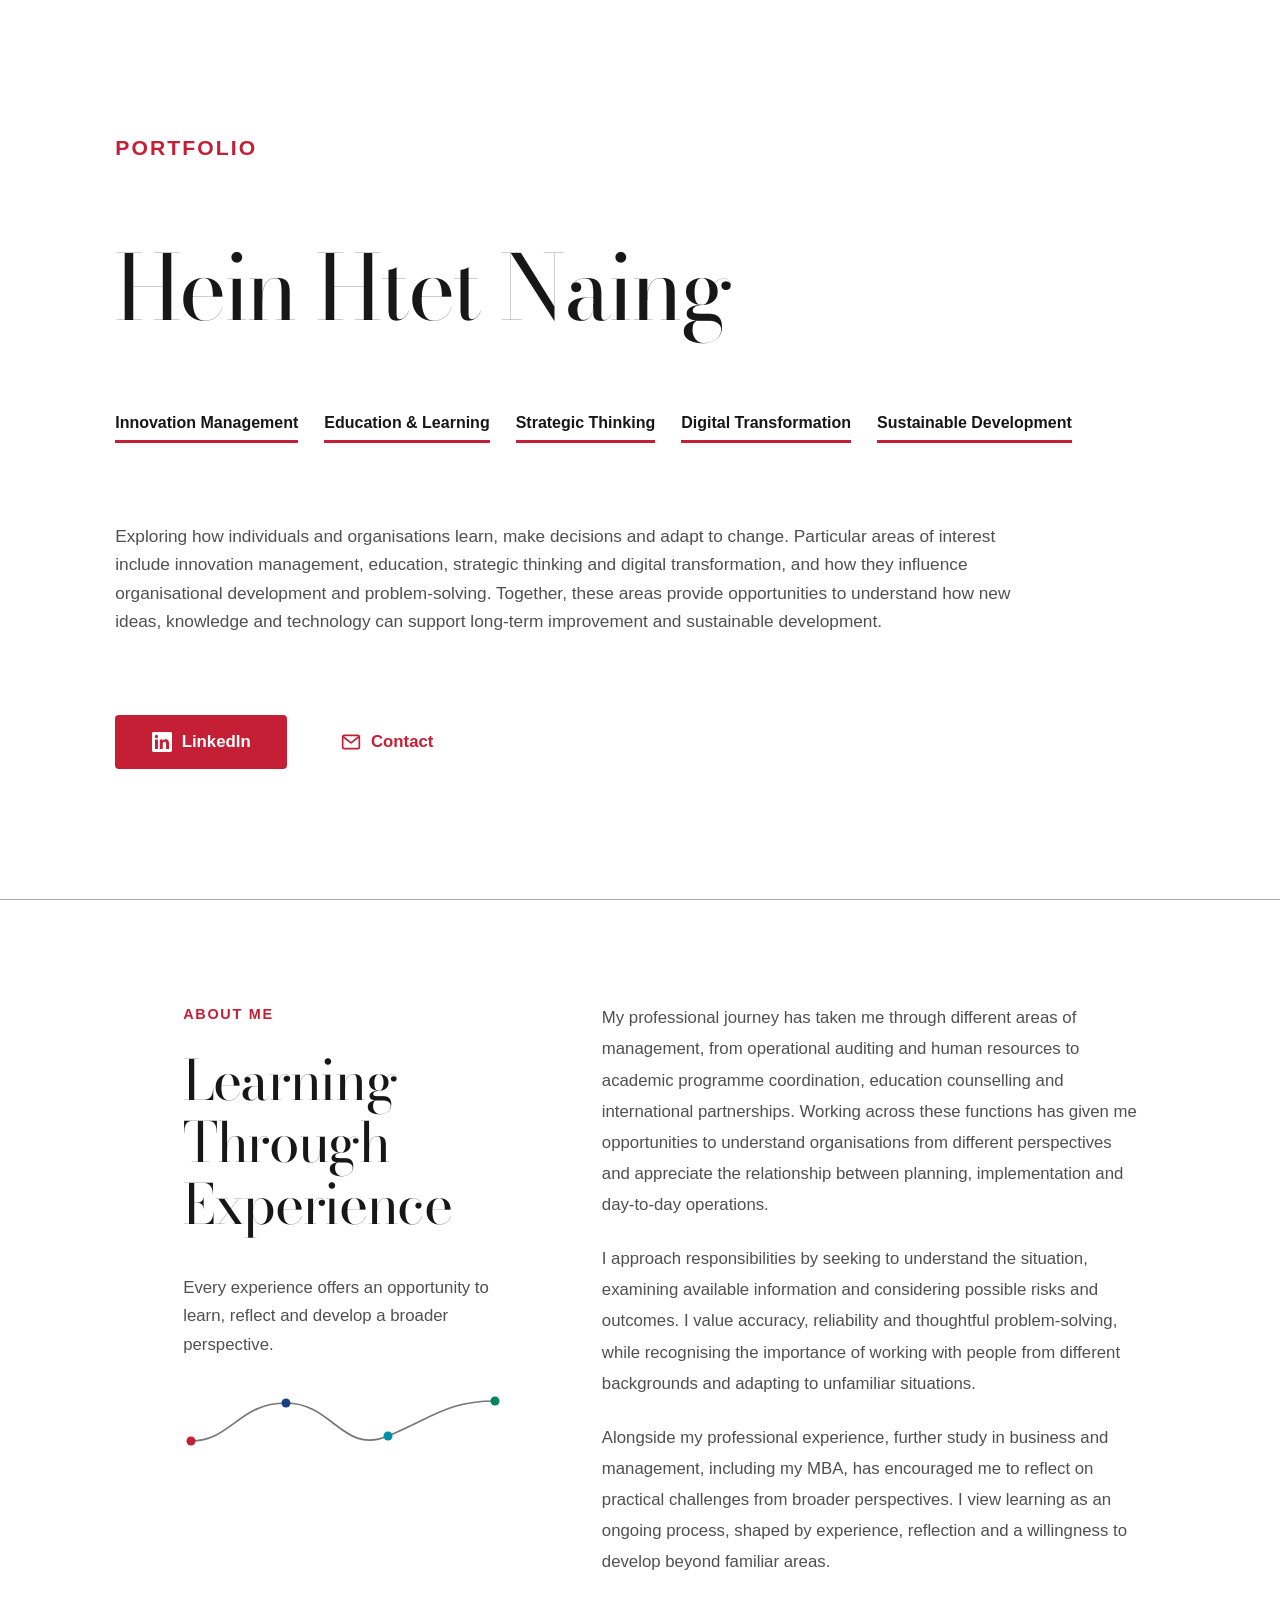
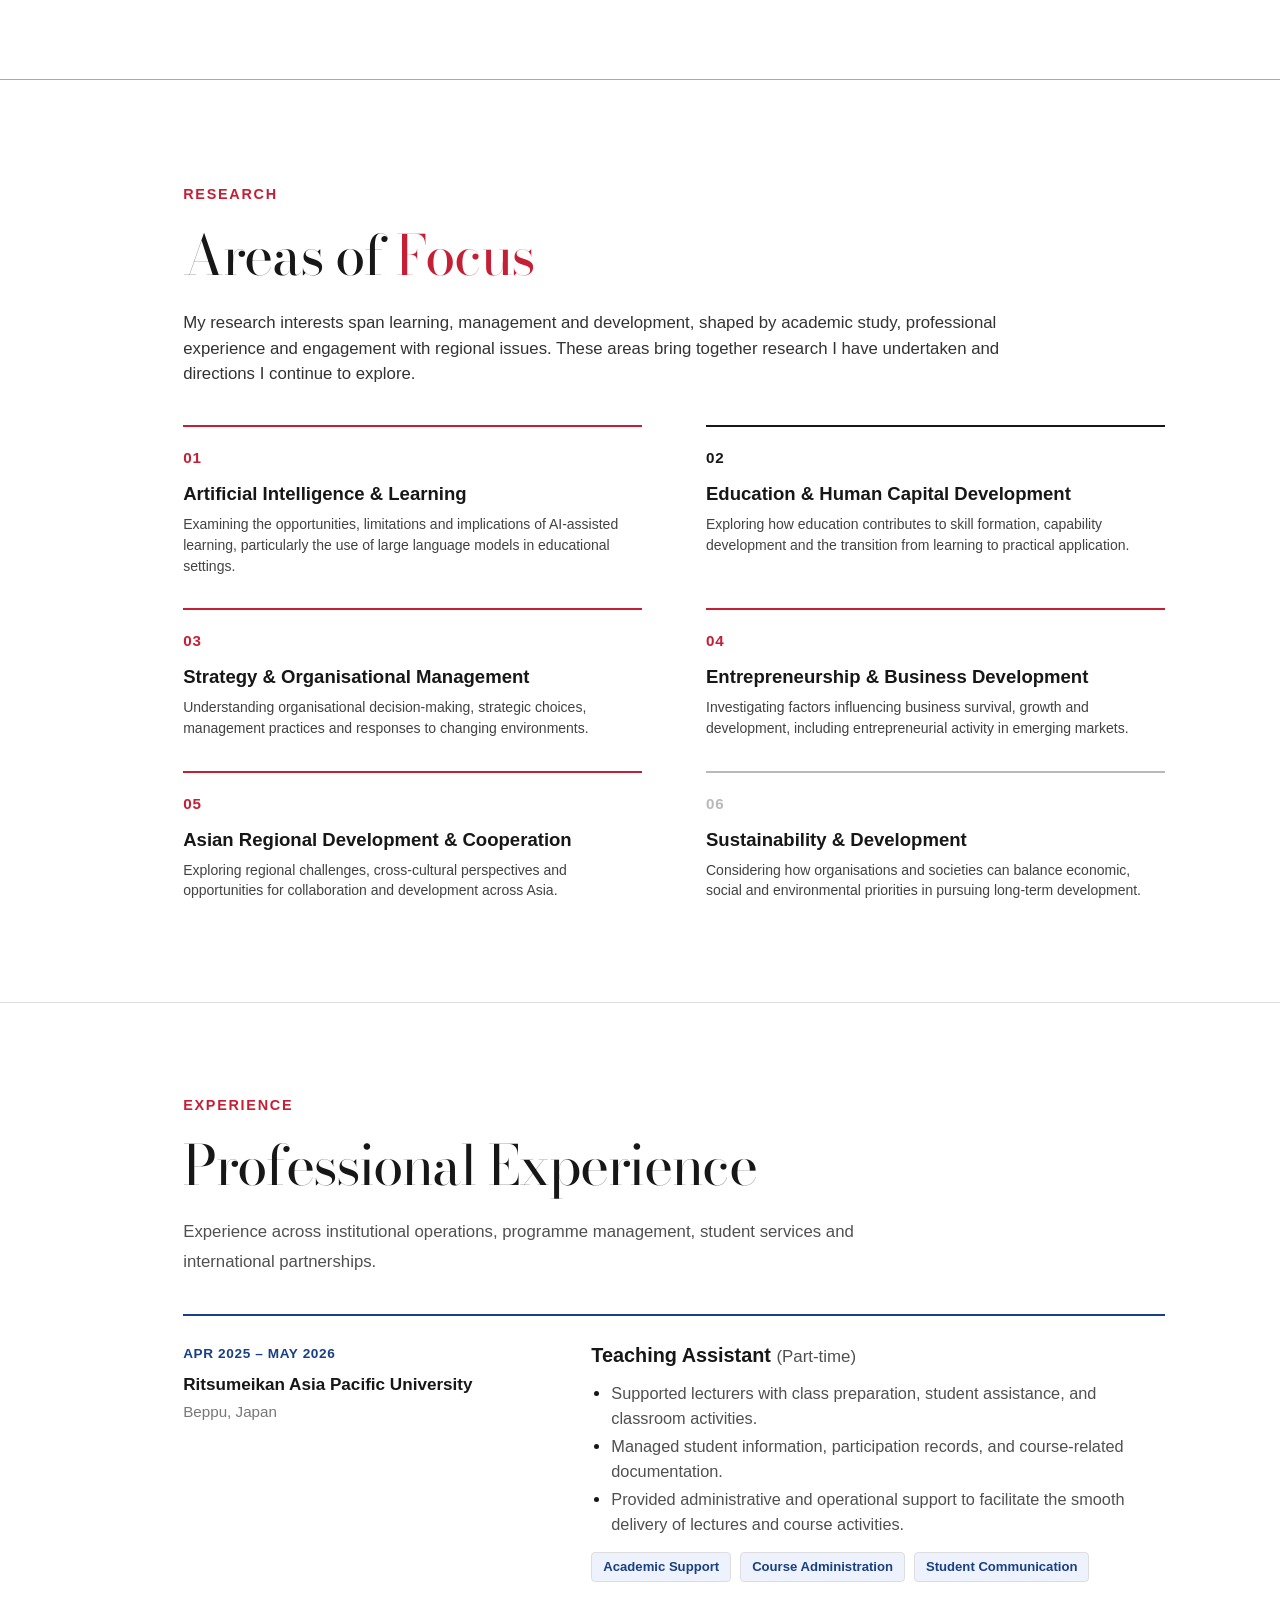
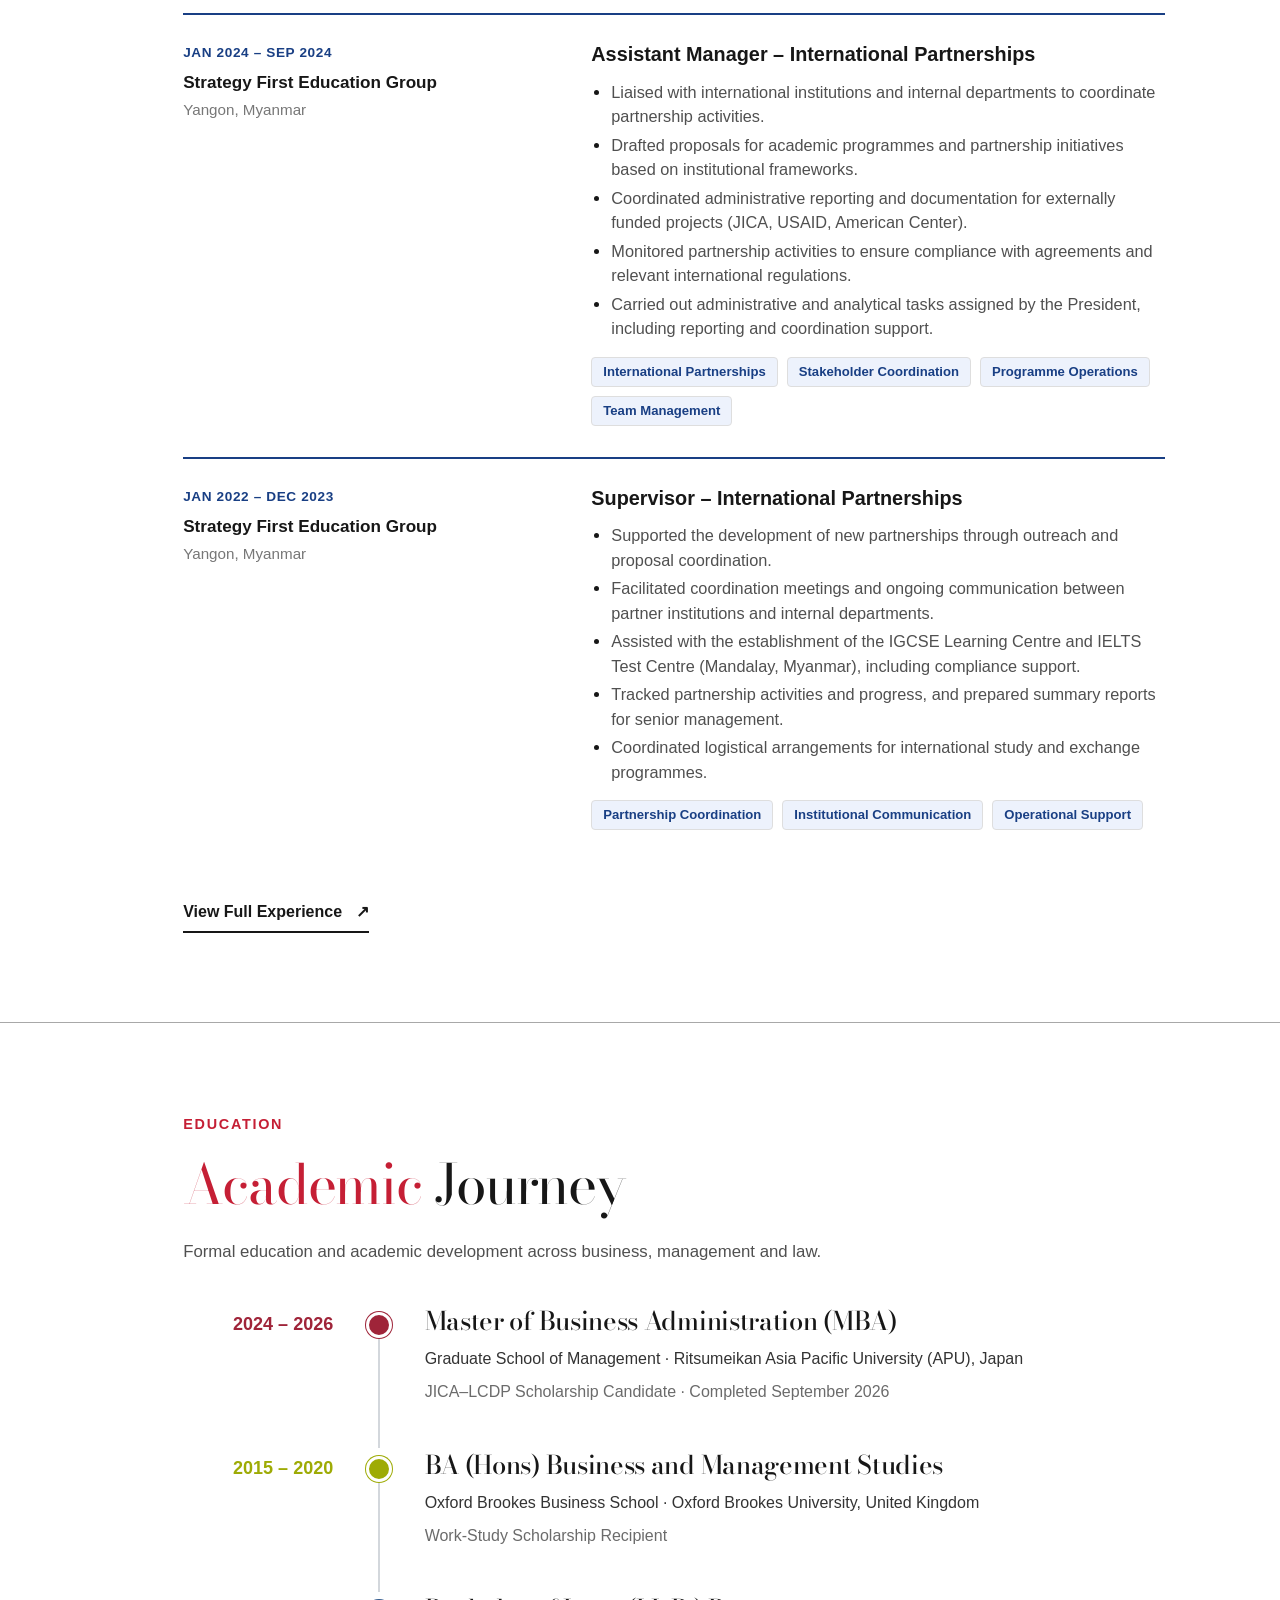
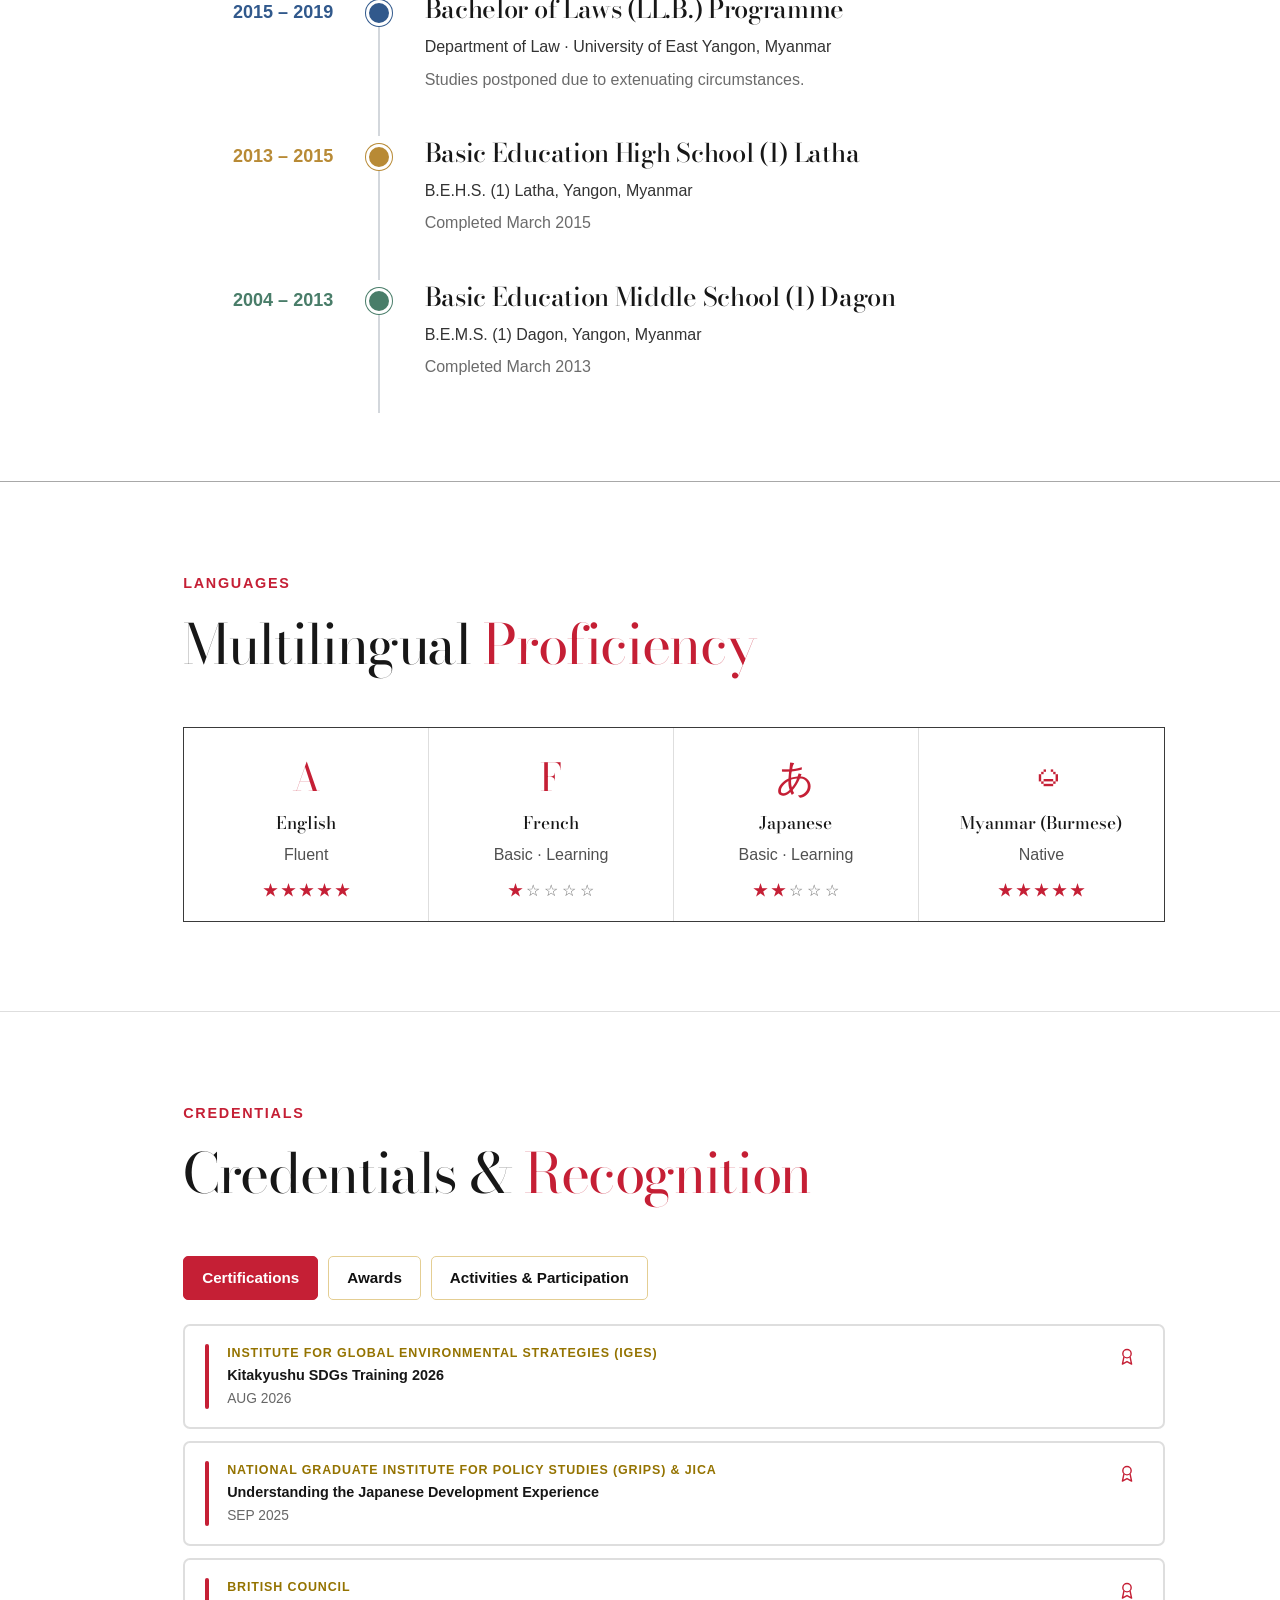
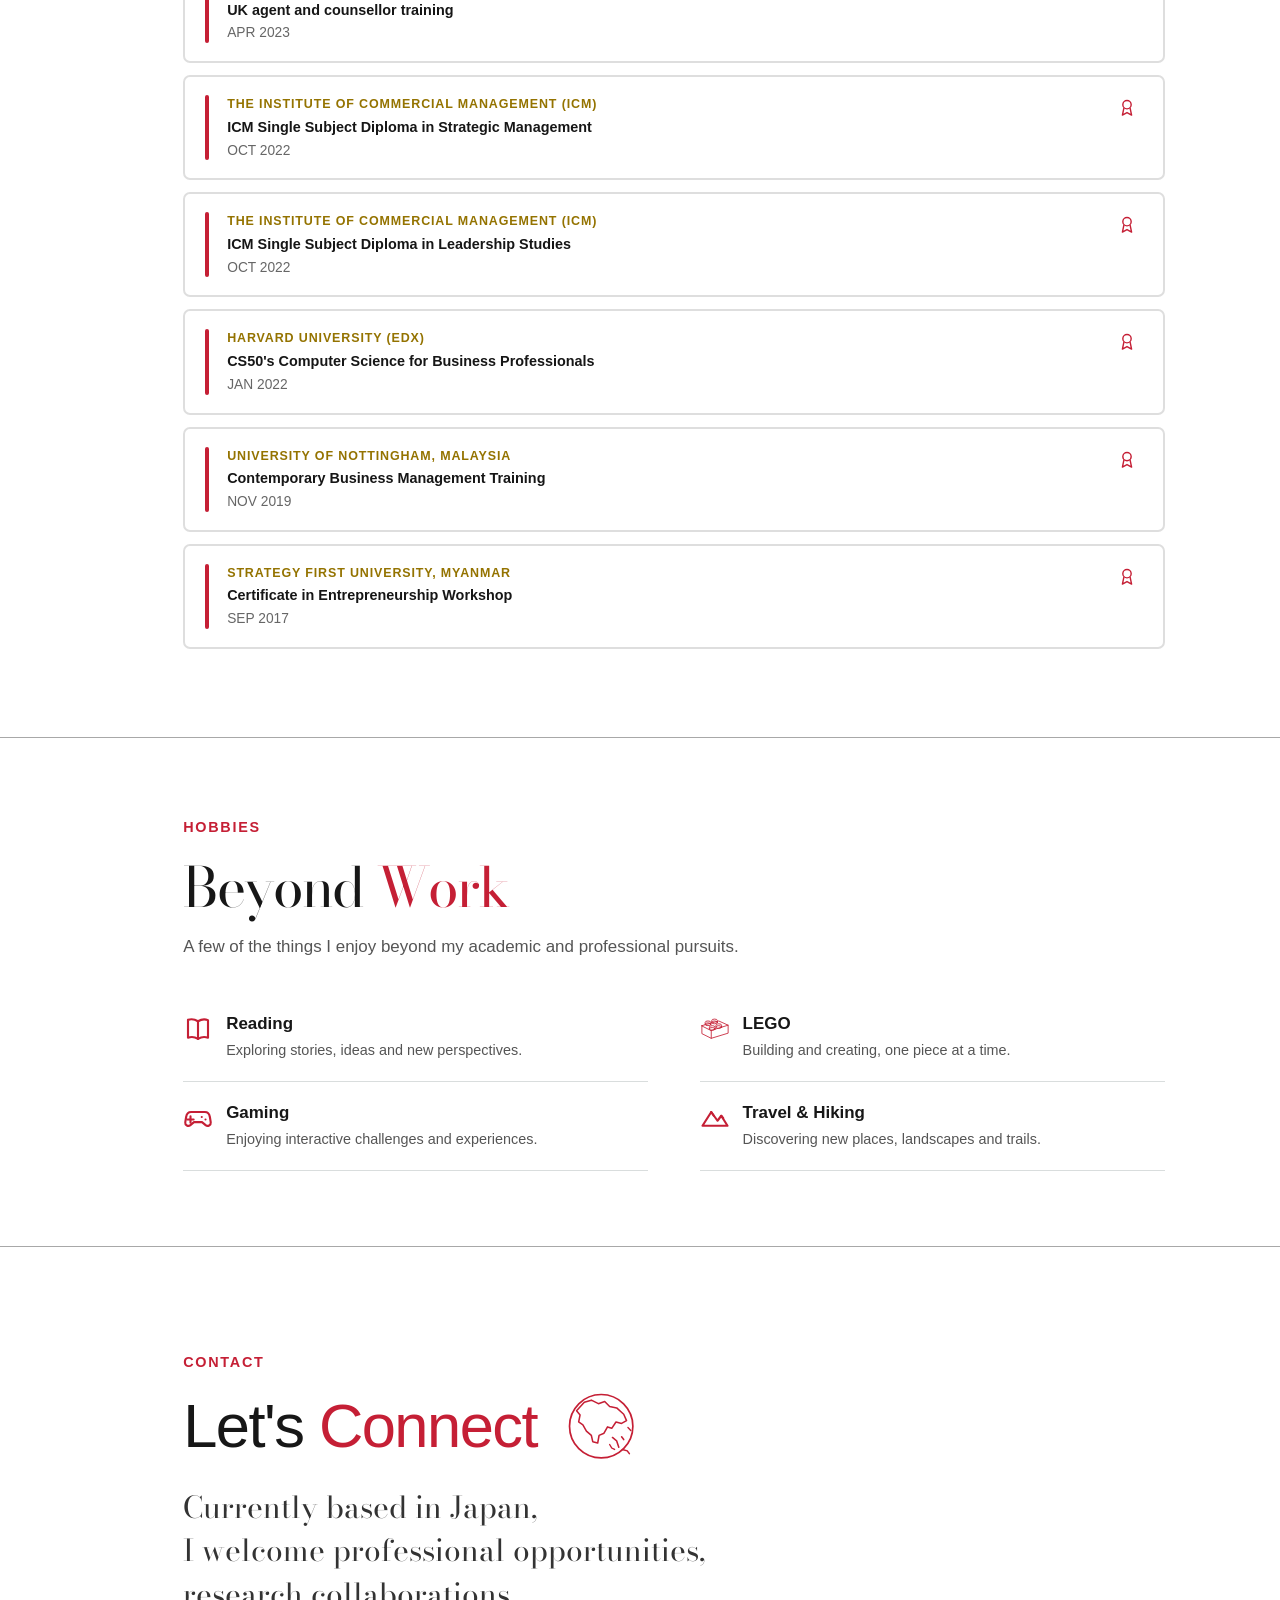
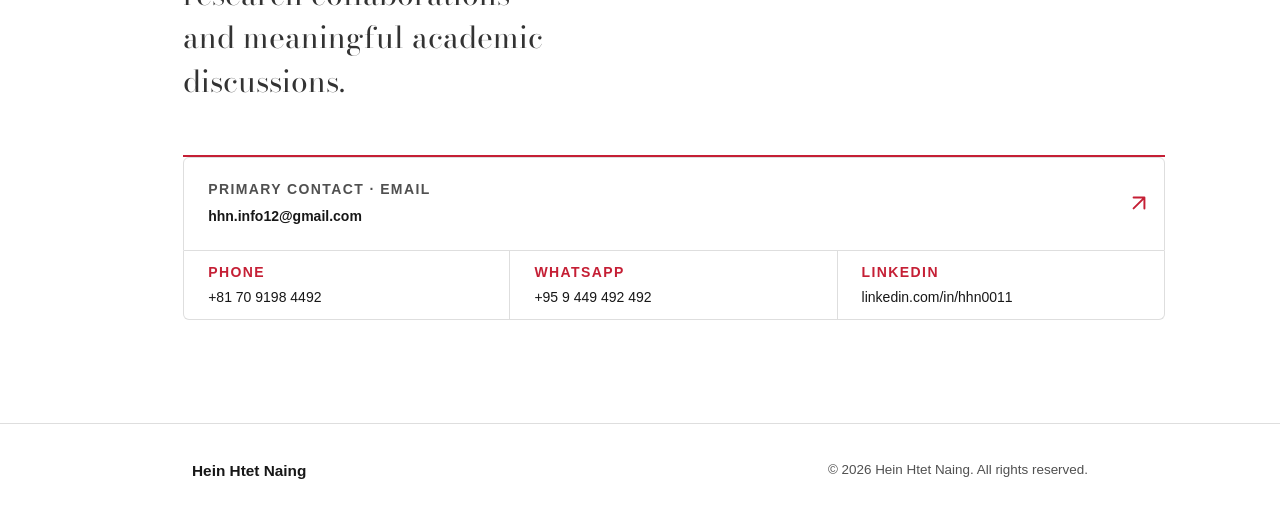
==== index.html @ fb528719 "Refresh CSS version for new monochrome crimson theme" ====
<!DOCTYPE html>
<html lang="en">
<head>
    <meta charset="UTF-8">
    <meta name="viewport" content="width=device-width, initial-scale=1.0">
    <meta name="description" content="Academic and professional portfolio website of Hein Htet Naing.">
    <title>Hein Htet Naing | Personal Portfolio</title>
    <link rel="preconnect" href="https://fonts.googleapis.com">
    <link rel="preconnect" href="https://fonts.gstatic.com" crossorigin>
    <link href="https://fonts.googleapis.com/css2?family=Bodoni+Moda:wght@400;500;600&display=swap" rel="stylesheet">
    <link rel="stylesheet" href="css/style.css?v=20261022-bwcrimson1">
    <script src="js/script.js?v=20261013-2" defer></script>
</head>
<body>
    <a class="skip-link" href="#main-content">Skip to main content</a>

    <!-- == FLOATING NAVIGATION: VISIBLE AFTER INTRO == -->
    <button class="mobile-menu-button" type="button" aria-controls="floating-navigation"
            aria-label="Open navigation menu" aria-expanded="false">
        <span aria-hidden="true">☰</span>
    </button>
    <nav id="floating-navigation" class="floating-nav" aria-label="Page navigation">
        <a href="#home" aria-label="Introduction"><span aria-hidden="true" class="nav-icon"><svg viewBox="0 0 24 24" fill="none" stroke="currentColor" stroke-width="1.7" stroke-linecap="round" stroke-linejoin="round" aria-hidden="true" focusable="false"><path d="m3 10 9-7 9 7"/><path d="M5 9v12h14V9"/><path d="M9 21v-7h6v7"/></svg></span><span class="nav-tooltip">Home</span></a>
        <a href="#about" aria-label="About Me"><span aria-hidden="true" class="nav-icon"><svg viewBox="0 0 24 24" fill="none" stroke="currentColor" stroke-width="1.7" stroke-linecap="round" stroke-linejoin="round" aria-hidden="true" focusable="false"><circle cx="12" cy="7" r="4"/><path d="M4.5 21v-2a7.5 7.5 0 0 1 15 0v2"/></svg></span><span class="nav-tooltip">About Me</span></a>
        <a href="#research" aria-label="Research"><span aria-hidden="true" class="nav-icon"><svg viewBox="0 0 24 24" fill="none" stroke="currentColor" stroke-width="1.7" stroke-linecap="round" stroke-linejoin="round" aria-hidden="true" focusable="false"><path d="M4 5.5C6.7 4.6 9.4 5 12 6.6c2.6-1.6 5.3-2 8-.9v14.1c-2.7-1-5.4-.7-8 .9-2.6-1.6-5.3-1.9-8-.9z"/><path d="M12 6.6v14.1"/></svg></span><span class="nav-tooltip">Research</span></a>
        <a href="#experience" aria-label="Professional Experience"><span aria-hidden="true" class="nav-icon"><svg viewBox="0 0 24 24" fill="none" stroke="currentColor" stroke-width="1.7" stroke-linecap="round" stroke-linejoin="round" aria-hidden="true" focusable="false"><rect x="3" y="7" width="18" height="14" rx="2"/><path d="M8 7V5a2 2 0 0 1 2-2h4a2 2 0 0 1 2 2v2M3 12h18M10 12v2h4v-2"/></svg></span><span class="nav-tooltip">Experience</span></a>
        <a href="#education" aria-label="Academic Journey"><span aria-hidden="true" class="nav-icon"><svg viewBox="0 0 24 24" fill="none" stroke="currentColor" stroke-width="1.7" stroke-linecap="round" stroke-linejoin="round" aria-hidden="true" focusable="false"><path d="m2 9 10-5 10 5-10 5z"/><path d="M6 11v5c2 3 10 3 12 0v-5M22 9v6"/></svg></span><span class="nav-tooltip">Education</span></a>
        <a href="#languages" aria-label="Multilingual Proficiency"><span aria-hidden="true" class="nav-icon"><svg viewBox="0 0 24 24" fill="none" stroke="currentColor" stroke-width="1.7" stroke-linecap="round" stroke-linejoin="round" aria-hidden="true" focusable="false"><path d="M4 5h9M8.5 3v2M6 8c1.2 3.3 3.9 5.9 7 7"/><path d="M12 7c-.7 3.7-3.3 6.7-7 8"/><path d="m13 21 4-10 4 10M14.4 17.5h5.2"/></svg></span><span class="nav-tooltip">Languages</span></a>
        <a href="#credentials" aria-label="Credentials & Recognition"><span aria-hidden="true" class="nav-icon"><svg viewBox="0 0 24 24" fill="none" stroke="currentColor" stroke-width="1.7" stroke-linecap="round" stroke-linejoin="round" aria-hidden="true" focusable="false"><circle cx="12" cy="8" r="5"/><path d="m8.2 12.5-1.7 8 5.5-3 5.5 3-1.7-8"/></svg></span><span class="nav-tooltip">Credentials</span></a>
        <a href="#hobbies" aria-label="Hobbies"><span aria-hidden="true" class="nav-icon"><svg viewBox="0 0 24 24" fill="none" stroke="currentColor" stroke-width="1.7" stroke-linecap="round" stroke-linejoin="round" aria-hidden="true" focusable="false"><path d="M20.8 4.6a5.4 5.4 0 0 0-7.6 0L12 5.8l-1.2-1.2a5.4 5.4 0 0 0-7.6 7.6L12 21l8.8-8.8a5.4 5.4 0 0 0 0-7.6z"/></svg></span><span class="nav-tooltip">Hobbies</span></a>
        <a href="#contact" aria-label="Contact"><span aria-hidden="true" class="nav-icon"><svg viewBox="0 0 24 24" fill="none" stroke="currentColor" stroke-width="1.7" stroke-linecap="round" stroke-linejoin="round" aria-hidden="true" focusable="false"><rect x="2" y="4" width="20" height="16" rx="2"/><path d="m3 6 9 7 9-7"/></svg></span><span class="nav-tooltip">Contact</span></a>
    </nav>

    <main id="main-content">
        <!-- == 01. INTRODUCTION == -->
        <section id="home" class="section Intro">
            <div class="Intro-box">
                <p class="Intro-label">PORTFOLIO</p>
                <h1>Hein Htet Naing</h1>
                <div class="Intro-interests">
                    <span class="interest-red">Innovation Management</span>
                    <span class="interest-navy">Education &amp; Learning</span>
                    <span class="interest-cyan">Strategic Thinking</span>
                    <span class="interest-green">Digital Transformation</span>
                    <span class="interest-gold">Sustainable Development</span>
                </div>
                <p class="Intro-description">
                    Exploring how individuals and organisations learn, make decisions and adapt to change.
                    Particular areas of interest include innovation management, education, strategic thinking
                    and digital transformation, and how they influence organisational development and
                    problem-solving. Together, these areas provide opportunities to understand how new ideas,
                    knowledge and technology can support long-term improvement and sustainable development.
                </p>
                <div class="Intro-buttons">
                    <a href="https://www.linkedin.com/in/hhn0011" class="Intro-button-primary"
                       target="_blank" rel="noopener noreferrer"><svg class="linkedin-icon" viewBox="0 0 24 24" aria-hidden="true" focusable="false"><path fill="currentColor" d="M20.447 20.452h-3.554v-5.569c0-1.328-.027-3.037-1.852-3.037-1.853 0-2.136 1.445-2.136 2.939v5.667H9.35V9h3.414v1.561h.049c.476-.9 1.637-1.85 3.37-1.85 3.601 0 4.266 2.37 4.266 5.455v6.286zM5.337 7.433a2.062 2.062 0 1 1 0-4.124 2.062 2.062 0 0 1 0 4.124zm1.782 13.019H3.555V9h3.564v11.452zM22.225 0H1.771C.792 0 0 .774 0 1.729v20.542C0 23.227.792 24 1.771 24h20.451C23.2 24 24 23.227 24 22.271V1.729C24 .774 23.2 0 22.222 0h.003z"/></svg><span>LinkedIn</span></a>
                    <a href="mailto:hhn.info12@gmail.com" class="Intro-button-secondary"><svg class="contact-icon" viewBox="0 0 24 24" fill="none" stroke="currentColor" stroke-width="2" stroke-linecap="round" stroke-linejoin="round" aria-hidden="true" focusable="false"><rect x="2" y="4" width="20" height="16" rx="2"/><path d="m3 6 9 7 9-7"/></svg><span>Contact</span></a>
                </div>
            </div>
        </section>

        <!-- == REMAINING HOMEPAGE: RESERVED LEFT NAVIGATION MARGIN == -->
        <div class="page-content">
            <section id="about" class="content-section about-section" aria-labelledby="about-heading">
                <div class="about-layout">
                    <div class="about-heading">
                        <p class="about-label">ABOUT ME</p>
                        <h2 id="about-heading"><span class="about-title-accent">Learning</span> Through Experience</h2>
                        <p class="about-reflection">Every experience offers an opportunity to learn, reflect and develop a broader perspective.</p>
                        <svg class="about-journey-line" viewBox="0 0 320 88" fill="none" xmlns="http://www.w3.org/2000/svg" aria-hidden="true" focusable="false">
                            <path d="M8 60 C48 60 56 22 103 22 S160 74 205 55 S266 20 312 20" stroke="#777777" stroke-width="1.7" stroke-linecap="round"/>
                            <circle cx="8" cy="60" r="4.5" fill="#C51F35"/>
                            <circle cx="103" cy="22" r="4.5" fill="#193F84"/>
                            <circle cx="205" cy="55" r="4.5" fill="#008FA8"/>
                            <circle cx="312" cy="20" r="4.5" fill="#00865F"/>
                        </svg>
                    </div>
                    <div class="about-biography">
                        <p>My professional journey has taken me through different areas of management, from operational auditing and human resources to academic programme coordination, education counselling and international partnerships. Working across these functions has given me opportunities to understand organisations from different perspectives and appreciate the relationship between planning, implementation and day-to-day operations.</p>
                        <p>I approach responsibilities by seeking to understand the situation, examining available information and considering possible risks and outcomes. I value accuracy, reliability and thoughtful problem-solving, while recognising the importance of working with people from different backgrounds and adapting to unfamiliar situations.</p>
                        <p>Alongside my professional experience, further study in business and management, including my MBA, has encouraged me to reflect on practical challenges from broader perspectives. I view learning as an ongoing process, shaped by experience, reflection and a willingness to develop beyond familiar areas.</p>
                    </div>
                </div>
            </section>

            <section id="research" class="content-section focus-section" aria-labelledby="focus-heading">
                <div class="focus-inner">
                    <header class="focus-heading">
                        <p class="focus-label">RESEARCH</p>
                        <h2 id="focus-heading">Areas of <span class="focus-title-accent">Focus</span></h2>
                        <p class="focus-introduction">My research interests span learning, management and development, shaped by academic study, professional experience and engagement with regional issues. These areas bring together research I have undertaken and directions I continue to explore.</p>
                    </header>
                    <div class="focus-grid">
                    <article class="focus-item focus-item-1">
                        <span class="focus-number">01</span>
                        <h3>Artificial Intelligence &amp; Learning</h3>
                        <p>Examining the opportunities, limitations and implications of AI-assisted learning, particularly the use of large language models in educational settings.</p>
                    </article>
                    <article class="focus-item focus-item-2">
                        <span class="focus-number">02</span>
                        <h3>Education &amp; Human Capital Development</h3>
                        <p>Exploring how education contributes to skill formation, capability development and the transition from learning to practical application.</p>
                    </article>
                    <article class="focus-item focus-item-3">
                        <span class="focus-number">03</span>
                        <h3>Strategy &amp; Organisational Management</h3>
                        <p>Understanding organisational decision-making, strategic choices, management practices and responses to changing environments.</p>
                    </article>
                    <article class="focus-item focus-item-4">
                        <span class="focus-number">04</span>
                        <h3>Entrepreneurship &amp; Business Development</h3>
                        <p>Investigating factors influencing business survival, growth and development, including entrepreneurial activity in emerging markets.</p>
                    </article>
                    <article class="focus-item focus-item-5">
                        <span class="focus-number">05</span>
                        <h3>Asian Regional Development &amp; Cooperation</h3>
                        <p>Exploring regional challenges, cross-cultural perspectives and opportunities for collaboration and development across Asia.</p>
                    </article>
                    <article class="focus-item focus-item-6">
                        <span class="focus-number">06</span>
                        <h3>Sustainability &amp; Development</h3>
                        <p>Considering how organisations and societies can balance economic, social and environmental priorities in pursuing long-term development.</p>
                    </article>
                    </div>
                </div>
            </section>

            <section id="experience" class="content-section experience-section" aria-labelledby="experience-heading">
                <header class="experience-intro">
                    <p class="experience-label">EXPERIENCE</p>
                    <h2 id="experience-heading">Professional <span class="experience-title-accent">Experience</span></h2>
                    <p>Experience across institutional operations, programme management, student services and international partnerships.</p>
                </header>
                <div class="experience-list">
                    <article class="experience-entry experience-entry-1">
                        <div class="experience-meta">
                            <span class="experience-date">APR 2025 – MAY 2026</span>
                            <h3>Ritsumeikan Asia Pacific University</h3>
                            <span class="experience-location">Beppu, Japan</span>
                        </div>
                        <div class="experience-detail">
                            <h4>Teaching Assistant <span class="experience-note">(Part-time)</span></h4>
                            <ul class="experience-responsibilities">
                                <li>Supported lecturers with class preparation, student assistance, and classroom activities.</li>
                                <li>Managed student information, participation records, and course-related documentation.</li>
                                <li>Provided administrative and operational support to facilitate the smooth delivery of lectures and course activities.</li>
                            </ul>
                            <div class="experience-tags" aria-label="Areas of responsibility">
                                <span class="experience-tag">Academic Support</span>
                                <span class="experience-tag">Course Administration</span>
                                <span class="experience-tag">Student Communication</span>
                            </div>
                        </div>
                    </article>
                    <article class="experience-entry experience-entry-2">
                        <div class="experience-meta">
                            <span class="experience-date">JAN 2024 – SEP 2024</span>
                            <h3>Strategy First Education Group</h3>
                            <span class="experience-location">Yangon, Myanmar</span>
                        </div>
                        <div class="experience-detail">
                            <h4>Assistant Manager – International Partnerships</h4>
                            <ul class="experience-responsibilities">
                                <li>Liaised with international institutions and internal departments to coordinate partnership activities.</li>
                                <li>Drafted proposals for academic programmes and partnership initiatives based on institutional frameworks.</li>
                                <li>Coordinated administrative reporting and documentation for externally funded projects (JICA, USAID, American Center).</li>
                                <li>Monitored partnership activities to ensure compliance with agreements and relevant international regulations.</li>
                                <li>Carried out administrative and analytical tasks assigned by the President, including reporting and coordination support.</li>
                            </ul>
                            <div class="experience-tags" aria-label="Areas of responsibility">
                                <span class="experience-tag">International Partnerships</span>
                                <span class="experience-tag">Stakeholder Coordination</span>
                                <span class="experience-tag">Programme Operations</span>
                                <span class="experience-tag">Team Management</span>
                            </div>
                        </div>
                    </article>
                    <article class="experience-entry experience-entry-3">
                        <div class="experience-meta">
                            <span class="experience-date">JAN 2022 – DEC 2023</span>
                            <h3>Strategy First Education Group</h3>
                            <span class="experience-location">Yangon, Myanmar</span>
                        </div>
                        <div class="experience-detail">
                            <h4>Supervisor – International Partnerships</h4>
                            <ul class="experience-responsibilities">
                                <li>Supported the development of new partnerships through outreach and proposal coordination.</li>
                                <li>Facilitated coordination meetings and ongoing communication between partner institutions and internal departments.</li>
                                <li>Assisted with the establishment of the IGCSE Learning Centre and IELTS Test Centre (Mandalay, Myanmar), including compliance support.</li>
                                <li>Tracked partnership activities and progress, and prepared summary reports for senior management.</li>
                                <li>Coordinated logistical arrangements for international study and exchange programmes.</li>
                            </ul>
                            <div class="experience-tags" aria-label="Areas of responsibility">
                                <span class="experience-tag">Partnership Coordination</span>
                                <span class="experience-tag">Institutional Communication</span>
                                <span class="experience-tag">Operational Support</span>
                            </div>
                        </div>
                    </article>
                </div>
                <a class="experience-more" href="experience.html"><span>View Full Experience</span><span aria-hidden="true">↗</span></a>
            </section>

            <section id="education" class="content-section education-section" aria-labelledby="education-heading">
                <header class="education-intro">
                    <p class="education-label">EDUCATION</p>
                    <h2 id="education-heading"><span class="education-title-accent">Academic</span> Journey</h2>
                    <p>Formal education and academic development across business, management and law.</p>
                </header>
                <div class="education-list" aria-label="Academic timeline">
                    <article class="education-entry education-entry-1" style="--school-accent:#9F2439">
                        <div class="education-meta"><span class="education-date">2024 – 2026</span></div>
                        <div class="education-marker" aria-hidden="true"></div>
                        <div class="education-details">
                            <h3>Master of Business Administration (MBA)</h3>
                            <p class="education-school">Graduate School of Management · Ritsumeikan Asia Pacific University (APU), Japan</p>
                            <p class="education-note">JICA–LCDP Scholarship Candidate · Completed September 2026</p>
                        </div>
                    </article>
                    <article class="education-entry education-entry-2" style="--school-accent:#9EAB05">
                        <div class="education-meta"><span class="education-date">2015 – 2020</span></div>
                        <div class="education-marker" aria-hidden="true"></div>
                        <div class="education-details">
                            <h3>BA (Hons) Business and Management Studies</h3>
                            <p class="education-school">Oxford Brookes Business School · Oxford Brookes University, United Kingdom</p>
                            <p class="education-note">Work-Study Scholarship Recipient</p>
                        </div>
                    </article>
                    <article class="education-entry education-entry-3" style="--school-accent:#31598C">
                        <div class="education-meta"><span class="education-date">2015 – 2019</span></div>
                        <div class="education-marker" aria-hidden="true"></div>
                        <div class="education-details">
                            <h3>Bachelor of Laws (LL.B.) Programme</h3>
                            <p class="education-school">Department of Law · University of East Yangon, Myanmar</p>
                            <p class="education-note">Studies postponed due to extenuating circumstances.</p>
                        </div>
                    </article>
                    <article class="education-entry education-entry-4" style="--school-accent:#B88A35">
                        <div class="education-meta"><span class="education-date">2013 – 2015</span></div>
                        <div class="education-marker" aria-hidden="true"></div>
                        <div class="education-details">
                            <h3>Basic Education High School (1) Latha</h3>
                            <p class="education-school">B.E.H.S. (1) Latha, Yangon, Myanmar</p>
                            <p class="education-note">Completed March 2015</p>
                        </div>
                    </article>
                    <article class="education-entry education-entry-5" style="--school-accent:#497D69">
                        <div class="education-meta"><span class="education-date">2004 – 2013</span></div>
                        <div class="education-marker" aria-hidden="true"></div>
                        <div class="education-details">
                            <h3>Basic Education Middle School (1) Dagon</h3>
                            <p class="education-school">B.E.M.S. (1) Dagon, Yangon, Myanmar</p>
                            <p class="education-note">Completed March 2013</p>
                        </div>
                    </article>
                </div>
            </section>


            <section id="languages" class="content-section languages-section" aria-labelledby="languages-heading">
                <div class="languages-inner">
                    <header class="languages-heading">
                        <p class="languages-label">LANGUAGES</p>
                        <h2 id="languages-heading">Multilingual <span class="languages-title-accent">Proficiency</span></h2>
                                            </header>
                    <div class="language-grid">
                    <article class="language-cell">
                        <span class="language-glyph" aria-hidden="true">A</span>
                        <h3>English</h3>
                        <p class="language-level">Fluent</p>
                        <div class="language-stars" role="img" aria-label="5 out of 5 illustrative proficiency stars"><span class="star-filled" aria-hidden="true">★</span><span class="star-filled" aria-hidden="true">★</span><span class="star-filled" aria-hidden="true">★</span><span class="star-filled" aria-hidden="true">★</span><span class="star-filled" aria-hidden="true">★</span></div>
                    </article>
                    <article class="language-cell">
                        <span class="language-glyph" aria-hidden="true">F</span>
                        <h3>French</h3>
                        <p class="language-level">Basic · Learning</p>
                        <div class="language-stars" role="img" aria-label="1 out of 5 illustrative proficiency stars"><span class="star-filled" aria-hidden="true">★</span><span class="star-empty" aria-hidden="true">☆</span><span class="star-empty" aria-hidden="true">☆</span><span class="star-empty" aria-hidden="true">☆</span><span class="star-empty" aria-hidden="true">☆</span></div>
                    </article>
                    <article class="language-cell">
                        <span class="language-glyph" aria-hidden="true">あ</span>
                        <h3>Japanese</h3>
                        <p class="language-level">Basic · Learning</p>
                        <div class="language-stars" role="img" aria-label="2 out of 5 illustrative proficiency stars"><span class="star-filled" aria-hidden="true">★</span><span class="star-filled" aria-hidden="true">★</span><span class="star-empty" aria-hidden="true">☆</span><span class="star-empty" aria-hidden="true">☆</span><span class="star-empty" aria-hidden="true">☆</span></div>
                    </article>
                    <article class="language-cell">
                        <span class="language-glyph" aria-hidden="true">မ</span>
                        <h3>Myanmar (Burmese)</h3>
                        <p class="language-level">Native</p>
                        <div class="language-stars" role="img" aria-label="5 out of 5 illustrative proficiency stars"><span class="star-filled" aria-hidden="true">★</span><span class="star-filled" aria-hidden="true">★</span><span class="star-filled" aria-hidden="true">★</span><span class="star-filled" aria-hidden="true">★</span><span class="star-filled" aria-hidden="true">★</span></div>
                    </article>
                    </div>
                </div>
            </section>

            <section id="credentials" class="content-section credentials-section" aria-labelledby="credentials-heading">
                <header class="credentials-heading">
                    <p class="credentials-label">CREDENTIALS</p>
                    <div class="credentials-heading-row">
                        <h2 id="credentials-heading">Credentials &amp; <span class="credentials-title-accent">Recognition</span></h2>
                        
                    </div>
                </header>
                <div class="credentials-tabs" role="tablist" aria-label="Credential categories">
                    <button type="button" id="credentials-tab-certifications" class="credentials-tab" role="tab" aria-controls="credentials-panel-certifications" aria-selected="true">Certifications</button>
                    <button type="button" id="credentials-tab-awards" class="credentials-tab" role="tab" aria-controls="credentials-panel-awards" aria-selected="false" tabindex="-1">Awards</button>
                    <button type="button" id="credentials-tab-activities" class="credentials-tab" role="tab" aria-controls="credentials-panel-activities" aria-selected="false" tabindex="-1">Activities & Participation</button>
                </div>
                <div class="credentials-panels">
                    <div id="credentials-panel-certifications" class="credentials-panel" role="tabpanel" aria-labelledby="credentials-tab-certifications">
                        <article class="credential-item">
                            <div class="credential-item-body">
                                <p class="credential-issuer">Institute for Global Environmental Strategies (IGES)</p>
                                <h3>Kitakyushu SDGs Training 2026</h3>
                                <p class="credential-year">AUG 2026</p>
                            </div>
                            <svg class="credential-award-icon" viewBox="0 0 24 24" fill="none" stroke="currentColor" stroke-width="1.7" stroke-linecap="round" stroke-linejoin="round" aria-hidden="true"><circle cx="12" cy="8" r="5"/><path d="m8.2 12.5-1.7 8 5.5-3 5.5 3-1.7-8"/></svg>
                        </article>
                        <article class="credential-item">
                            <div class="credential-item-body">
                                <p class="credential-issuer">National Graduate Institute for Policy Studies (GRIPS) &amp; JICA</p>
                                <h3>Understanding the Japanese Development Experience</h3>
                                <p class="credential-year">SEP 2025</p>
                            </div>
                            <svg class="credential-award-icon" viewBox="0 0 24 24" fill="none" stroke="currentColor" stroke-width="1.7" stroke-linecap="round" stroke-linejoin="round" aria-hidden="true"><circle cx="12" cy="8" r="5"/><path d="m8.2 12.5-1.7 8 5.5-3 5.5 3-1.7-8"/></svg>
                        </article>
                        <article class="credential-item">
                            <div class="credential-item-body">
                                <p class="credential-issuer">British Council</p>
                                <h3>UK agent and counsellor training</h3>
                                <p class="credential-year">APR 2023</p>
                            </div>
                            <svg class="credential-award-icon" viewBox="0 0 24 24" fill="none" stroke="currentColor" stroke-width="1.7" stroke-linecap="round" stroke-linejoin="round" aria-hidden="true"><circle cx="12" cy="8" r="5"/><path d="m8.2 12.5-1.7 8 5.5-3 5.5 3-1.7-8"/></svg>
                        </article>
                        <article class="credential-item">
                            <div class="credential-item-body">
                                <p class="credential-issuer">The Institute of Commercial Management (ICM)</p>
                                <h3>ICM Single Subject Diploma in Strategic Management</h3>
                                <p class="credential-year">OCT 2022</p>
                            </div>
                            <svg class="credential-award-icon" viewBox="0 0 24 24" fill="none" stroke="currentColor" stroke-width="1.7" stroke-linecap="round" stroke-linejoin="round" aria-hidden="true"><circle cx="12" cy="8" r="5"/><path d="m8.2 12.5-1.7 8 5.5-3 5.5 3-1.7-8"/></svg>
                        </article>
                        <article class="credential-item">
                            <div class="credential-item-body">
                                <p class="credential-issuer">The Institute of Commercial Management (ICM)</p>
                                <h3>ICM Single Subject Diploma in Leadership Studies</h3>
                                <p class="credential-year">OCT 2022</p>
                            </div>
                            <svg class="credential-award-icon" viewBox="0 0 24 24" fill="none" stroke="currentColor" stroke-width="1.7" stroke-linecap="round" stroke-linejoin="round" aria-hidden="true"><circle cx="12" cy="8" r="5"/><path d="m8.2 12.5-1.7 8 5.5-3 5.5 3-1.7-8"/></svg>
                        </article>
                        <article class="credential-item">
                            <div class="credential-item-body">
                                <p class="credential-issuer">Harvard University (edX)</p>
                                <h3>CS50&#39;s Computer Science for Business Professionals</h3>
                                <p class="credential-year">JAN 2022</p>
                            </div>
                            <svg class="credential-award-icon" viewBox="0 0 24 24" fill="none" stroke="currentColor" stroke-width="1.7" stroke-linecap="round" stroke-linejoin="round" aria-hidden="true"><circle cx="12" cy="8" r="5"/><path d="m8.2 12.5-1.7 8 5.5-3 5.5 3-1.7-8"/></svg>
                        </article>
                        <article class="credential-item">
                            <div class="credential-item-body">
                                <p class="credential-issuer">University of Nottingham, Malaysia</p>
                                <h3>Contemporary Business Management Training</h3>
                                <p class="credential-year">NOV 2019</p>
                            </div>
                            <svg class="credential-award-icon" viewBox="0 0 24 24" fill="none" stroke="currentColor" stroke-width="1.7" stroke-linecap="round" stroke-linejoin="round" aria-hidden="true"><circle cx="12" cy="8" r="5"/><path d="m8.2 12.5-1.7 8 5.5-3 5.5 3-1.7-8"/></svg>
                        </article>
                        <article class="credential-item">
                            <div class="credential-item-body">
                                <p class="credential-issuer">Strategy First University, Myanmar</p>
                                <h3>Certificate in Entrepreneurship Workshop</h3>
                                <p class="credential-year">SEP 2017</p>
                            </div>
                            <svg class="credential-award-icon" viewBox="0 0 24 24" fill="none" stroke="currentColor" stroke-width="1.7" stroke-linecap="round" stroke-linejoin="round" aria-hidden="true"><circle cx="12" cy="8" r="5"/><path d="m8.2 12.5-1.7 8 5.5-3 5.5 3-1.7-8"/></svg>
                        </article>
                    </div>
                    <div id="credentials-panel-awards" class="credentials-panel" role="tabpanel" aria-labelledby="credentials-tab-awards" hidden>
                        <article class="credential-item">
                            <div class="credential-item-body">
                                <p class="credential-issuer">STEPS</p>
                                <h3>Social Enterprise Idea Business Plan Competition — Second Runner-up</h3>
                                <p class="credential-year">2016</p>
                            </div>
                            <svg class="credential-award-icon" viewBox="0 0 24 24" fill="none" stroke="currentColor" stroke-width="1.7" stroke-linecap="round" stroke-linejoin="round" aria-hidden="true"><circle cx="12" cy="8" r="5"/><path d="m8.2 12.5-1.7 8 5.5-3 5.5 3-1.7-8"/></svg>
                        </article>
                    </div>
                    <div id="credentials-panel-activities" class="credentials-panel" role="tabpanel" aria-labelledby="credentials-tab-activities" hidden>
                        <article class="credential-item">
                            <div class="credential-item-body">
                                <p class="credential-issuer">Asia Next Dialogue &amp; Asia Next Forum 2026</p>
                                <h3><strong>Participant</strong> — Participated in cross-cultural discussions, collaborative activities, action planning and group recommendations on regional issues and Asia’s future</h3>
                                <p class="credential-year">AUG 2026</p>
                            </div>
                            <svg class="credential-award-icon" viewBox="0 0 24 24" fill="none" stroke="currentColor" stroke-width="1.7" stroke-linecap="round" stroke-linejoin="round" aria-hidden="true"><circle cx="12" cy="8" r="5"/><path d="m8.2 12.5-1.7 8 5.5-3 5.5 3-1.7-8"/></svg>
                        </article>
                        <article class="credential-item">
                            <div class="credential-item-body">
                                <p class="credential-issuer">AP Conference · Ritsumeikan Asia Pacific University (APU), Japan</p>
                                <h3><strong>Presenter</strong> — Presented at the AP Conference at Ritsumeikan Asia Pacific University</h3>
                                <p class="credential-year">DEC 2025</p>
                            </div>
                            <svg class="credential-award-icon" viewBox="0 0 24 24" fill="none" stroke="currentColor" stroke-width="1.7" stroke-linecap="round" stroke-linejoin="round" aria-hidden="true"><circle cx="12" cy="8" r="5"/><path d="m8.2 12.5-1.7 8 5.5-3 5.5 3-1.7-8"/></svg>
                        </article>
                        <article class="credential-item">
                            <div class="credential-item-body">
                                <p class="credential-issuer">Earth Recycle Day awareness campaign competition</p>
                                <h3><strong>Poster Design Participant</strong> — Participated in the Earth Recycle Day awareness poster competition</h3>
                                <p class="credential-year">2011</p>
                            </div>
                            <svg class="credential-award-icon" viewBox="0 0 24 24" fill="none" stroke="currentColor" stroke-width="1.7" stroke-linecap="round" stroke-linejoin="round" aria-hidden="true"><circle cx="12" cy="8" r="5"/><path d="m8.2 12.5-1.7 8 5.5-3 5.5 3-1.7-8"/></svg>
                        </article>
                        <article class="credential-item">
                            <div class="credential-item-body">
                                <p class="credential-issuer">University of Nottingham Malaysia</p>
                                <h3><strong>Organised Academic Visit</strong> — Coordinated an academic visit for 50 students to the University of Nottingham Malaysia</h3>
                                <p class="credential-year">2019</p>
                            </div>
                            <svg class="credential-award-icon" viewBox="0 0 24 24" fill="none" stroke="currentColor" stroke-width="1.7" stroke-linecap="round" stroke-linejoin="round" aria-hidden="true"><circle cx="12" cy="8" r="5"/><path d="m8.2 12.5-1.7 8 5.5-3 5.5 3-1.7-8"/></svg>
                        </article>
                        <article class="credential-item">
                            <div class="credential-item-body">
                                <p class="credential-issuer">Earth Day community service activities</p>
                                <h3><strong>Tree Planting Campaign</strong> — Organised and participated in Earth Day community service activities</h3>
                                <p class="credential-year">2019</p>
                            </div>
                            <svg class="credential-award-icon" viewBox="0 0 24 24" fill="none" stroke="currentColor" stroke-width="1.7" stroke-linecap="round" stroke-linejoin="round" aria-hidden="true"><circle cx="12" cy="8" r="5"/><path d="m8.2 12.5-1.7 8 5.5-3 5.5 3-1.7-8"/></svg>
                        </article>
                    </div>
                </div>
            </section>

            <section id="hobbies" class="content-section hobbies-section" aria-labelledby="hobbies-heading">
                <header class="hobbies-heading">
                    <p class="hobbies-label">HOBBIES</p>
                    <h2 id="hobbies-heading">Beyond <span class="hobbies-title-accent">Work</span></h2>
                    <p class="hobbies-intro">A few of the things I enjoy beyond my academic and professional pursuits.</p>
                </header>
                <div class="hobbies-grid">
                    <article class="hobby-card">
                        <svg viewBox="0 0 24 24" fill="none" stroke="currentColor" stroke-width="1.7" stroke-linecap="round" stroke-linejoin="round" class="hobby-icon" aria-hidden="true"><path d="M4 5.5C6.7 4.6 9.4 5 12 6.6c2.6-1.6 5.3-2 8-.9v14.1c-2.7-1-5.4-.7-8 .9-2.6-1.6-5.3-1.9-8-.9z"/><path d="M12 6.6v14.1"/></svg>
                        <div class="hobby-card-copy"><h3>Reading</h3>
                        <p>Exploring stories, ideas and new perspectives.</p></div>
                    </article>
                    <article class="hobby-card">
                        <svg viewBox="0 0 64 48" fill="none" stroke="currentColor" stroke-width="1.8" stroke-linecap="round" stroke-linejoin="round" class="hobby-icon" aria-hidden="true"><path d="M4 19 40 9 60 18 24 29Z"/><path d="M4 19v17l20 10V29M24 46l36-11V18"/><ellipse cx="17" cy="16" rx="6" ry="3"/><path d="M11 16v-4a6 3 0 0 1 12 0v4"/><ellipse cx="31" cy="12" rx="6" ry="3"/><path d="M25 12V8a6 3 0 0 1 12 0v4"/><ellipse cx="40" cy="22" rx="6" ry="3"/><path d="M34 22v-4a6 3 0 0 1 12 0v4"/><ellipse cx="26" cy="26" rx="6" ry="3"/><path d="M20 26v-4a6 3 0 0 1 12 0v4"/></svg>
                        <div class="hobby-card-copy"><h3>LEGO</h3>
                        <p>Building and creating, one piece at a time.</p></div>
                    </article>
                    <article class="hobby-card">
                        <svg viewBox="0 0 24 24" fill="none" stroke="currentColor" stroke-width="1.7" stroke-linecap="round" stroke-linejoin="round" class="hobby-icon" aria-hidden="true"><path d="M6.5 8H17.5c2.2 0 3.6 1.6 4 4l.7 4.3a2.5 2.5 0 0 1-4.1 2.2l-2.9-2.4H8.8l-2.9 2.4a2.5 2.5 0 0 1-4.1-2.2l.7-4.3C2.9 9.6 4.3 8 6.5 8Z"/><path d="M6 11.5v5M3.5 14h5M15 12h.01M18 14h.01"/></svg>
                        <div class="hobby-card-copy"><h3>Gaming</h3>
                        <p>Enjoying interactive challenges and experiences.</p></div>
                    </article>
                    <article class="hobby-card">
                        <svg viewBox="0 0 24 24" fill="none" stroke="currentColor" stroke-width="1.7" stroke-linecap="round" stroke-linejoin="round" class="hobby-icon" aria-hidden="true"><path d="m2 19 7-11 5 7 3-4 5 8H2Z"/><path d="M9 8 11 11M17 11 18.6 13"/></svg>
                        <div class="hobby-card-copy"><h3>Travel &amp; Hiking</h3>
                        <p>Discovering new places, landscapes and trails.</p></div>
                    </article>
                </div>
            </section>

            <section id="contact" class="content-section contact-section" aria-labelledby="contact-heading">
                <header class="contact-heading">
                    <p class="contact-label">CONTACT</p>
                    <div class="contact-title-row">
                        <h2 id="contact-heading">Let's <span class="contact-title-accent">Connect</span></h2>
                        <span class="contact-earth-icon" role="img" aria-label="Outline of Earth with Asia and the Pacific facing forward">
                            <svg viewBox="0 0 100 100" fill="none" xmlns="http://www.w3.org/2000/svg" aria-hidden="true">
                                <circle cx="50" cy="50" r="45" stroke="currentColor" stroke-width="2.4"/>
                                <path d="M26 16L36 13L46 18L55 15L62 22L72 24L82 33L86 42L79 46L71 44L65 53L59 51L54 60L47 63L45 74L38 72L36 63L29 57L24 48L18 44L20 34L15 28Z" stroke="currentColor" stroke-width="2.2" stroke-linejoin="round" stroke-linecap="round"/>
                                <path d="M66 66L72 71L75 80M79 65L82 69M80 83L87 85L90 89" stroke="currentColor" stroke-width="2.2" stroke-linecap="round"/>
                                <path d="M88 52L92 56M62 76L65 81L69 83" stroke="currentColor" stroke-width="2" stroke-linecap="round"/>
                            </svg>
                        </span>
                    </div>
                    <p class="contact-intro"><span class="contact-intro-line">Currently based in Japan,</span> <span class="contact-intro-line">I welcome professional opportunities,</span> <span class="contact-intro-line">research collaborations</span> <span class="contact-intro-line">and meaningful academic</span> <span class="contact-intro-line">discussions.</span></p>
                </header>
                <div class="contact-details">
                    <a class="contact-primary" href="mailto:hhn.info12@gmail.com" aria-label="Send email to hhn.info12@gmail.com">
                        <span class="contact-primary-text">
                            <span class="contact-method-label">PRIMARY CONTACT · EMAIL</span>
                            <span class="contact-primary-address">hhn.info12@gmail.com</span>
                        </span>
                        <svg class="contact-link-arrow" viewBox="0 0 24 24" fill="none" stroke="currentColor" stroke-width="1.8" stroke-linecap="round" stroke-linejoin="round" aria-hidden="true"><path d="M7 17 17 7M7 7h10v10"/></svg>
                    </a>
                    <div class="contact-secondary">
                        <a class="contact-method" href="tel:+817091984492">
                            <span class="contact-method-label">PHONE</span>
                            <span class="contact-method-value">+81 70 9198 4492</span>
                        </a>
                        <a class="contact-method" href="https://wa.me/959449492492" target="_blank" rel="noopener noreferrer">
                            <span class="contact-method-label">WHATSAPP</span>
                            <span class="contact-method-value">+95 9 449 492 492</span>
                        </a>
                        <a class="contact-method" href="https://www.linkedin.com/in/hhn0011" target="_blank" rel="noopener noreferrer">
                            <span class="contact-method-label">LINKEDIN</span>
                            <span class="contact-method-value">linkedin.com/in/hhn0011</span>
                        </a>
                    </div>
                </div>
            </section>
        </div>
    </main>
    <footer class="site-footer">
        <div class="footer-inner">
            <span class="footer-name">Hein Htet Naing</span>
            <div class="footer-right">
                <span class="footer-copyright">&copy; 2026 Hein Htet Naing. All rights reserved.</span>
            </div>
        </div>
    </footer>
</body>
</html>
---- css/style.css ----
/* == 01. COLOUR SYSTEM == */
:root {
    --white: #FFFFFF;
    --black: #111111;
    --grey: #555555;
    --red: #C51F35;
    --linkedin-blue: #0A66C2;
    --navy: #193F84;
    --cyan: #55C9D9;
    --green: #00865F;
    --gold: #FFCC00;
    --gold-dark: #806300;
    --light-border: #DDDDDD;
    --nav-space: 132px;
}

/* == 02. BASIC WEBSITE SETTINGS == */
* { margin: 0; padding: 0; box-sizing: border-box; }
html {
    scroll-behavior: smooth;
    /* Gentle page-to-page scrolling without trapping longer sections */
    scroll-snap-type: none;
}
body {
    font-family: Arial, Helvetica, sans-serif;
    font-size: 16px;
    line-height: 1.7;
    background: var(--white);
    color: var(--black);
}
a { color: inherit; text-decoration: none; }
a:focus-visible, button:focus-visible {
    outline: 3px solid var(--cyan);
    outline-offset: 3px;
}
.skip-link {
    position: fixed;
    top: -100px; left: 10px; z-index: 2000;
    background: var(--white); color: var(--black);
    padding: 10px 16px;
}
.skip-link:focus { top: 10px; }

/* == 03. FULL-SCREEN INTRODUCTION WITH EDGE-TO-EDGE DIVIDER == */
.Intro {
    width: 100%;
    min-height: 100vh;
    min-height: 100svh;
    padding: 0;
    border-bottom: 2px solid var(--black);
    display: flex;
    align-items: stretch;
    background: var(--white);
    scroll-snap-align: start;
}
.Intro-box {
    width: 100%;
    min-height: calc(100vh - 2px);
    min-height: calc(100svh - 2px);
    display: flex;
    flex-direction: column;
    justify-content: space-evenly;
    padding: clamp(28px, 4vw, 60px) clamp(24px, 6.5vw, 110px);
    padding-left: clamp(46px, 9vw, 150px);
    padding-right: clamp(32px, 7.5vw, 128px);
    border: 0;
    border-radius: 0;
    background: var(--white);
}
.Intro-label {
    color: var(--red);
    font-size: clamp(1.25rem, 1.65vw, 1.5rem);
    font-weight: 700;
    letter-spacing: 0.1em;
    margin-bottom: 0;
}
.Intro h1 {
    font-family: "Bodoni Moda", Georgia, "Times New Roman", serif;
    font-size: clamp(3.7rem, 7vw, 6.6rem);
    font-weight: 400;
    line-height: 0.98;
    letter-spacing: -0.025em;
    color: var(--black);
    margin-bottom: 0;
}

/* == 04. FIVE INTERESTS: ORIGINAL COLOURED UNDERLINES == */
.Intro-interests {
    display: flex;
    flex-wrap: wrap;
    align-items: flex-start;
    gap: 12px 26px;
    margin-bottom: 0;
}
.Intro-interests span {
    display: inline-block;
    width: auto;
    min-height: 0;
    padding: 0 0 6px;
    font-size: clamp(1rem, 1.22vw, 1.13rem);
    font-weight: 600;
    line-height: 1.45;
    text-align: left;
    color: var(--black);
    border: 0;
    border-bottom: 3px solid transparent;
}
.Intro-interests .interest-red { border-bottom-color: var(--red); }
.Intro-interests .interest-navy { border-bottom-color: var(--navy); }
.Intro-interests .interest-cyan { border-bottom-color: var(--cyan); }
.Intro-interests .interest-green { border-bottom-color: var(--green); }
.Intro-interests .interest-gold { border-bottom-color: var(--gold); }

/* == 05. INTRODUCTION PARAGRAPH == */
.Intro-description {
    width: 100%;
    max-width: 920px;
    font-size: clamp(1.075rem, 1.35vw, 1.2rem);
    font-weight: 400;
    line-height: 1.65;
    color: var(--grey);
    white-space: normal;
    margin-bottom: 0;
}

/* == 06. INTRODUCTION BUTTONS == */
.Intro-buttons { display: flex; flex-wrap: wrap; gap: 14px; }
.Intro-buttons a, .Intro-button-placeholder {
    display: inline-flex;
    align-items: center;
    justify-content: center;
    width: 172px;
    min-height: 52px;
    padding: 12px 20px;
    border: 1px solid transparent;
    border-radius: 4px;
    font-size: 1.05rem;
    font-weight: 600;
}
.Intro-button-primary {
    gap: 10px;
    background: var(--linkedin-blue);
    border-color: var(--linkedin-blue);
    color: var(--white);
}
.linkedin-icon {
    display: block;
    width: 20px;
    height: 20px;
    flex: 0 0 20px;
}
.Intro-button-primary:hover {
    background: #004182;
    border-color: #004182;
}
.Intro-button-secondary {
    gap: 10px;
    background: var(--black);
    border-color: var(--black);
    color: var(--white);
}
.Intro-button-secondary:hover {
    background: #333333;
    border-color: #333333;
}
.contact-icon {
    display: block;
    width: 20px;
    height: 20px;
    flex: 0 0 20px;
}
.Intro-button-placeholder { cursor: default; }

/* == 07. REMAINING SECTIONS & LEFT NAVIGATION SPACE == */
.page-content {
    scroll-snap-align: none;
    background-color: #FFFFFF;
    padding: 0 0 0 var(--nav-space);
}
.content-section {
    width: 100%;
    padding: clamp(28px, 4vw, 60px);
    margin: 0;
    background: #FFFFFF;
    color: var(--black);
    scroll-margin-top: 20px;
}
.content-section h2 {
    font-size: clamp(1.6rem, 3vw, 2.5rem);
    line-height: 1.2;
    margin-bottom: 20px;
}
.content-section p {
    max-width: 76ch;
    color: inherit;
}
.dark-section {
    background: var(--white);
    color: var(--black);
    border: 0;
}
/* == ABOUT ME: EDITORIAL TWO-COLUMN LAYOUT == */
.about-section {
    position: relative;
    padding-top: clamp(56px, 8vw, 112px);
    padding-bottom: clamp(56px, 8vw, 112px);
    padding-right: clamp(48px, 8vw, 120px);
}
.about-section::after {
    content: "";
    position: absolute;
    left: calc(-1 * var(--nav-space));
    right: 0;
    bottom: 0;
    height: 2px;
    background: var(--black);
}
.about-layout {
    display: grid;
    grid-template-columns: minmax(220px, 0.85fr) minmax(0, 1.4fr);
    gap: clamp(30px, 6vw, 100px);
    align-items: start;
}
.about-label {
    color: var(--red) !important;
    font-size: 0.9rem;
    font-weight: 700;
    letter-spacing: 0.12em;
    margin-bottom: 22px;
}
.about-section h2 {
    font-family: "Bodoni Moda", Georgia, "Times New Roman", serif;
    font-size: clamp(2.8rem, 4.3vw, 4.6rem);
    font-weight: 400;
    line-height: 1.13;
    letter-spacing: -0.025em;
    margin: 0;
    max-width: 13ch;
}
.about-title-accent { color: var(--navy); }
.about-reflection {
    max-width: 35ch;
    margin-top: clamp(25px, 3vw, 40px);
    font-size: clamp(1.05rem, 1.3vw, 1.2rem);
    line-height: 1.7;
    color: var(--grey) !important;
}
.about-journey-line {
    display: block;
    width: min(100%, 320px);
    height: auto;
    margin-top: 22px;
}
.about-biography {
    max-width: 690px;
    padding-right: clamp(8px, 2vw, 24px);
}
.about-biography p {
    font-size: clamp(1.05rem, 1.25vw, 1.18rem);
    font-weight: 400;
    line-height: 1.85;
    color: var(--grey);
    max-width: none;
}
.about-biography p + p {
    margin-top: 1.4em;
}
@media (max-width: 900px) {
    .about-layout {
        grid-template-columns: 1fr;
        gap: 30px;
    }
    .about-section h2 { max-width: 18ch; }
}
@media (max-width: 768px) {
    .about-section {
        padding-top: 48px;
        padding-bottom: 48px;
        padding-right: 20px;
    }
    .about-section::after { left: 0; }
    .about-biography { padding-right: 0; }
    .about-label { margin-bottom: 16px; }
    .about-section h2 { font-size: clamp(2.7rem, 9vw, 4rem); }
    .about-reflection { margin-top: 22px; }
    .about-journey-line { margin-top: 14px; }
    .about-biography p { font-size: 1.05rem; line-height: 1.75; }
}

/* == AREAS OF FOCUS: FULL-WIDTH DARK RESEARCH SECTION == */
.focus-section {
    position: relative;
    isolation: isolate;
    background: #111111;
    color: #FFFFFF;
    padding-top: clamp(65px, 8vw, 112px);
    padding-bottom: clamp(65px, 8vw, 112px);
    padding-right: clamp(48px, 8vw, 120px);
}
.focus-section::before {
    content: "";
    position: absolute;
    z-index: -1;
    top: 0;
    bottom: 0;
    left: calc(-1 * var(--nav-space));
    right: 0;
    background: #111111;
}
.focus-section::after {
    content: "";
    position: absolute;
    bottom: 0;
    left: calc(-1 * var(--nav-space));
    right: 0;
    height: 1px;
    background: #FFFFFF;
}
.focus-inner { width: 100%; }
.focus-label {
    color: var(--red) !important;
    font-size: 0.9rem;
    font-weight: 700;
    letter-spacing: 0.12em;
    margin-bottom: 18px;
}
.focus-section h2 {
    font-family: "Bodoni Moda", Georgia, "Times New Roman", serif;
    font-size: clamp(3rem, 5vw, 5rem);
    line-height: 1.12;
    letter-spacing: -0.025em;
    font-weight: 400;
    color: #FFFFFF;
    margin-bottom: 24px;
}
.focus-title-accent { color: var(--gold); }
.focus-introduction {
    max-width: 830px !important;
    color: #C9C9C9 !important;
    font-size: clamp(1.05rem, 1.25vw, 1.18rem);
    line-height: 1.52;
}
.focus-grid {
    display: grid;
    grid-template-columns: repeat(2, minmax(0, 1fr));
    column-gap: clamp(32px, 5vw, 80px);
    row-gap: clamp(18px, 2.5vw, 34px);
    margin-top: clamp(25px, 3vw, 43px);
}
.focus-item {
    min-width: 0;
    border-top: 2px solid var(--focus-accent);
    padding-top: 18px;
}
.focus-item-1 { --focus-accent: var(--red); }
.focus-item-2 { --focus-accent: var(--navy); }
.focus-item-3 { --focus-accent: var(--cyan); }
.focus-item-4 { --focus-accent: var(--green); }
.focus-item-5 { --focus-accent: var(--gold); }
.focus-item-6 { --focus-accent: #B9B9B9; }
.focus-number {
    display: block;
    font-size: 0.95rem;
    font-weight: 700;
    letter-spacing: 0.06em;
    color: var(--focus-accent);
    margin-bottom: 10px;
}
.focus-item h3 {
    color: #FFFFFF;
    font-size: clamp(1.15rem, 1.45vw, 1.4rem);
    line-height: 1.35;
    font-weight: 600;
    margin-bottom: 8px;
}
.focus-item p {
    color: #CACACA !important;
    font-size: .875rem;
    line-height: 1.48;
}
@media (max-width: 768px) {
    .content-section.focus-section {
        padding: 52px 24px 64px;
    }
    .focus-grid {
        grid-template-columns: 1fr;
        row-gap: 22px;
        margin-top: 27px;
    }
    .focus-section h2 { font-size: clamp(2.8rem, 9vw, 4.2rem); }
}

/* == EXPERIENCE: EDITORIAL CAREER SUMMARY == */
.experience-section {
    position: relative;
    padding-top: clamp(58px, 7vw, 100px);
    padding-bottom: clamp(64px, 7vw, 105px);
    padding-right: clamp(48px, 8vw, 120px);
}
.experience-section::after {
    content: "";
    position: absolute;
    bottom: 0;
    left: calc(-1 * var(--nav-space));
    right: 0;
    height: 2px;
    background: var(--black);
}
.experience-label {
    color: var(--red) !important;
    font-size: 0.9rem;
    letter-spacing: .12em;
    font-weight: 700;
    margin-bottom: 16px;
}
.experience-section h2 {
    font-family: "Bodoni Moda", Georgia, "Times New Roman", serif;
    font-weight: 400;
    line-height: 1.14;
    letter-spacing: -.025em;
    font-size: clamp(2.8rem, 4.9vw, 4.9rem);
    margin-bottom: 21px;
}
.experience-title-accent { color: var(--navy); }
.experience-intro > p:last-child {
    font-size: clamp(1.05rem, 1.3vw, 1.18rem);
    line-height: 1.75;
    color: var(--grey);
    max-width: 720px;
}
.experience-list { margin-top: clamp(24px, 3vw, 42px); }
.experience-entry {
    border-top: 1px solid #CCCCCC;
    display: grid;
    grid-template-columns: minmax(190px, .9fr) minmax(0, 1.5fr);
    gap: clamp(22px, 5vw, 80px);
    padding: 26px 0 31px;
}
.experience-date {
    display: block;
    font-size: .85rem;
    letter-spacing: .045em;
    color: #696969;
    margin-bottom: 7px;
}
.experience-meta h3 { font-size: 1.07rem; line-height: 1.4; font-weight: 700; }
.experience-location { display: block; margin-top: 4px; color: #777777; font-size: .95rem; line-height: 1.45; }
.experience-detail h4 { font-size: clamp(1.18rem, 1.55vw, 1.45rem); line-height: 1.4; margin-bottom: 11px; }
.experience-note { font-size: .85em; font-weight: 400; color: var(--grey); }
.experience-detail p { color: var(--grey); font-size: 1.02rem; line-height: 1.8; }
.experience-responsibilities { list-style: disc; padding-left: 1.25rem; margin: 4px 0 0; color: var(--grey); font-size: 1.02rem; line-height: 1.5; }
.experience-responsibilities li + li { margin-top: 4px; }
.experience-responsibilities li::marker { color: var(--navy); }
.experience-additional {
    border-top: 1px solid #CCCCCC;
    padding: 22px 0 8px;
}
.experience-additional p {
    color: var(--grey);
    font-size: 1rem;
    line-height: 1.75;
    margin-bottom: 10px;
}
.experience-additional strong { color: var(--black); }
/* Unified accent for all three featured roles. */
.experience-entry-1, .experience-entry-2, .experience-entry-3 { --experience-accent: #193F84; --experience-tint: #EDF2FC; }
.experience-entry { border-top: 2px solid var(--experience-accent, #193F84); }
.experience-entry .experience-date { color: var(--experience-accent, var(--navy)); font-weight: 700; }
.experience-tags { display: flex; flex-wrap: wrap; gap: 9px; margin-top: 16px; }
.experience-tag {
    display: inline-flex;
    align-items: center;
    min-height: 30px;
    padding: 5px 11px;
    border: 1px solid var(--experience-accent, #193F84);
    border-radius: 4px;
    background: var(--experience-tint, #EDF2FC);
    color: var(--experience-accent, var(--navy));
    font-size: .82rem;
    line-height: 1.35;
    font-weight: 600;
}
.experience-more {
    display: inline-flex;
    align-items: center;
    gap: 14px;
    margin-top: 25px;
    padding: 12px 0 6px;
    border-bottom: 2px solid var(--navy);
    font-weight: 700;
    color: var(--navy);
}
.experience-more:hover { color: var(--red); border-bottom-color: var(--red); }
@media (max-width: 768px) {
    .content-section.experience-section { padding: 52px 24px 64px; }
    .experience-entry { grid-template-columns: 1fr; gap: 15px; padding: 23px 0; }
    .experience-section h2 { font-size: clamp(2.7rem, 9vw, 4rem); }
}

/* == EDUCATION: ACADEMIC JOURNEY WITH INSTITUTION MILESTONES == */
.education-section {
    position: relative;
    padding-top: clamp(58px, 7vw, 100px);
    padding-bottom: clamp(70px, 8vw, 118px);
    padding-right: clamp(48px, 8vw, 120px);
}
.education-section::after {
    content: "";
    position: absolute;
    left: calc(-1 * var(--nav-space));
    right: 0;
    bottom: 0;
    height: 2px;
    background: var(--black);
}
.education-label {
    color: var(--red) !important;
    font-size: .9rem;
    font-weight: 700;
    letter-spacing: .12em;
    margin-bottom: 16px;
}
.education-section h2 {
    font-family: "Bodoni Moda", Georgia, "Times New Roman", serif;
    font-weight: 400;
    font-size: clamp(2.8rem, 4.9vw, 4.9rem);
    line-height: 1.14;
    letter-spacing: -.025em;
    margin-bottom: 21px;
}
.education-title-accent { color: var(--green); }
.education-intro > p:last-child {
    color: var(--grey);
    font-size: clamp(1.05rem, 1.3vw, 1.18rem);
    line-height: 1.75;
    max-width: 720px;
}
.education-list {
    margin-top: clamp(25px, 3vw, 43px);
}
.education-entry {
    display: grid;
    grid-template-columns: minmax(110px, 150px) 30px minmax(0, 1fr);
    column-gap: clamp(16px, 2.4vw, 35px);
    min-height: 0;
}
.education-meta {
    padding-top: 7px;
    text-align: right;
}
.education-date {
    color: var(--school-accent);
    font-size: 1.125rem;
    font-weight: 700;
    line-height: 1.45;
}
.education-marker {
    position: relative;
    min-height: 100%;
}
.education-marker::before {
    content: "";
    position: absolute;
    z-index: 1;
    left: 50%;
    top: 8px;
    width: 20px;
    height: 20px;
    transform: translateX(-50%);
    border-radius: 50%;
    border: 3px solid #FFFFFF;
    box-shadow: 0 0 0 1px var(--school-accent);
    background: var(--school-accent);
}
.education-marker::after {
    content: "";
    position: absolute;
    left: calc(50% - 1px);
    top: 31px;
    bottom: 0;
    width: 2px;
    background: #D3D7DC;
}
.education-entry:last-child .education-marker::after { bottom: -34px; }
.education-details {
    padding-bottom: clamp(28px, 3.5vw, 46px);
    min-width: 0;
}
.education-entry:last-child .education-details { padding-bottom: 0; }
.education-details::before { content: none; display: none; }
.education-details h3 {
    font-family: "Bodoni Moda", Georgia, "Times New Roman", serif;
    color: var(--black);
    font-size: clamp(1.38rem, 2vw, 1.92rem);
    font-weight: 500;
    line-height: 1.32;
    letter-spacing: -.012em;
    margin: 0 0 10px;
}
.education-school {
    color: #333333 !important;
    font-size: 1rem;
    line-height: 1.4;
    font-weight: 500;
}
.education-note {
    color: #6B6B6B !important;
    font-size: 1rem;
    line-height: 1.5;
    margin-top: 9px;
}
@media (max-width: 768px) {
    .content-section.education-section { padding: 52px 24px 76px; }
    .education-section h2 { font-size: clamp(2.7rem, 9vw, 4rem); }
    .education-list { margin-top: 25px; }
    .education-entry { grid-template-columns: minmax(75px, 88px) 22px minmax(0,1fr); column-gap: 10px; min-height: 0; }
    .education-meta { padding-top: 5px; }
    .education-date { font-size: 1rem; }
    .education-marker::before { width: 17px; height: 17px; top: 7px; }
    .education-marker::after { top: 27px; }
    .education-details h3 { font-size: clamp(1.25rem, 5vw, 1.65rem); }
    .education-details { padding-bottom: 30px; }
    .education-school, .education-note { font-size: 1rem; }
}
@media (max-width: 380px) {
    .education-entry { grid-template-columns: 68px 18px minmax(0,1fr); column-gap: 8px; }
    .education-date { font-size: 1rem; }
}

/* == LANGUAGES: FOUR-COLUMN DARK MULTILINGUAL PROFICIENCY == */
.languages-section {
    position: relative;
    isolation: isolate;
    background: #111111;
    color: #FFFFFF;
    padding-top: clamp(56px, 7vw, 92px);
    padding-bottom: clamp(56px, 7vw, 92px);
    padding-right: clamp(48px, 8vw, 120px);
}
.languages-section::before {
    content: "";
    position: absolute;
    z-index: -1;
    top: 0;
    bottom: 0;
    left: calc(-1 * var(--nav-space));
    right: 0;
    background: #111111;
}
.languages-section::after {
    content: "";
    position: absolute;
    bottom: 0;
    left: calc(-1 * var(--nav-space));
    right: 0;
    height: 1px;
    background: #FFFFFF;
}
.languages-label {
    color: var(--red) !important;
    font-size: .9rem;
    font-weight: 700;
    letter-spacing: .12em;
    margin-bottom: 18px;
}
.languages-section h2 {
    font-family: "Bodoni Moda", Georgia, "Times New Roman", serif;
    font-size: clamp(3rem, 5vw, 5rem);
    line-height: 1.12;
    letter-spacing: -.025em;
    font-weight: 400;
    color: #FFFFFF;
    margin-bottom: 24px;
}
.languages-title-accent { color: var(--gold); }
.languages-introduction {
    max-width: 830px;
    color: #C9C9C9 !important;
    font-size: clamp(1.05rem, 1.25vw, 1.18rem);
    line-height: 1.8;
}
.language-grid {
    display: grid;
    grid-template-columns: repeat(4, minmax(0, 1fr));
    margin-top: clamp(32px, 4vw, 54px);
    border: 1px solid #3A3A3A;
}
.language-cell {
    display: flex;
    flex-direction: column;
    align-items: center;
    text-align: center;
    min-width: 0;
    padding: 26px clamp(10px, 1.7vw, 22px) 22px;
    border-right: 1px solid #3A3A3A;
}
.language-cell:last-child { border-right: 0; }
.language-glyph {
    font-family: "Bodoni Moda", Georgia, serif;
    font-size: clamp(2.2rem, 3vw, 3rem);
    font-weight: 400;
    color: var(--gold);
    line-height: 1.2;
    margin-bottom: 12px;
}
.language-cell h3 {
    font-family: "Bodoni Moda", Georgia, serif;
    font-weight: 500;
    font-size: clamp(1.05rem, 1.35vw, 1.35rem);
    line-height: 1.35;
    color: #FFFFFF;
}
.language-level {
    margin-top: 8px;
    font-size: 1rem;
    line-height: 1.5;
    color: #C9C9C9 !important;
}
.language-stars {
    display: flex;
    justify-content: center;
    gap: 4px;
    margin-top: auto;
    padding-top: 16px;
    font-size: 1rem;
    line-height: 1;
}
.star-filled { color: var(--gold); font-family: Arial, Helvetica, sans-serif; font-weight: 700; }
.star-empty { color: #777777; font-family: Arial, Helvetica, sans-serif; font-weight: 400; }
@media (max-width: 1000px) {
    .language-grid { grid-template-columns: repeat(2, minmax(0, 1fr)); }
    .language-cell:nth-child(2) { border-right: 0; }
    .language-cell:nth-child(-n+2) { border-bottom: 1px solid #3A3A3A; }
}
@media (max-width: 768px) {
    .content-section.languages-section { padding: 52px 24px 64px; }
    .languages-section h2 { font-size: clamp(2.8rem, 9vw, 4.2rem); }
    .language-grid { margin-top: 32px; }
}
@media (max-width: 460px) {
    .language-grid { grid-template-columns: 1fr; }
    .language-cell { border-right: 0; border-bottom: 1px solid #3A3A3A; }
    .language-cell:last-child { border-bottom: 0; }
}

/* == CONSISTENT, RESTRAINED SECTION HEADINGS == */
.about-section h2,
.focus-section h2,
.experience-section h2,
.education-section h2,
.languages-section h2 {
    font-size: clamp(2.5rem, 4.3vw, 4.3rem);
}
@media (max-width: 768px) {
    .about-section h2,
    .focus-section h2,
    .experience-section h2,
    .education-section h2,
    .languages-section h2 {
        font-size: clamp(2.35rem, 7.5vw, 3.5rem);
    }
}

/* == CREDENTIALS: INTERACTIVE WHITE AND GOLD DIRECTORY == */
.credentials-section {
    position: relative;
    background: #FFFFFF;
    padding-top: clamp(58px, 7vw, 100px);
    padding-bottom: clamp(64px, 7vw, 105px);
    padding-right: clamp(48px, 8vw, 120px);
}
.credentials-section::after {
    content: "";
    position: absolute;
    bottom: 0;
    left: calc(-1 * var(--nav-space));
    right: 0;
    height: 2px;
    background: var(--black);
}
.credentials-label {
    color: var(--red) !important;
    font-size: .9rem;
    font-weight: 700;
    letter-spacing: .12em;
    margin-bottom: 16px;
}
.credentials-heading-row {
    display: flex;
    align-items: center;
    justify-content: space-between;
    gap: 20px;
}
.credentials-section h2 {
    font-family: "Bodoni Moda", Georgia, "Times New Roman", serif;
    font-size: clamp(2.5rem, 4.3vw, 4.3rem);
    font-weight: 400;
    line-height: 1.14;
    letter-spacing: -.025em;
    margin: 0;
}
.credentials-title-accent { color: var(--gold); }
.credential-award-icon { width: 24px; height: 24px; flex: 0 0 24px; }
.credentials-tabs {
    display: flex;
    flex-wrap: wrap;
    gap: 10px;
    margin: clamp(36px, 4vw, 56px) 0 24px;
}
.credentials-tab {
    background: #FFFFFF;
    color: #111111;
    border: 1px solid #E4CE93;
    border-radius: 5px;
    font: 600 .95rem/1.3 Arial, Helvetica, sans-serif;
    padding: 11px 18px;
    cursor: pointer;
    transition: background .18s ease, border-color .18s ease, color .18s ease;
}
.credentials-tab[aria-selected="true"] {
    background: var(--gold);
    color: #FFFFFF;
    border-color: var(--gold);
}
.credentials-tab:hover:not([aria-selected="true"]) { background: #FFF9E9; }
.credentials-tab:focus-visible { outline: 3px solid var(--navy); outline-offset: 3px; }
.credentials-panel { display: grid; gap: 12px; }
.credentials-panel[hidden] { display: none; }
.credential-item {
    display: flex;
    align-items: flex-start;
    gap: 18px;
    border: 2px solid #E4CE77;
    border-radius: 7px;
    padding: 18px 24px 18px 20px;
    background: #FFFFFF;
    transition: background .18s ease, border-color .18s ease;
}
.credential-item:hover { background: #FFFBEF; border-color: #D1AA19; }
.credential-item::before {
    content: "";
    align-self: stretch;
    flex: 0 0 4px;
    width: 4px;
    border-radius: 2px;
    background: var(--gold);
}
.credential-item-body { flex: 1 1 auto; min-width: 0; }
.credential-issuer {
    font-size: .78rem;
    line-height: 1.5;
    font-weight: 700;
    text-transform: uppercase;
    letter-spacing: .07em;
    color: #947300 !important;
    margin-bottom: 4px;
}
.credential-item h3 {
    font-size: .9rem;
    line-height: 1.38;
    font-weight: 600;
    color: #161616;
}
.credentials-panel#credentials-panel-activities .credential-item h3 { font-weight: 400; }
.credentials-panel#credentials-panel-activities .credential-item h3 strong { font-weight: 700; }
.credential-year { margin-top: 4px; color: #666666 !important; font-size: .86rem; line-height: 1.35; }
.credential-item > .credential-award-icon { color: var(--gold); width: 20px; height: 20px; margin-top: 3px; }
@media (max-width: 768px) {
    .content-section.credentials-section { padding: 52px 24px 64px; }
    .credentials-section h2 { font-size: clamp(2.35rem, 7.5vw, 3.5rem); }
    .credentials-tabs { margin-top: 32px; }
    .credential-item { padding: 18px 15px; gap: 12px; }
    .credential-issuer { font-size: .73rem; }
    .credential-item h3 { font-size: .88rem; }
}
@media (max-width: 420px) {
    .credentials-tab { padding: 10px 12px; }
}

/* == HOBBIES: COMPACT TWO-COLUMN EDITORIAL LIST == */
.hobbies-section {
    position: relative;
    background: #FFFFFF;
    padding-top: clamp(52px, 6vw, 84px);
    padding-bottom: clamp(56px, 6vw, 88px);
    padding-right: clamp(48px, 8vw, 120px);
}
.hobbies-section::after {
    content: "";
    position: absolute;
    left: calc(-1 * var(--nav-space));
    right: 0;
    bottom: 0;
    height: 2px;
    background: #111111;
}
.hobbies-label { color: var(--red) !important; font-size: .9rem; font-weight: 700; letter-spacing: .12em; margin-bottom: 16px; }
.hobbies-section h2 {
    font-family: "Bodoni Moda", Georgia, "Times New Roman", serif;
    font-size: clamp(2.5rem, 4.3vw, 4.3rem);
    font-weight: 400;
    line-height: 1.14;
    letter-spacing: -.025em;
    margin-bottom: 15px;
}
.hobbies-title-accent { color: var(--green); }
.hobbies-intro { color: #555555 !important; font-size: 1.06rem; line-height: 1.55; max-width: 720px; }
.hobbies-grid {
    display: grid;
    grid-template-columns: repeat(2, minmax(0, 1fr));
    column-gap: clamp(24px, 4vw, 68px);
    row-gap: 0;
    margin-top: clamp(19px, 2.6vw, 34px);
}
.hobby-card {
    --hobby-accent: var(--green);
    display: flex;
    align-items: flex-start;
    min-width: 0;
    gap: 13px;
    padding: 20px 0;
    border: none;
    border-bottom: 1px solid #D9DDDD;
    border-radius: 0;
    background: transparent;
}
.hobby-card:nth-child(1) { --hobby-accent: var(--red); }
.hobby-card:nth-child(2) { --hobby-accent: var(--gold); }
.hobby-card:nth-child(3) { --hobby-accent: var(--cyan); }
.hobby-card:nth-child(4) { --hobby-accent: var(--green); }
.hobby-icon { display: block; flex: 0 0 30px; color: var(--hobby-accent); width: 30px; height: 30px; margin: 0; }
.hobby-card-copy { flex: 1 1 auto; min-width: 0; }
.hobby-card h3 { font-size: 1.06rem; font-weight: 600; line-height: 1.35; margin: 0 0 4px; }
.hobby-card p { font-size: .9rem; line-height: 1.45; color: #555555 !important; }
@media (max-width: 768px) {
    .content-section.hobbies-section { padding: 52px 24px 64px; }
    .hobbies-section h2 { font-size: clamp(2.35rem, 7.5vw, 3.5rem); }
    .hobbies-grid { column-gap: 22px; margin-top: 20px; }
    .hobby-card { padding: 17px 0; gap: 10px; }
}
@media (max-width: 520px) {
    .hobbies-grid { grid-template-columns: 1fr; }
}

/* == CONTACT: BLACK / BRIGHT CYAN TYPOGRAPHIC CLOSING == */
.contact-section {
    position: relative;
    isolation: isolate;
    background: #111111;
    color: #FFFFFF;
    padding-top: clamp(64px, 8vw, 118px);
    padding-bottom: clamp(64px, 8vw, 118px);
    padding-right: clamp(48px, 8vw, 120px);
}
.contact-section::before {
    content: "";
    position: absolute;
    z-index: -1;
    inset: 0 0 0 calc(-1 * var(--nav-space));
    background: #111111;
}
.contact-label {
    color: var(--red) !important;
    font-size: .9rem;
    font-weight: 700;
    letter-spacing: .12em;
    margin-bottom: 17px;
}
.contact-section h2 {
    font-family: Arial, Helvetica, sans-serif;
    font-size: clamp(2.9rem, 4.8vw, 4.75rem);
    font-weight: 400;
    line-height: 1.14;
    letter-spacing: -.025em;
    color: #FFFFFF;
    margin: 0 0 22px;
}
.contact-title-accent { color: var(--cyan); }
.contact-intro {
    color: #D1D1D1 !important;
    font-family: "Bodoni Moda", Georgia, "Times New Roman", serif;
    font-style: normal;
    font-weight: 400;
    font-size: clamp(1.56rem, 2.35vw, 2.05rem);
    line-height: 1.45;
    max-width: 790px;
}
.contact-intro-line { display: block; }
.contact-details {
    margin-top: clamp(32px, 4vw, 56px);
    border-top: 2px solid var(--cyan);
}
.contact-primary {
    display: flex;
    justify-content: space-between;
    align-items: center;
    gap: 18px;
    padding: 20px 12px 22px 24px;
    text-decoration: none;
    border: 1px solid rgba(85, 201, 217, .45);
    border-radius: 6px 6px 0 0;
}
.contact-primary-text { display: flex; flex-direction: column; gap: 3px; min-width: 0; }
.contact-method-label {
    color: var(--cyan);
    font-size: .875rem;
    font-weight: 700;
    letter-spacing: .1em;
}
.contact-primary .contact-method-label { color: #AFAFAF; }
.contact-primary-address {
    color: #FFFFFF;
    font-size: .875rem;
    font-weight: 600;
    overflow-wrap: anywhere;
}
.contact-link-arrow {
    flex: 0 0 26px;
    width: 26px;
    height: 26px;
    color: var(--cyan);
    transition: transform .18s ease;
}
.contact-primary:hover .contact-link-arrow, .contact-primary:focus-visible .contact-link-arrow { transform: translate(3px, -3px); }
.contact-secondary {
    display: grid;
    grid-template-columns: repeat(3, minmax(0, 1fr));
    gap: 0;
    padding-top: 0;
}
.contact-method {
    display: flex;
    flex-direction: column;
    gap: 3px;
    min-width: 0;
    padding: 10px 12px 12px 24px;
    border: 1px solid rgba(85, 201, 217, .45);
    border-top: 0;
    border-radius: 0;
    color: #FFFFFF;
    text-decoration: none;
}
.contact-method:not(:first-child) { border-left: 0; }
.contact-method:first-child { border-bottom-left-radius: 6px; }
.contact-method:last-child { border-bottom-right-radius: 6px; }
.contact-method-value { color: #FFFFFF; font-size: .875rem; line-height: 1.35; overflow-wrap: anywhere; }
.contact-primary:hover .contact-primary-address, .contact-primary:focus-visible .contact-primary-address,
.contact-method:hover .contact-method-value, .contact-method:focus-visible .contact-method-value { color: var(--cyan); }
.contact-section a:focus-visible { outline: 2px solid var(--cyan); outline-offset: 5px; }
.site-footer {
    background: #111111;
    color: #AFAFAF;
    border-top: 1px solid #383838;
}
.site-footer a { color: var(--cyan); }
@media (max-width: 768px) {
    .content-section.contact-section { padding: 52px 24px 70px; }
    .contact-section h2 { font-size: clamp(2.45rem, 7.7vw, 3.8rem); }
    .contact-secondary { grid-template-columns: 1fr; gap: 0; padding-top: 0; }
    .contact-method { padding: 12px 12px 12px 24px; border: 1px solid rgba(85, 201, 217, .45); border-top: 0; border-radius: 0; }
    .contact-method:not(:first-child) { border-left: 1px solid rgba(85, 201, 217, .45); }
    .contact-method:first-child { border-radius: 0; }
    .contact-method:last-child { border-radius: 0 0 6px 6px; }
    .contact-primary { padding: 18px 12px 18px 24px; }
    .contact-intro-line { display: inline; }
    .contact-intro-line:not(:last-child)::after { content: ' '; white-space: pre; }
}
@media (prefers-reduced-motion: reduce) {
    .contact-link-arrow { transition: none; }
}


/* Asia-Pacific Earth in a single bright cyan outline */
.contact-title-row {
    display: flex;
    align-items: center;
    gap: clamp(14px, 2.3vw, 30px);
    flex-wrap: wrap;
    margin-bottom: 24px;
}
.contact-title-row h2 { margin-bottom: 0; }
.contact-earth-icon {
    display: inline-flex;
    align-items: center;
    justify-content: center;
    color: var(--cyan);
    width: clamp(62px, 5.5vw, 88px);
    height: clamp(62px, 5.5vw, 88px);
    flex: 0 0 auto;
}
.contact-earth-icon svg { display: block; width: 100%; height: 100%; }
@media (max-width: 768px) {
    .contact-title-row { gap: 12px; }
    .contact-earth-icon { width: 58px; height: 58px; }
}

/* == 08. FLOATING NAVIGATION == */
.floating-nav {
    position: fixed;
    top: 50%;
    left: 28px;
    transform: translateY(-50%);
    z-index: 1000;
    display: flex;
    flex-direction: column;
    align-items: center;
    gap: 4px;
    width: 66px;
    max-height: calc(100dvh - 32px);
    padding: 10px 6px;
    background: var(--white);
    border: 1px solid var(--light-border);
    border-radius: 18px;
    box-shadow: 0 5px 22px rgba(0,0,0,.16);
    overflow: visible;
    opacity: 0;
    visibility: hidden;
    pointer-events: none;
    transition: opacity .2s ease, visibility .2s ease;
}
.floating-nav.is-visible {
    opacity: 1;
    visibility: visible;
    pointer-events: auto;
}
.floating-nav a {
    display: flex;
    justify-content: center;
    align-items: center;
    position: relative;
    flex: 0 0 auto;
    width: 44px;
    height: 44px;
    border-radius: 10px;
    color: #333333;
    text-decoration: none;
}
/* Match each navigation item's hover and selected state to its section heading accent. */
.floating-nav a[href="#home"] { --nav-accent: var(--red); --nav-ink: #FFFFFF; }
.floating-nav a[href="#about"],
.floating-nav a[href="#experience"] { --nav-accent: var(--navy); --nav-ink: #FFFFFF; }
.floating-nav a[href="#research"],
.floating-nav a[href="#languages"],
.floating-nav a[href="#credentials"] { --nav-accent: var(--gold); --nav-ink: #111111; }
.floating-nav a[href="#education"],
.floating-nav a[href="#hobbies"] { --nav-accent: var(--green); --nav-ink: #FFFFFF; }
.floating-nav a[href="#contact"] { --nav-accent: var(--cyan); --nav-ink: #111111; }
.floating-nav a:hover,
.floating-nav a:focus-visible,
.floating-nav a.active {
    color: var(--nav-ink, #FFFFFF);
    background: var(--nav-accent, var(--red));
}
.nav-icon {
    display: flex;
    align-items: center;
    justify-content: center;
    width: 24px;
    height: 24px;
    flex: 0 0 24px;
}
.nav-icon svg {
    display: block;
    width: 24px;
    height: 24px;
}
.nav-tooltip {
    position: absolute;
    top: 50%;
    left: calc(100% + 13px);
    transform: translateY(-50%) translateX(-4px);
    display: block;
    width: max-content;
    max-width: 240px;
    padding: 7px 12px;
    border: 1px solid #DDDDDD;
    border-radius: 6px;
    background: #FFFFFF;
    box-shadow: 0 4px 12px rgba(0,0,0,.12);
    color: #222222;
    font-size: 14px;
    line-height: 1.4;
    font-weight: 600;
    white-space: nowrap;
    opacity: 0;
    visibility: hidden;
    pointer-events: none;
    transition: opacity .15s ease, transform .15s ease, visibility .15s ease;
    z-index: 1001;
}
.floating-nav a:hover .nav-tooltip,
.floating-nav a:focus-visible .nav-tooltip {
    opacity: 1;
    visibility: visible;
    transform: translateY(-50%) translateX(0);
}
.mobile-menu-button { display: none; }
.site-footer {
    padding: 25px 24px 25px var(--nav-space);
    background: var(--white);
    color: var(--black);
    border-top: 1px solid var(--light-border);
    display: flex;
    justify-content: space-between;
    gap: 16px;
}
.site-footer a { color: var(--navy); }

/* == 09. RESPONSIVE DESIGN == */
@media (max-width: 768px) {
    :root { --nav-space: 0px; }
    .Intro-box {
        padding: 28px clamp(18px, 4vw, 32px);
        padding-left: clamp(32px, 6vw, 48px);
        padding-right: clamp(26px, 5vw, 40px);
        justify-content: center;
        gap: clamp(16px, 3vh, 30px);
    }
    .Intro h1 { font-size: clamp(2.9rem, 9.2vw, 4.7rem); }
    .Intro-interests { gap: 10px 16px; }
    .Intro-interests span { font-size: 0.95rem; border-bottom-width: 2px; }
    .Intro-description { max-width: 100%; font-size: 1.05rem; line-height: 1.65; }
    .page-content { padding: 0; }
    .content-section { padding: 25px 20px; }
    .mobile-menu-button {
        position: fixed;
        display: flex;
        align-items: center;
        justify-content: center;
        bottom: 16px;
        left: 16px;
        z-index: 1100;
        width: 52px;
        height: 52px;
        border: none;
        border-radius: 12px;
        color: var(--white);
        background: var(--red);
        box-shadow: 0 4px 16px rgba(0,0,0,.25);
        font-size: 24px;
        cursor: pointer;
        opacity: 0;
        visibility: hidden;
        pointer-events: none;
    }
    .mobile-menu-button.is-visible {
        opacity: 1;
        visibility: visible;
        pointer-events: auto;
    }
    .floating-nav {
        display: none;
        top: auto;
        bottom: 80px;
        left: 16px;
        transform: none;
        width: min(240px, calc(100vw - 32px));
        max-height: min(70dvh, 520px);
        align-items: stretch;
        padding: 10px;
        overflow-y: auto;
    }
    .floating-nav.is-visible.is-open { display: flex; }
    .floating-nav a {
        width: 100%;
        gap: 12px;
        padding: 9px 12px;
        justify-content: flex-start;
    }
    .nav-tooltip {
        position: static;
        display: inline;
        max-width: none;
        padding: 0;
        border: 0;
        border-radius: 0;
        background: none;
        box-shadow: none;
        color: inherit;
        font-size: 14px;
        opacity: 1;
        visibility: visible;
        transform: none;
        white-space: nowrap;
    }
    .site-footer { padding: 24px 16px 92px; }
}
@media (max-width: 380px) {
    .Intro-buttons { flex-direction: column; align-items: stretch; }
    .Intro-buttons a, .Intro-button-placeholder { width: 100%; }
}
@media (prefers-reduced-motion: reduce) {
    html { scroll-behavior: auto; scroll-snap-type: none; }
    .floating-nav { transition: none; }
}

/* == STANDALONE EXPERIENCE PAGE == */
.experience-detail-page { max-width: 1180px; margin: 0 auto; padding: clamp(32px, 6vw, 80px) clamp(24px, 6vw, 84px); }
.experience-back { display: inline-block; color: var(--navy); font-weight: 700; border-bottom: 1px solid currentColor; margin-bottom: 42px; }
.experience-back:hover { color: var(--red); }
.experience-page-header h1 { font-family: "Bodoni Moda", Georgia, serif; font-weight: 400; font-size: clamp(2.5rem, 4.3vw, 4.3rem); line-height: 1.15; margin-bottom: 22px; }
.experience-page-header > p:last-child { color: var(--grey); font-size: 1.12rem; line-height: 1.8; max-width: 760px; }
.experience-detail-page .experience-list { margin-bottom: 38px; }
.experience-detail-footer { padding-left: clamp(24px, 6vw, 84px); }

/* Give homepage content sections a little more right-side room without
   changing the previously approved left padding or section boundaries. */
.page-content .content-section { padding-right: clamp(56px, 9vw, 140px); }
@media (max-width: 768px) {
    .page-content .content-section { padding-right: 30px; }
}

/* == FINAL FOOTER: FULL-WIDTH WHITE DIVIDER / COPYRIGHT == */
.site-footer {
    display: block;
    width: 100%;
    padding: 0 clamp(24px, 5vw, 78px);
    background: #111111;
    color: #FFFFFF;
    border-top: 1px solid #FFFFFF;
}
.footer-inner {
    display: flex;
    align-items: center;
    justify-content: space-between;
    gap: 20px;
    min-height: 88px;
    padding: 22px 0;
}
.footer-name { font-size: .96rem; font-weight: 600; color: #FFFFFF; }
.footer-right { display: flex; align-items: center; gap: clamp(16px, 2.5vw, 36px); }
.footer-copyright { color: #C6C6C6; font-size: .84rem; line-height: 1.5; }
.site-footer .footer-back-top { color: var(--cyan); font-size: .84rem; font-weight: 600; text-decoration: none; white-space: nowrap; }
.site-footer .footer-back-top:hover { color: #FFFFFF; }
.site-footer .footer-back-top:focus-visible { outline: 2px solid var(--cyan); outline-offset: 5px; }
@media (max-width: 768px) {
    .site-footer { padding: 0 24px 90px; }
    .footer-inner { flex-direction: column; align-items: flex-start; gap: 14px; min-height: 0; padding: 24px 0; }
    .footer-right { justify-content: space-between; width: 100%; flex-wrap: wrap; row-gap: 12px; }
}

/* Homepage footer: stronger spacing without changing the white Experience page. */
body:not(.experience-standalone) > .site-footer {
    padding-inline: clamp(72px, 15vw, 234px);
}
body:not(.experience-standalone) > .site-footer .footer-inner {
    padding-block: 34px;
}
@media (max-width: 768px) {
    body:not(.experience-standalone) > .site-footer {
        padding: 0 clamp(28px, 7vw, 72px) 96px;
    }
    body:not(.experience-standalone) > .site-footer .footer-inner {
        padding-block: 34px;
    }
}

/* == EXPERIENCE ONLY: EDITORIAL CV ON WHITE == */
body.experience-standalone { background: #FFFFFF; color: #111111; }
.experience-standalone .experience-topbar { background: #FFFFFF; border-bottom: 1px solid #DCDCDC; }
.experience-standalone .experience-topbar-inner {
    max-width: 1180px; margin: 0 auto;
    padding: 23px clamp(24px, 6vw, 84px);
    display: flex; align-items: center; justify-content: space-between; gap: 20px;
}
.experience-standalone .experience-brand { font-size: .98rem; font-weight: 700; color: #111111; text-decoration: none; }
.experience-standalone .experience-back {
    display: inline-flex; align-items: center; gap: 7px; margin: 0;
    border: 0; text-decoration: none; color: var(--navy);
    font-size: .86rem; font-weight: 600;
}
.experience-standalone .experience-back:hover { color: var(--red); }
.experience-standalone .experience-detail-page {
    max-width: 1180px; padding: clamp(44px, 6vw, 76px) clamp(24px, 6vw, 84px) 70px;
}
.experience-standalone .experience-page-header { padding-bottom: clamp(32px, 4vw, 48px); }
.experience-standalone .experience-page-header h1 { font-size: clamp(2.6rem, 4.4vw, 4.4rem); margin-bottom: 17px; }
.experience-standalone .experience-page-header > p:last-child {
    color: #555555 !important; max-width: 800px; font-size: 1.05rem; line-height: 1.65;
}
.experience-standalone .experience-list { margin: 0; }
.experience-standalone .experience-entry {
    display: grid;
    grid-template-columns: minmax(200px, .86fr) minmax(0, 1.6fr);
    column-gap: clamp(28px, 5vw, 76px);
    padding: 27px 0 30px;
    border-top: 1px solid #CFCFCF;
    background: #FFFFFF;
}
.experience-standalone .experience-entry:last-child { border-bottom: 1px solid #CFCFCF; }
.experience-standalone .experience-meta { min-width: 0; }
.experience-standalone .experience-date { color: var(--navy); font-size: .79rem; font-weight: 700; letter-spacing: .055em; }
.experience-standalone .experience-meta h3 { font-size: 1.02rem; font-weight: 650; line-height: 1.4; margin-top: 9px; }
.experience-standalone .experience-location { font-size: .88rem; color: #777777; margin-top: 5px; }
.experience-standalone .experience-detail { min-width: 0; }
.experience-standalone .experience-detail h4 {
    font-family: "Bodoni Moda", Georgia, serif;
    font-weight: 500; font-size: clamp(1.32rem, 2vw, 1.8rem);
    line-height: 1.3; margin: 0 0 13px; color: #111111;
}
.experience-standalone .experience-detail p,
.experience-standalone .experience-responsibilities {
    font-size: .95rem; line-height: 1.58; color: #4C4C4C !important;
}
.experience-standalone .experience-responsibilities { margin-top: 0; padding-left: 1.3rem; }
.experience-standalone .experience-responsibilities li + li { margin-top: 7px; }
.experience-standalone .experience-responsibilities li::marker { color: var(--navy); }
.experience-standalone .experience-skills-section { padding-top: 68px; }
.experience-standalone .experience-skills-section h2,
.experience-standalone .experience-languages-section h2,
.experience-standalone .experience-contact-section h2 {
    font-family: "Bodoni Moda", Georgia, serif; font-weight: 400;
    font-size: clamp(2rem, 3.2vw, 3.15rem); line-height: 1.2; margin: 0 0 29px;
}
.experience-standalone .experience-skills-section h2 span { color: var(--green); }
.experience-standalone .experience-skills-grid {
    display: grid; grid-template-columns: repeat(2,minmax(0,1fr));
    gap: clamp(30px, 6vw, 82px);
}
.experience-standalone .experience-skill-column { min-width: 0; border-top: 2px solid var(--navy); padding-top: 15px; }
.experience-standalone .experience-skill-column:nth-child(2) { border-top-color: var(--green); }
.experience-standalone .experience-skill-column h3 { font-size: 1.05rem; line-height: 1.4; color: var(--navy); margin: 0 0 17px; }
.experience-standalone .experience-skill-column:nth-child(2) h3 { color: var(--green); }
.experience-standalone .experience-skill-column ul { padding-left: 1.25rem; margin: 0; }
.experience-standalone .experience-skill-column li { font-size: .94rem; color: #444444; line-height: 1.55; margin-bottom: 10px; }
.experience-standalone .experience-skill-column li::marker { color: #7B7B7B; }
.experience-standalone .experience-languages-section { padding-top: 64px; }
.experience-standalone .experience-languages-section h2 { margin-bottom: 20px; }
.experience-standalone .experience-language-list { display: grid; grid-template-columns: repeat(4,minmax(0,1fr)); border-top: 1px solid #CFCFCF; border-bottom: 1px solid #CFCFCF; }
.experience-standalone .experience-language-list > div { display: flex; flex-direction: column; gap: 4px; padding: 20px 10px 20px 0; }
.experience-standalone .experience-language-list strong { font-size: .95rem; color: #111111; }
.experience-standalone .experience-language-list span { color: #666666; font-size: .88rem; }
.experience-standalone .experience-contact-section { padding-top: 68px; }
.experience-standalone .experience-contact-section h2 { margin-bottom: 14px; }
.experience-standalone .experience-contact-section p { color: #555555 !important; font-size: 1rem; line-height: 1.6; max-width: 690px; }
.experience-standalone .experience-contact-links { display: flex; flex-wrap: wrap; align-items: center; gap: 12px; margin-top: 23px; }
.experience-standalone .experience-contact-links a {
    display: inline-flex; align-items: center; justify-content: center; gap: 9px;
    min-width: 135px; padding: 12px 20px; border-radius: 4px;
    border: 1px solid var(--navy); font-size: .92rem; font-weight: 600;
    color: var(--navy); text-decoration: none;
}
.experience-standalone .experience-contact-links a:first-child { background: var(--navy); color: #FFFFFF; }
.experience-standalone .experience-contact-links a:hover { background: #EAF0F8; color: var(--navy); }
.experience-standalone .experience-contact-links a:first-child:hover { background: #102C60; color: #FFFFFF; }
.experience-standalone .experience-contact-links a:focus-visible,
.experience-standalone .experience-topbar a:focus-visible { outline: 2px solid var(--navy); outline-offset: 4px; }
.experience-standalone .experience-contact-links svg { width: 18px; height: 18px; flex: 0 0 18px; }
.experience-standalone .site-footer.experience-detail-footer {
    width: 100%; display: block; background: #FFFFFF; color: #111111;
    border-top: 1px solid #111111; padding: 0 clamp(24px, 5vw, 78px);
}
.experience-standalone .experience-detail-footer .footer-name { color: #111111; }
.experience-standalone .experience-detail-footer .footer-copyright { color: #666666; }
@media (max-width: 768px) {
    .experience-standalone .experience-topbar-inner { padding: 18px 24px; }
    .experience-standalone .experience-detail-page { padding: 38px 24px 58px; }
    .experience-standalone .experience-entry { grid-template-columns: 1fr; gap: 14px; padding: 23px 0; }
    .experience-standalone .experience-skills-section { padding-top: 53px; }
    .experience-standalone .experience-skills-grid { grid-template-columns: 1fr; gap: 32px; }
    .experience-standalone .experience-languages-section { padding-top: 52px; }
    .experience-standalone .experience-language-list { grid-template-columns: repeat(2,minmax(0,1fr)); }
    .experience-standalone .experience-contact-section { padding-top: 53px; }
    .experience-standalone .site-footer.experience-detail-footer { padding: 0 24px 32px; }
}
@media (max-width: 440px) {
    .experience-standalone .experience-topbar-inner { gap: 8px; }
    .experience-standalone .experience-brand { font-size: .88rem; }
    .experience-standalone .experience-back { font-size: .79rem; }
}


/* Unified subtle dividers on the mixed light-and-dark homepage.
   Scope these rules to the homepage; keep accents within sections unchanged. */
body:not(.experience-standalone) .Intro {
    border-bottom: 1px solid #A8A8A8;
}
body:not(.experience-standalone) .about-section::after,
body:not(.experience-standalone) .focus-section::after,
body:not(.experience-standalone) .experience-section::after,
body:not(.experience-standalone) .education-section::after,
body:not(.experience-standalone) .languages-section::after,
body:not(.experience-standalone) .credentials-section::after,
body:not(.experience-standalone) .hobbies-section::after {
    height: 1px;
    background: #A8A8A8;
}
body:not(.experience-standalone) > .site-footer {
    border-top: 1px solid #A8A8A8;
}
/* Move only the desktop floating rail; retain the existing mobile position. */
@media (min-width: 769px) {
    body:not(.experience-standalone) .floating-nav { left: 38px; }
}


/* Black, White & Crimson Theme — layout-preserving update, Oct 2026.
   Existing dimensions, grids, section order and interactivity remain unchanged. */
:root{
 --white:#FFFFFF;--black:#171717;--grey:#505050;--red:#C51F35;
 --navy:#171717;--cyan:#C51F35;--green:#C51F35;
 --gold:#C51F35;--gold-dark:#9D1830;--light-border:#DEDEDE;
}
body{background:#FFFFFF;color:#171717}
.content-section,.page-content,.Intro,.dark-section{background:#FFFFFF;color:#171717}
.focus-section,.languages-section,.contact-section{background:#FFFFFF!important;color:#171717!important}
.focus-section::before,.languages-section::before,.contact-section::before{background:#FFFFFF!important}
.focus-section::after,.languages-section::after,.contact-section::after{background:#DEDEDE!important}
.focus-section h2,.languages-section h2,.contact-section h2,
.focus-item h3,.language-cell h3{color:#171717!important}
.focus-introduction,.languages-introduction,.contact-intro{color:#333333!important}
.focus-item p{color:#424242!important}
.language-level{color:#505050!important}
.language-cell{border-color:#DEDEDE}
.language-glyph,.focus-title-accent,.languages-title-accent,.contact-title-accent{color:#C51F35}
.contact-primary,.contact-method{color:#171717!important;border-color:#DEDEDE!important}
.contact-primary-address,.contact-method-value{color:#171717!important}
.contact-primary .contact-method-label{color:#505050!important}
.contact-method-label,.contact-link-arrow{color:#C51F35!important}
.contact-primary:hover .contact-primary-address,.contact-method:hover .contact-method-value{color:#9D1830!important}
.site-footer{background:#FFFFFF!important;color:#171717!important;border-top:1px solid #DEDEDE!important}
.footer-name{color:#171717!important}
.footer-copyright{color:#505050!important}
.site-footer a,.site-footer .footer-back-top{color:#C51F35!important}
.site-footer .footer-back-top:hover{color:#9D1830!important}
.Intro-interests [class^="interest-"]{border-bottom-color:#C51F35}
.Intro-button-primary{background:#C51F35;border-color:#C51F35;color:#FFFFFF}
.Intro-button-secondary{background:#FFFFFF;border-color:#C51F35;color:#C51F35}
.Intro-button-primary:hover{background:#9D1830;border-color:#9D1830;color:#FFFFFF}
.credentials-tab[aria-selected="true"]{background:#C51F35;color:#FFFFFF;border-color:#C51F35}
.credentials-tab:hover:not([aria-selected="true"]){background:#FFF8F9}
.credential-item{border-color:#DEDEDE}
.credential-item::before{background:#C51F35}
.credential-item:hover{background:#FFF8F9;border-color:#C51F35}
.language-stars .star-filled{color:#C51F35}
.language-stars .star-empty{color:#707070}
.experience-tag{border-color:#DEDEDE}
.floating-nav{background:#FFFFFF;border-color:#DEDEDE}
.floating-nav a:hover,.floating-nav a.active{color:#C51F35}
.experience-standalone,.experience-standalone .experience-detail-page{background:#FFFFFF;color:#171717}
.experience-standalone .experience-contact-links a:first-child{background:#C51F35;border-color:#C51F35;color:#FFFFFF}
.experience-standalone .experience-contact-links a:first-child:hover{background:#9D1830;color:#FFFFFF}
.experience-standalone .site-footer{background:#FFFFFF;color:#171717}
/* Strong dark text against white. Red is reserved for headings' accents, labels,
   interactive elements, and short emphasis—not long paragraphs. */
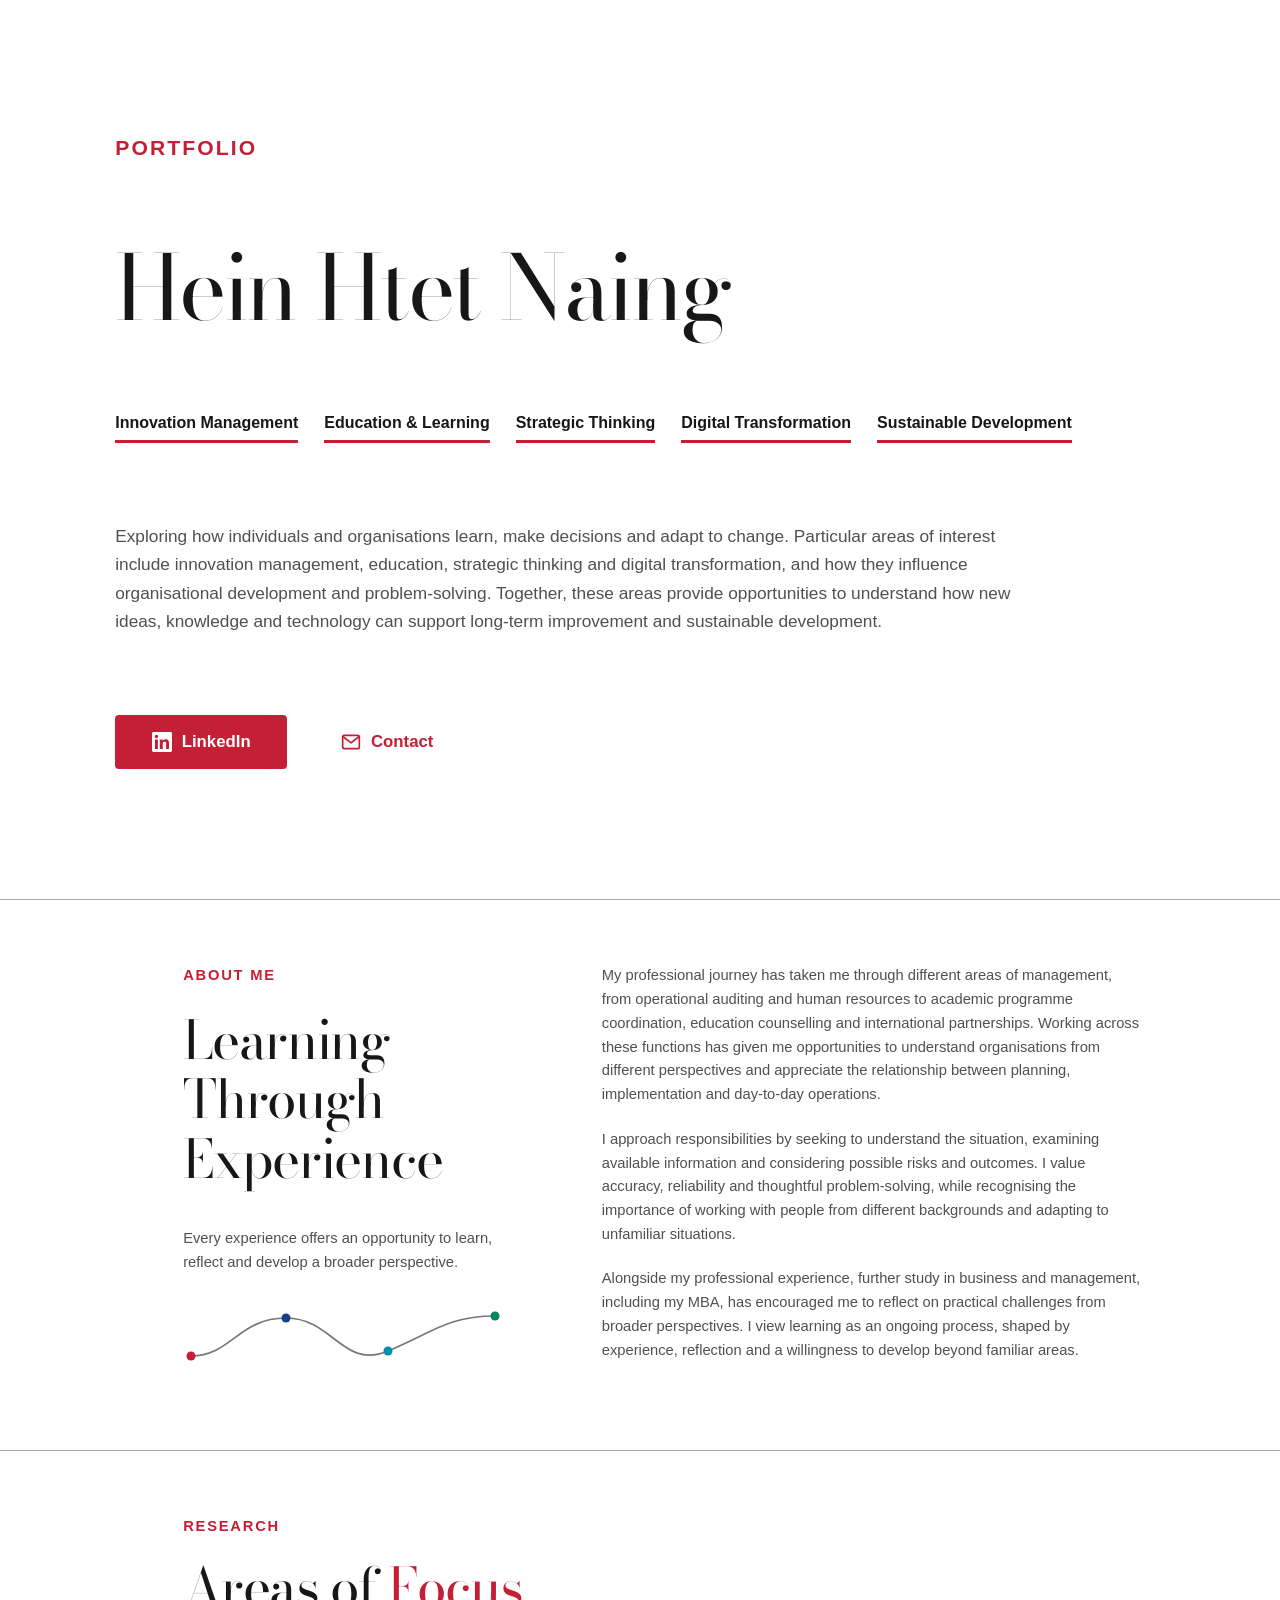
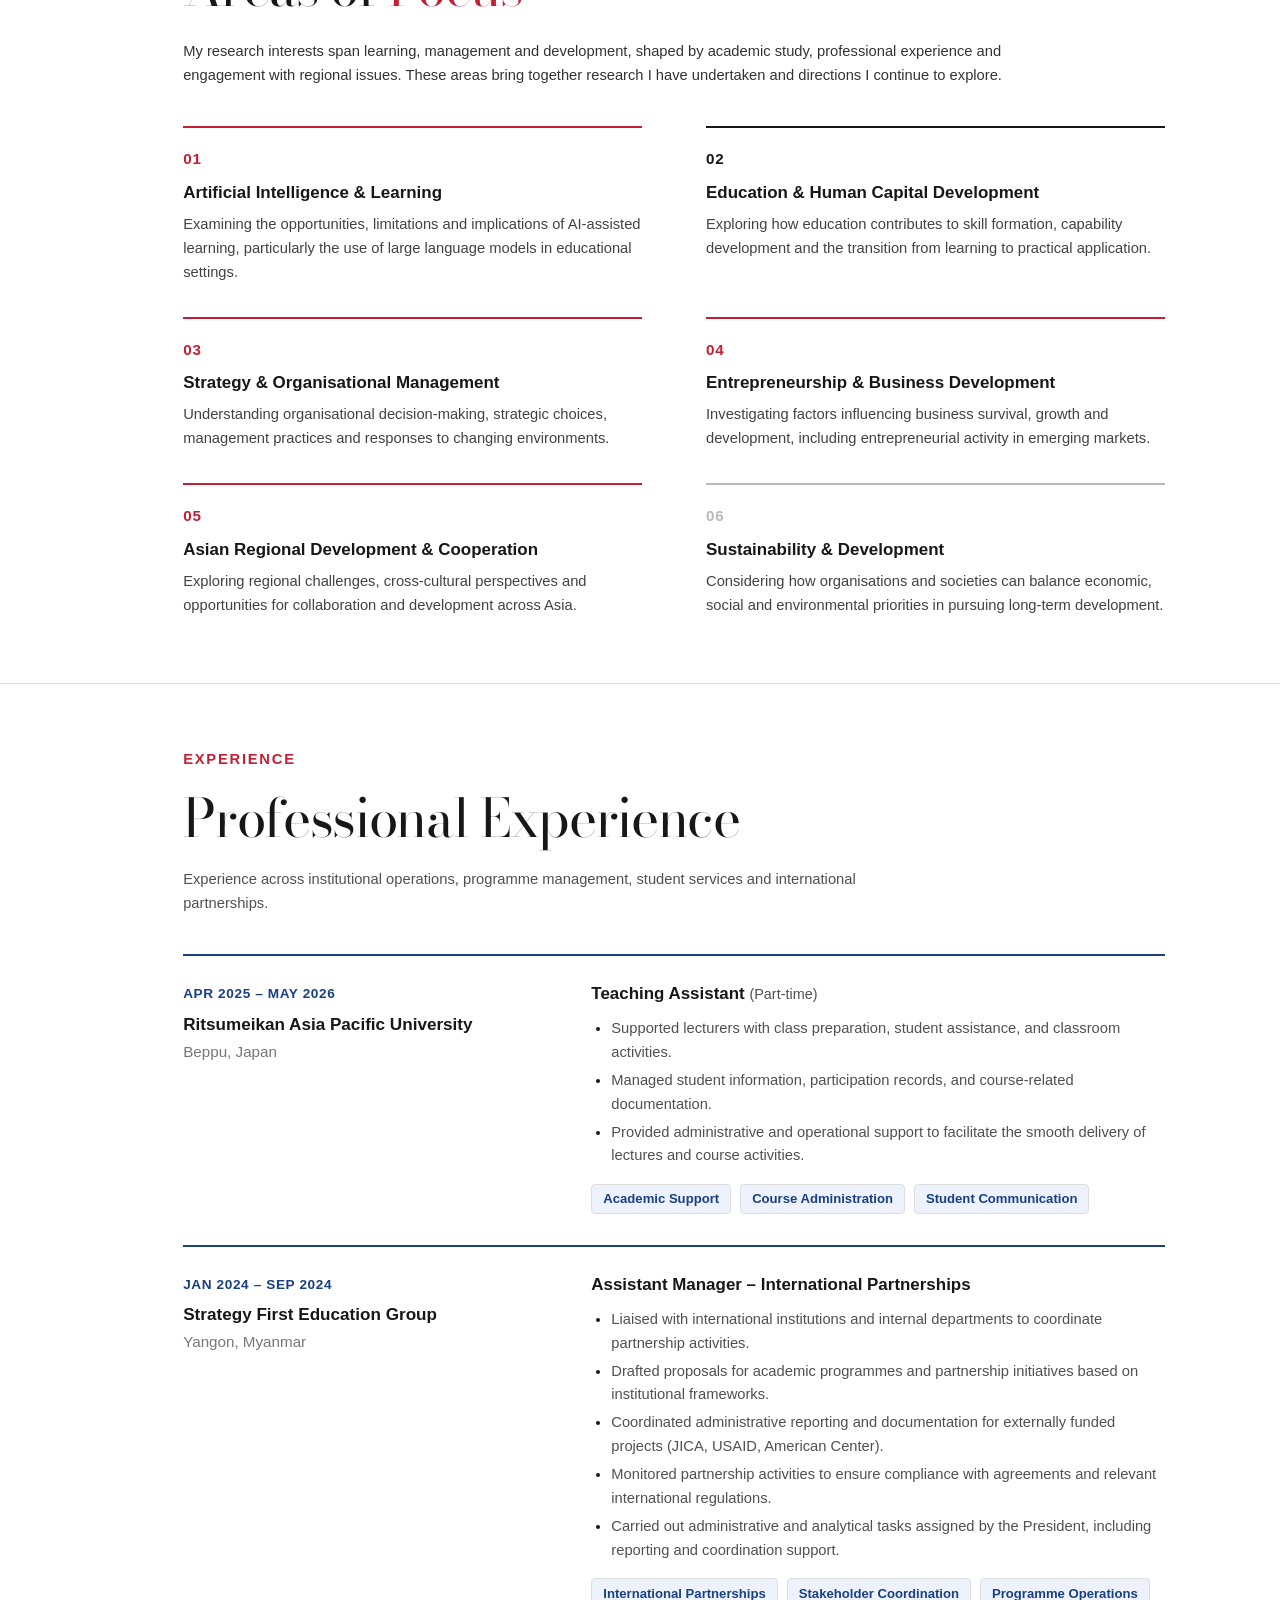
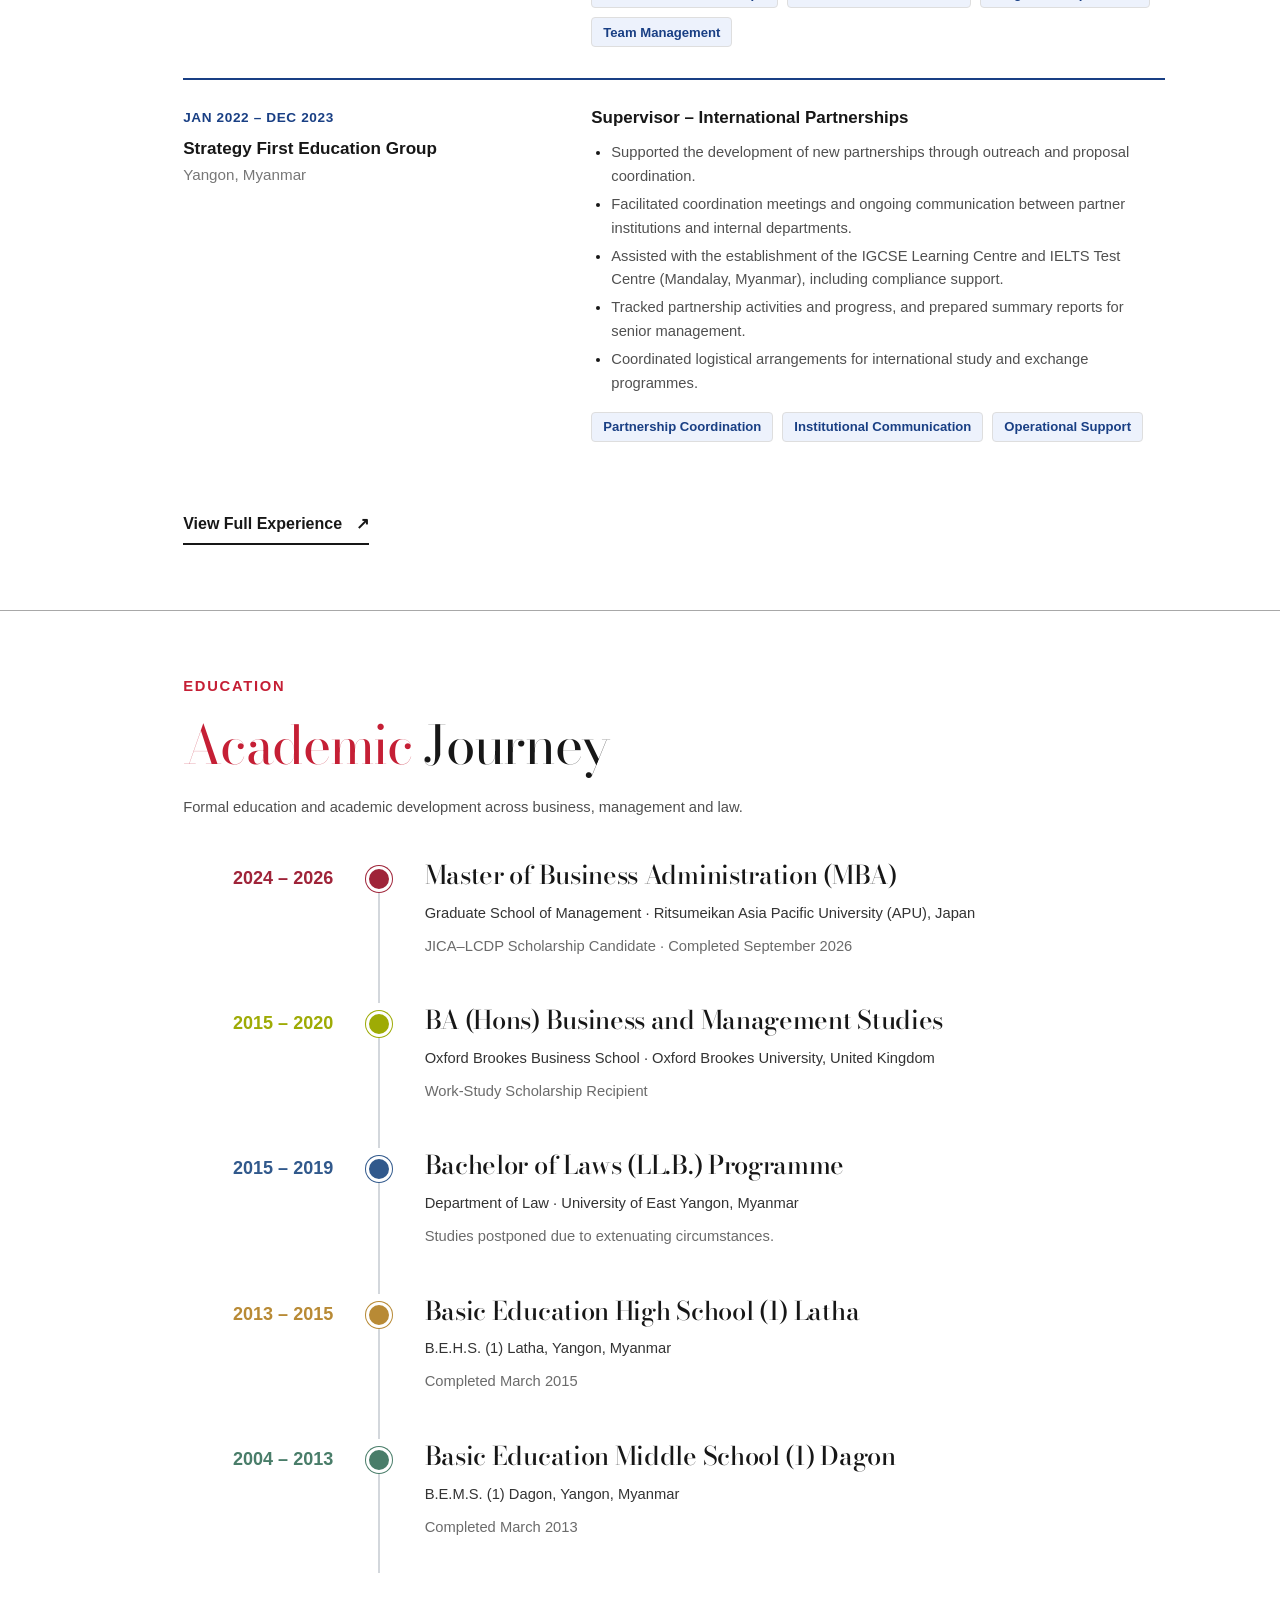
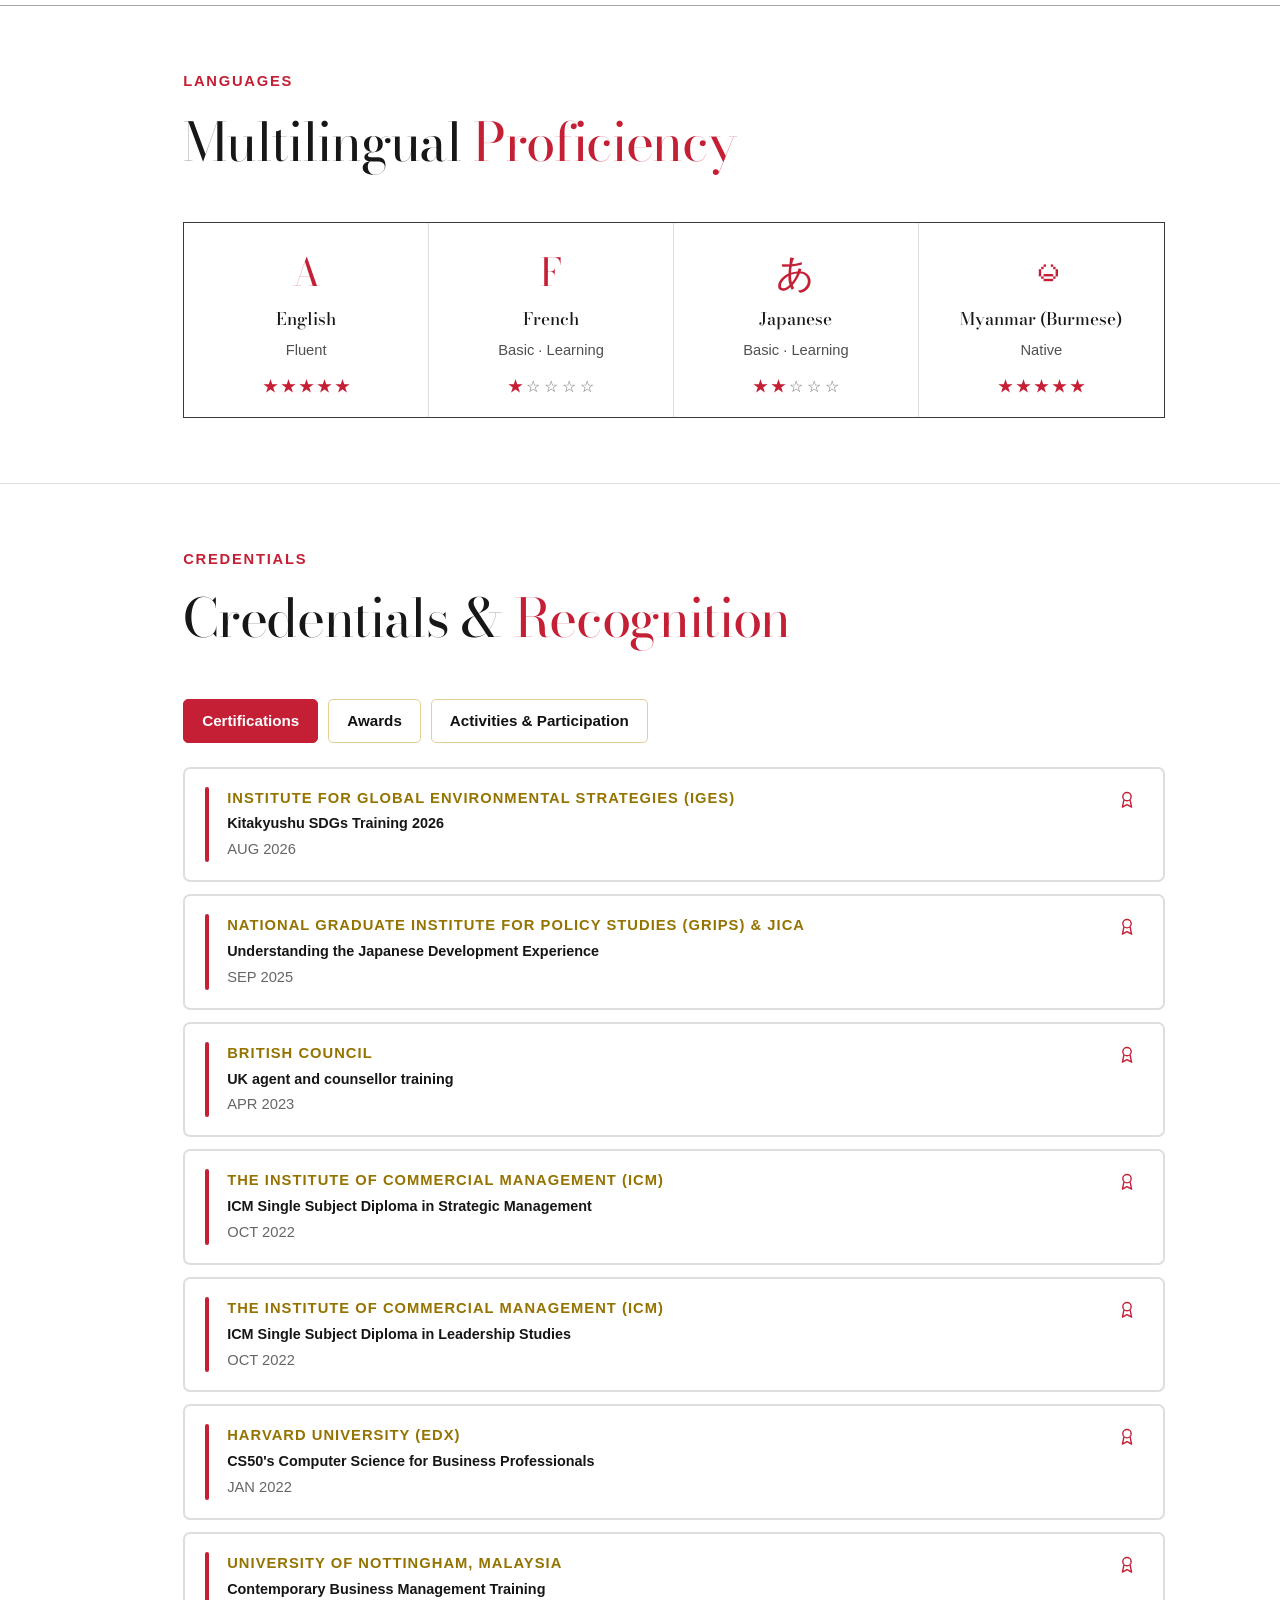
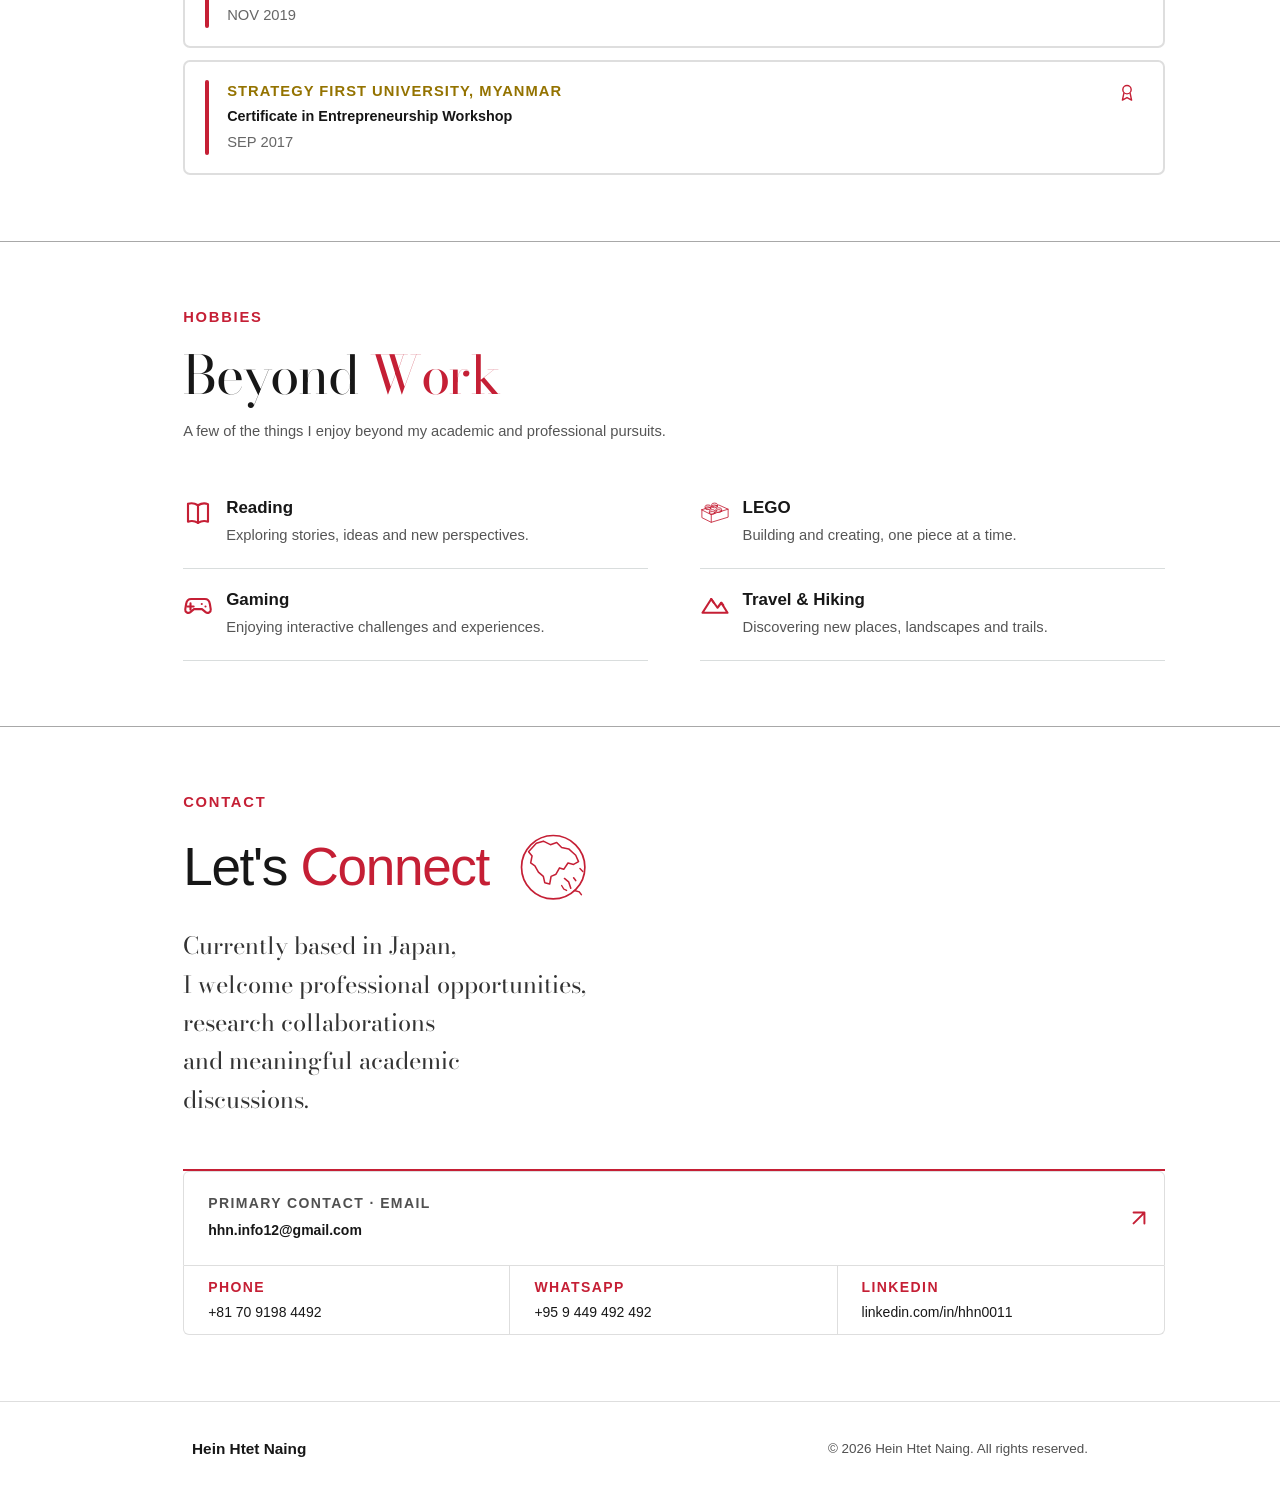
==== commit cfde0dd4: "Load revised compact section styles" ====
--- a/index.html
+++ b/index.html
@@ -8,7 +8,7 @@
     <link rel="preconnect" href="https://fonts.googleapis.com">
     <link rel="preconnect" href="https://fonts.gstatic.com" crossorigin>
     <link href="https://fonts.googleapis.com/css2?family=Bodoni+Moda:wght@400;500;600&display=swap" rel="stylesheet">
-    <link rel="stylesheet" href="css/style.css?v=20261022-bwcrimson1">
+    <link rel="stylesheet" href="css/style.css?v=20261022-compact2">
     <script src="js/script.js?v=20261013-2" defer></script>
 </head>
 <body>
--- a/css/style.css
+++ b/css/style.css
@@ -1543,3 +1543,38 @@
 .experience-standalone .site-footer{background:#FFFFFF;color:#171717}
 /* Strong dark text against white. Red is reserved for headings' accents, labels,
    interactive elements, and short emphasis—not long paragraphs. */
+
+
+/* Compact secondary sections — introduction intentionally unchanged */
+@media screen{
+ body:not(.experience-standalone) .page-content .content-section{
+   padding-top:clamp(42px,5vw,72px);
+   padding-bottom:clamp(44px,5.2vw,76px);
+ }
+ body:not(.experience-standalone) .page-content .content-section h2{
+   font-size:clamp(2.55rem,4.15vw,4.3rem);
+   line-height:1.12;
+ }
+ body:not(.experience-standalone) .page-content .content-section p,
+ body:not(.experience-standalone) .page-content .experience-responsibilities{
+   font-size:clamp(.92rem,1.06vw,1rem);
+   line-height:1.62;
+ }
+ body:not(.experience-standalone) .page-content .focus-item h3,
+ body:not(.experience-standalone) .page-content .experience-detail h4{
+   font-size:clamp(1.06rem,1.32vw,1.24rem);
+ }
+ body:not(.experience-standalone) .page-content .contact-intro{
+   font-size:clamp(1.3rem,1.85vw,1.75rem)!important;
+   line-height:1.5;
+ }
+}
+@media screen and (max-width:768px){
+ body:not(.experience-standalone) .page-content .content-section{
+   padding-top:42px;
+   padding-bottom:48px;
+ }
+ body:not(.experience-standalone) .page-content .content-section h2{
+   font-size:clamp(2.25rem,7.8vw,3.4rem);
+ }
+}
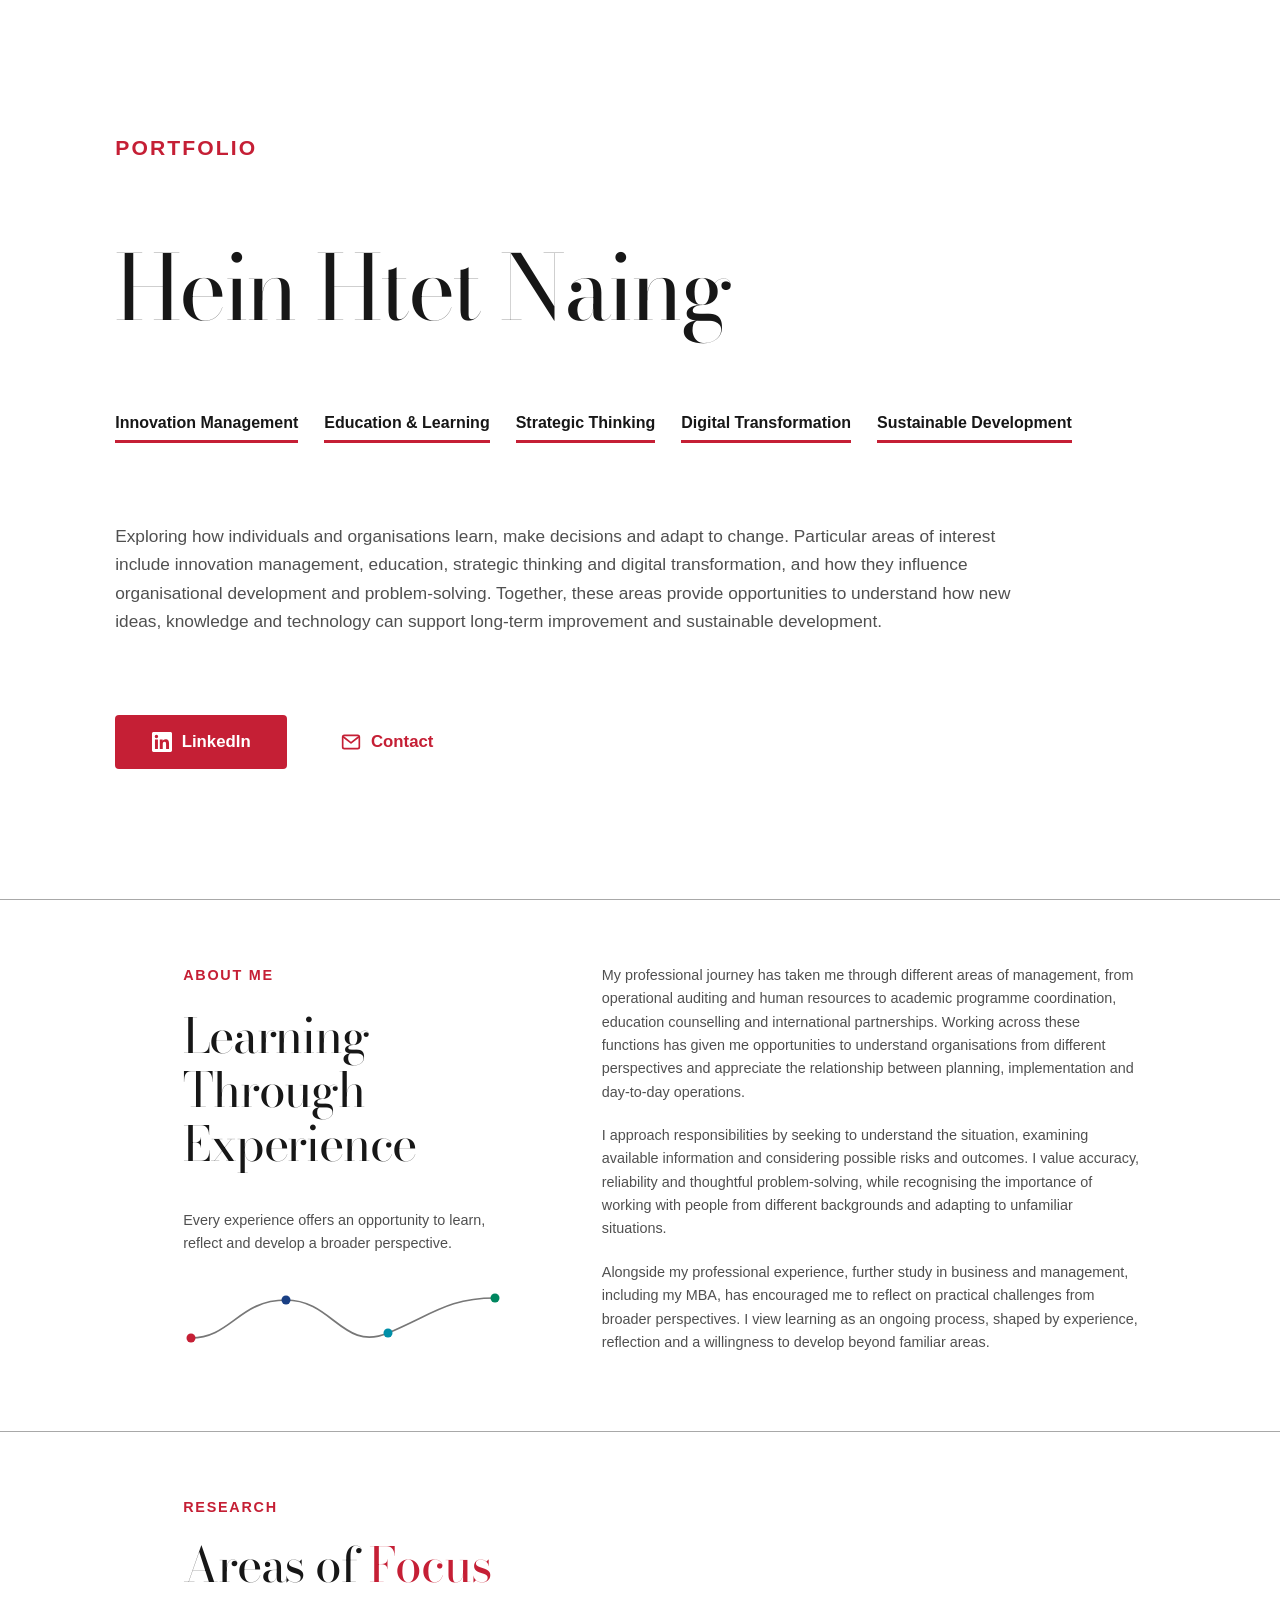
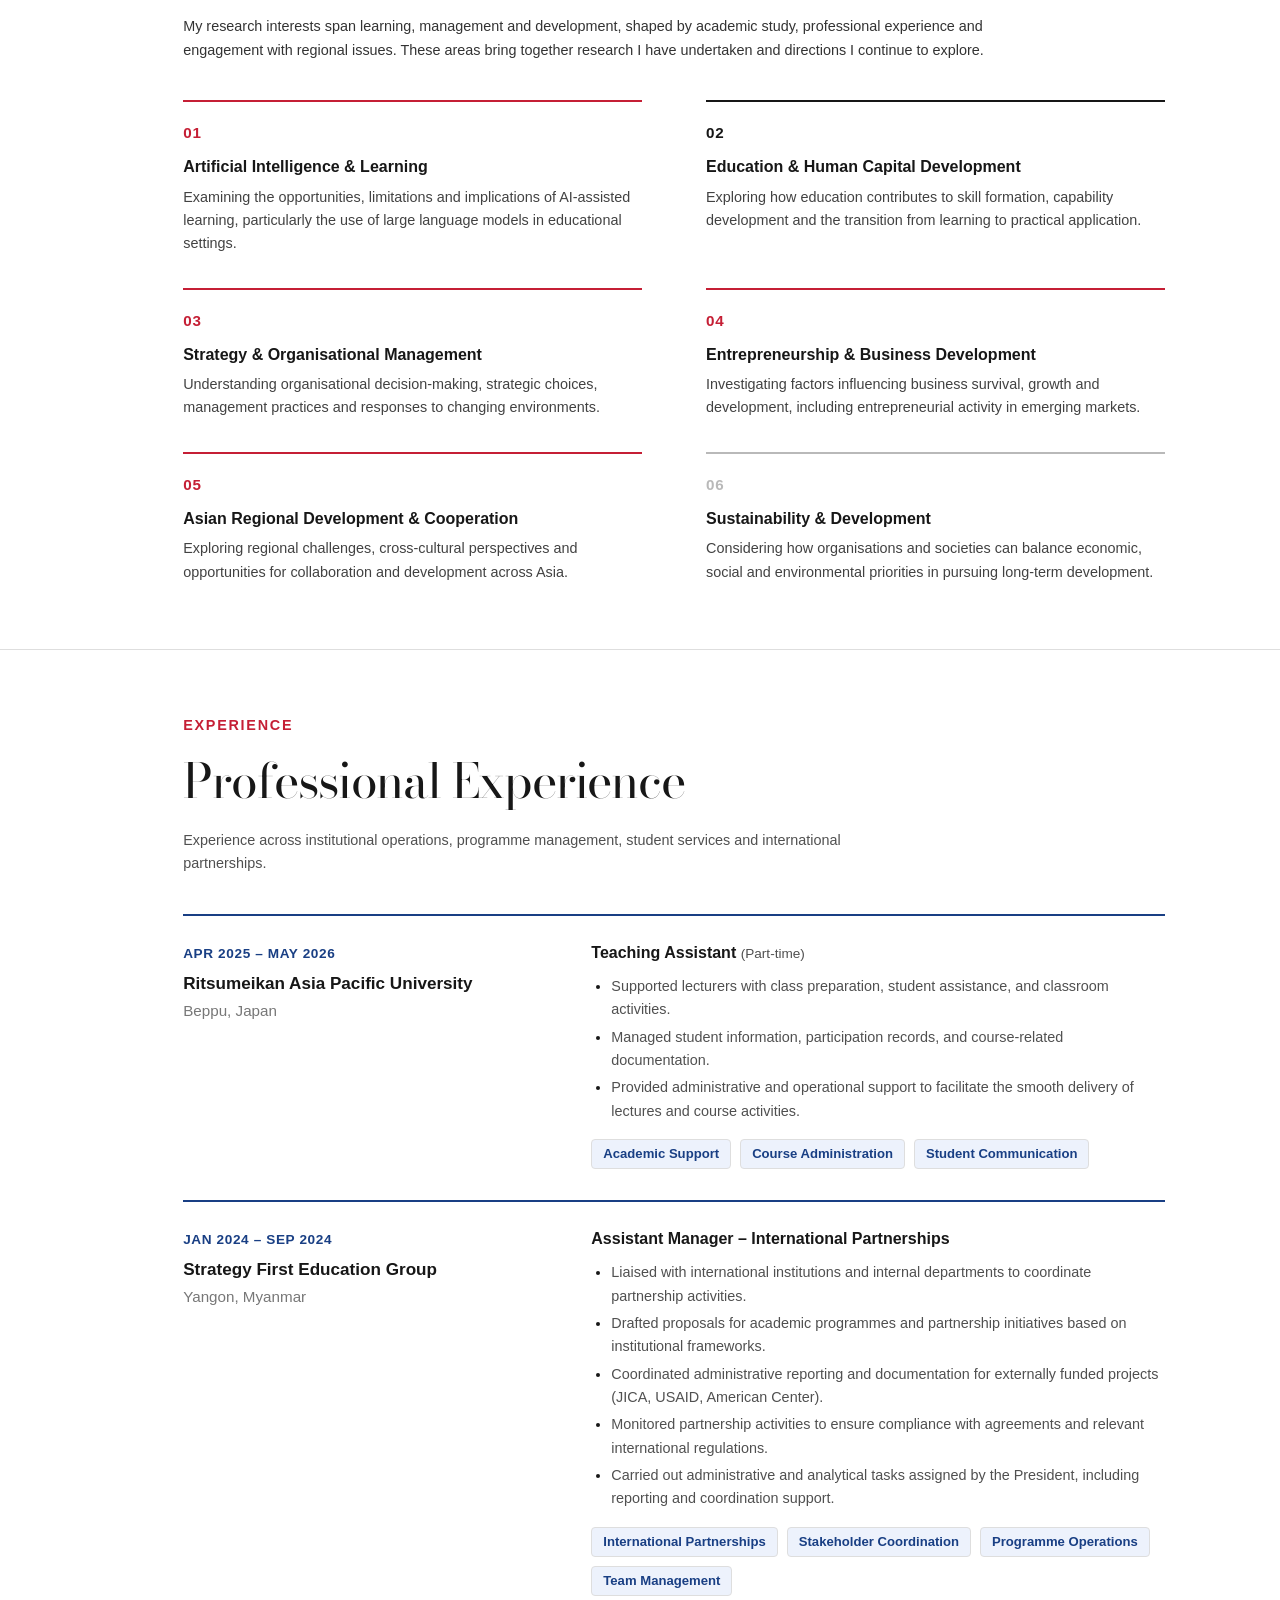
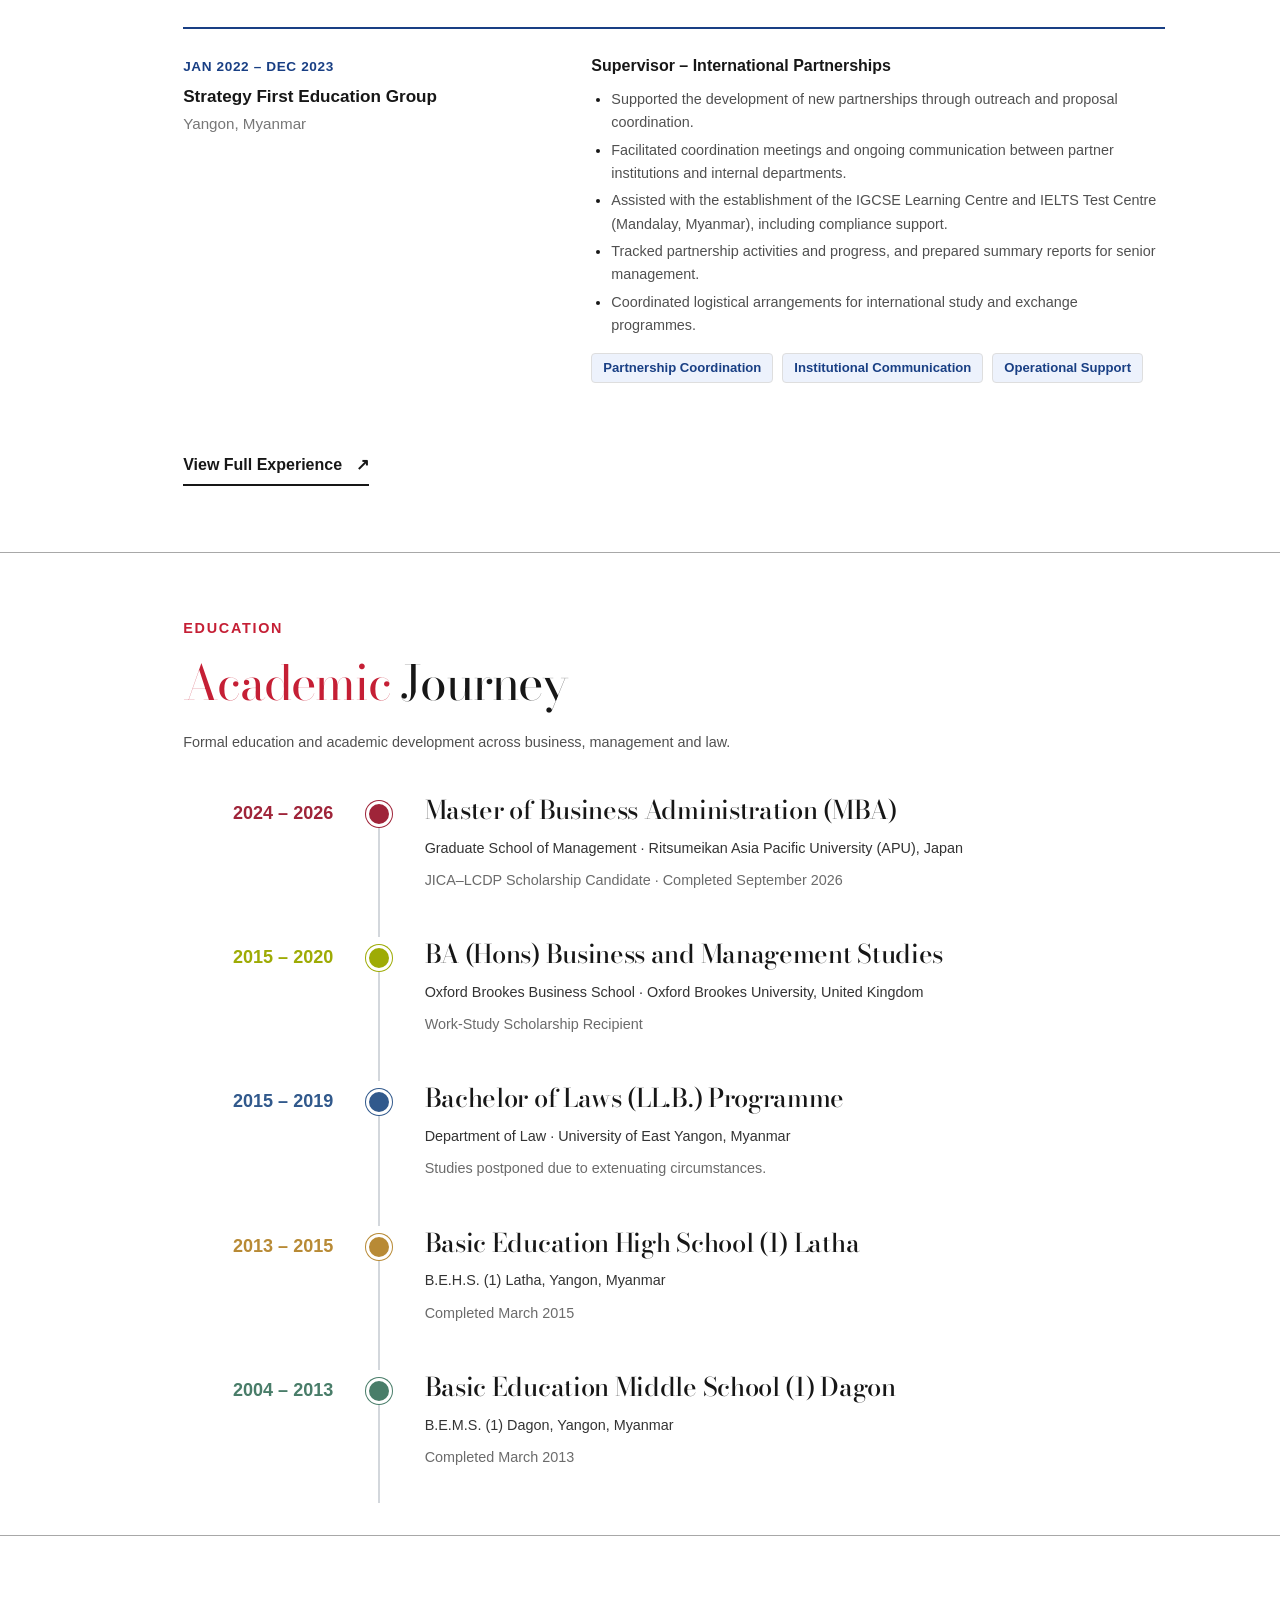
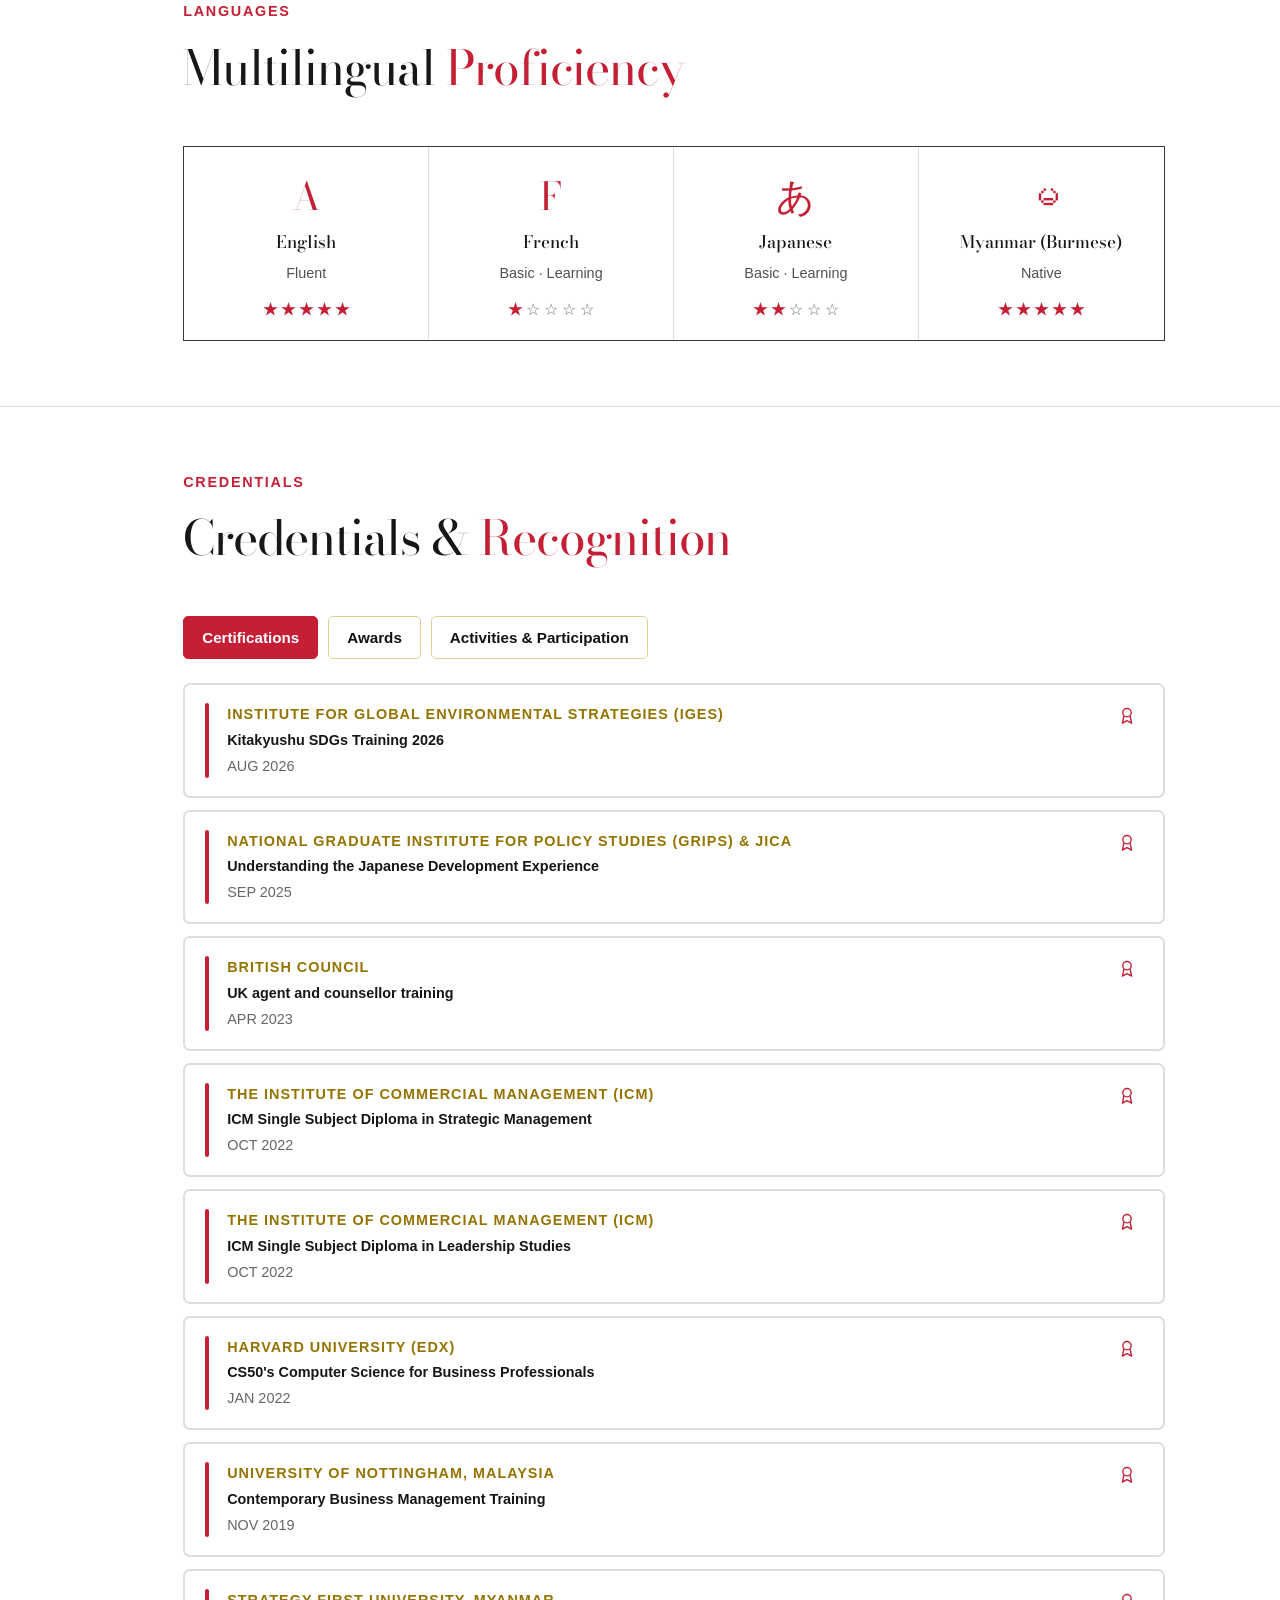
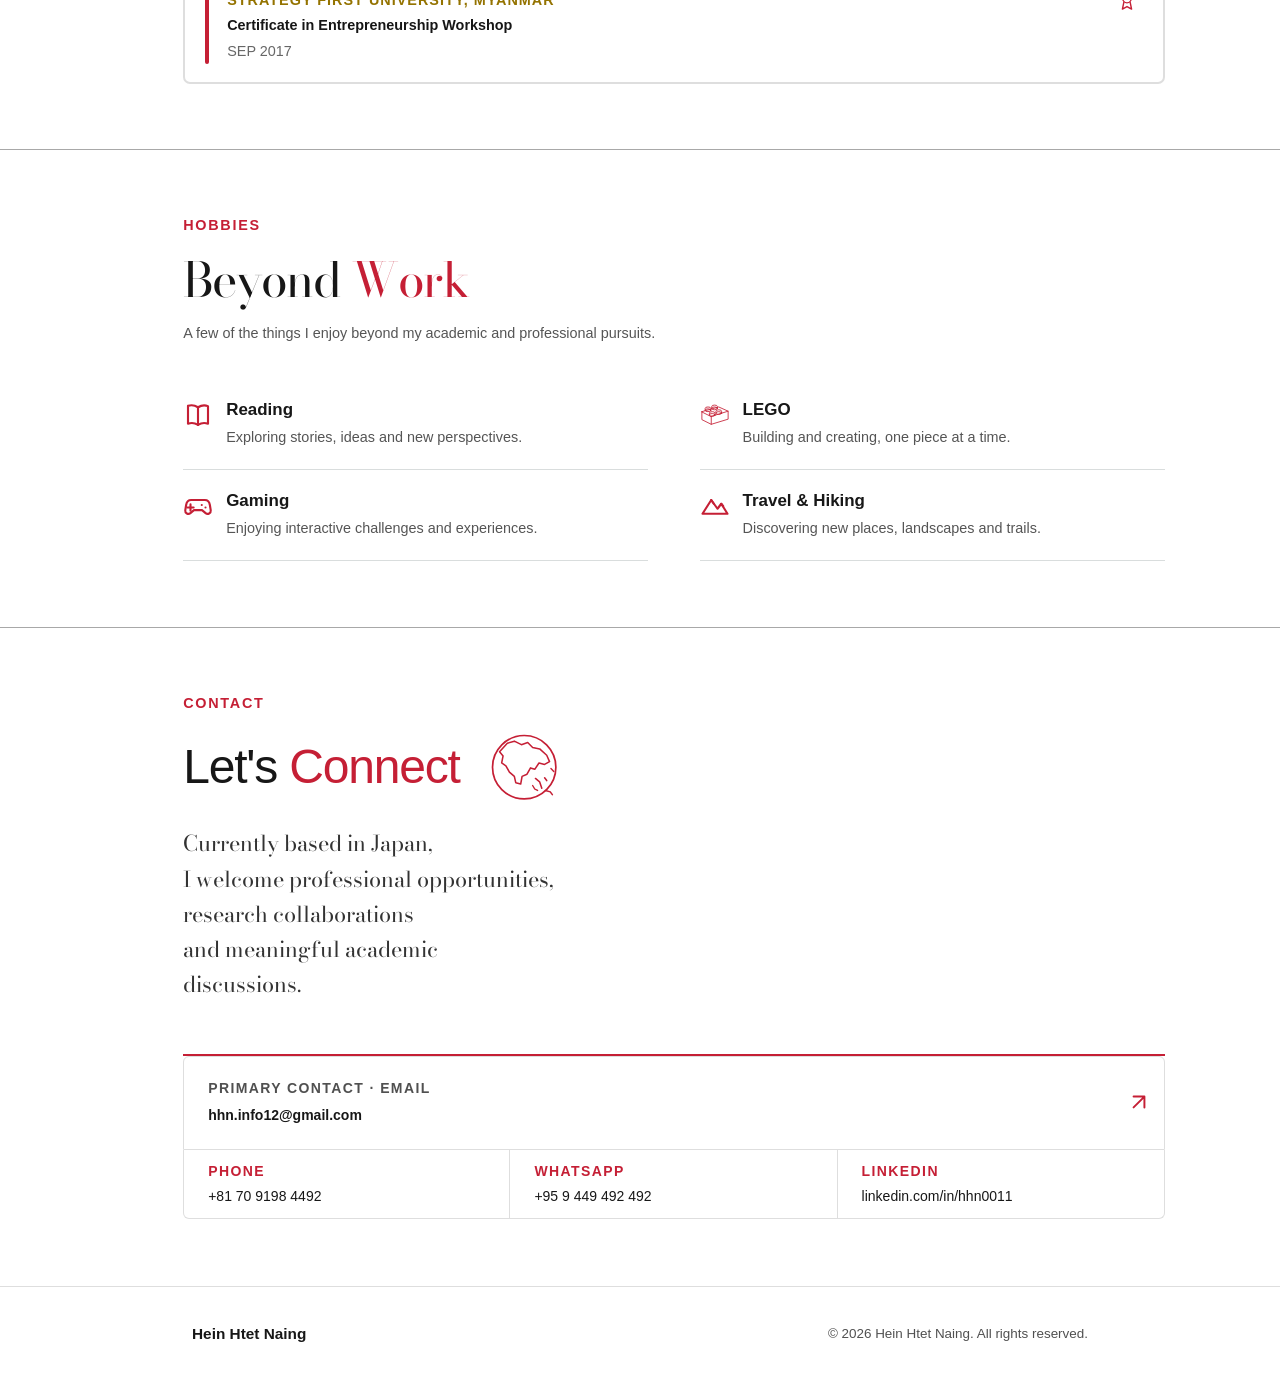
==== commit 37b61dfa: "Refresh stylesheet cache for reduced typography" ====
--- a/index.html
+++ b/index.html
@@ -8,7 +8,7 @@
     <link rel="preconnect" href="https://fonts.googleapis.com">
     <link rel="preconnect" href="https://fonts.gstatic.com" crossorigin>
     <link href="https://fonts.googleapis.com/css2?family=Bodoni+Moda:wght@400;500;600&display=swap" rel="stylesheet">
-    <link rel="stylesheet" href="css/style.css?v=20261022-compact2">
+    <link rel="stylesheet" href="css/style.css?v=20261022-compact3">
     <script src="js/script.js?v=20261013-2" defer></script>
 </head>
 <body>
--- a/css/style.css
+++ b/css/style.css
@@ -1552,20 +1552,20 @@
    padding-bottom:clamp(44px,5.2vw,76px);
  }
  body:not(.experience-standalone) .page-content .content-section h2{
-   font-size:clamp(2.55rem,4.15vw,4.3rem);
+   font-size:clamp(2.35rem,3.75vw,3.9rem);
    line-height:1.12;
  }
  body:not(.experience-standalone) .page-content .content-section p,
  body:not(.experience-standalone) .page-content .experience-responsibilities{
-   font-size:clamp(.92rem,1.06vw,1rem);
+   font-size:clamp(.9rem,.99vw,.96rem);
    line-height:1.62;
  }
  body:not(.experience-standalone) .page-content .focus-item h3,
  body:not(.experience-standalone) .page-content .experience-detail h4{
-   font-size:clamp(1.06rem,1.32vw,1.24rem);
+   font-size:clamp(1rem,1.22vw,1.16rem);
  }
  body:not(.experience-standalone) .page-content .contact-intro{
-   font-size:clamp(1.3rem,1.85vw,1.75rem)!important;
+   font-size:clamp(1.23rem,1.7vw,1.6rem)!important;
    line-height:1.5;
  }
 }
@@ -1575,6 +1575,6 @@
    padding-bottom:48px;
  }
  body:not(.experience-standalone) .page-content .content-section h2{
-   font-size:clamp(2.25rem,7.8vw,3.4rem);
+   font-size:clamp(2.12rem,7.2vw,3.15rem);
  }
 }
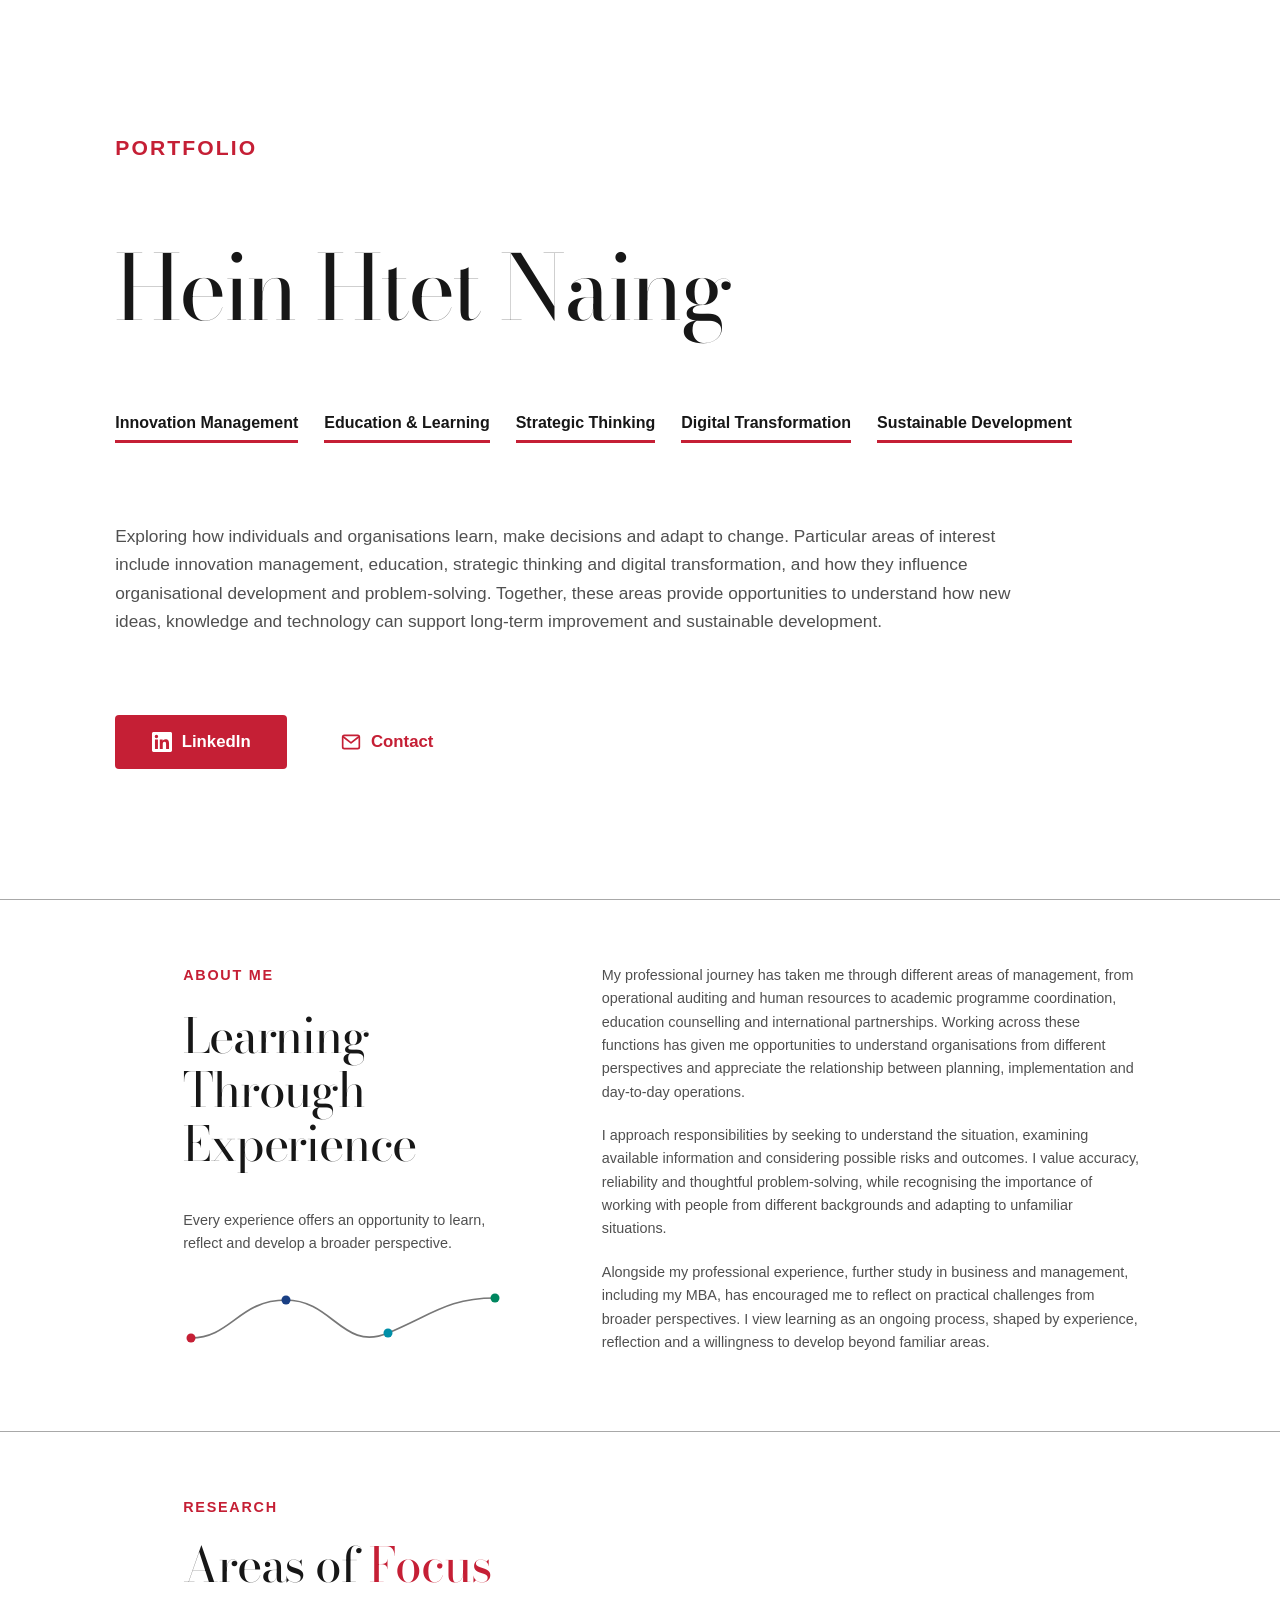
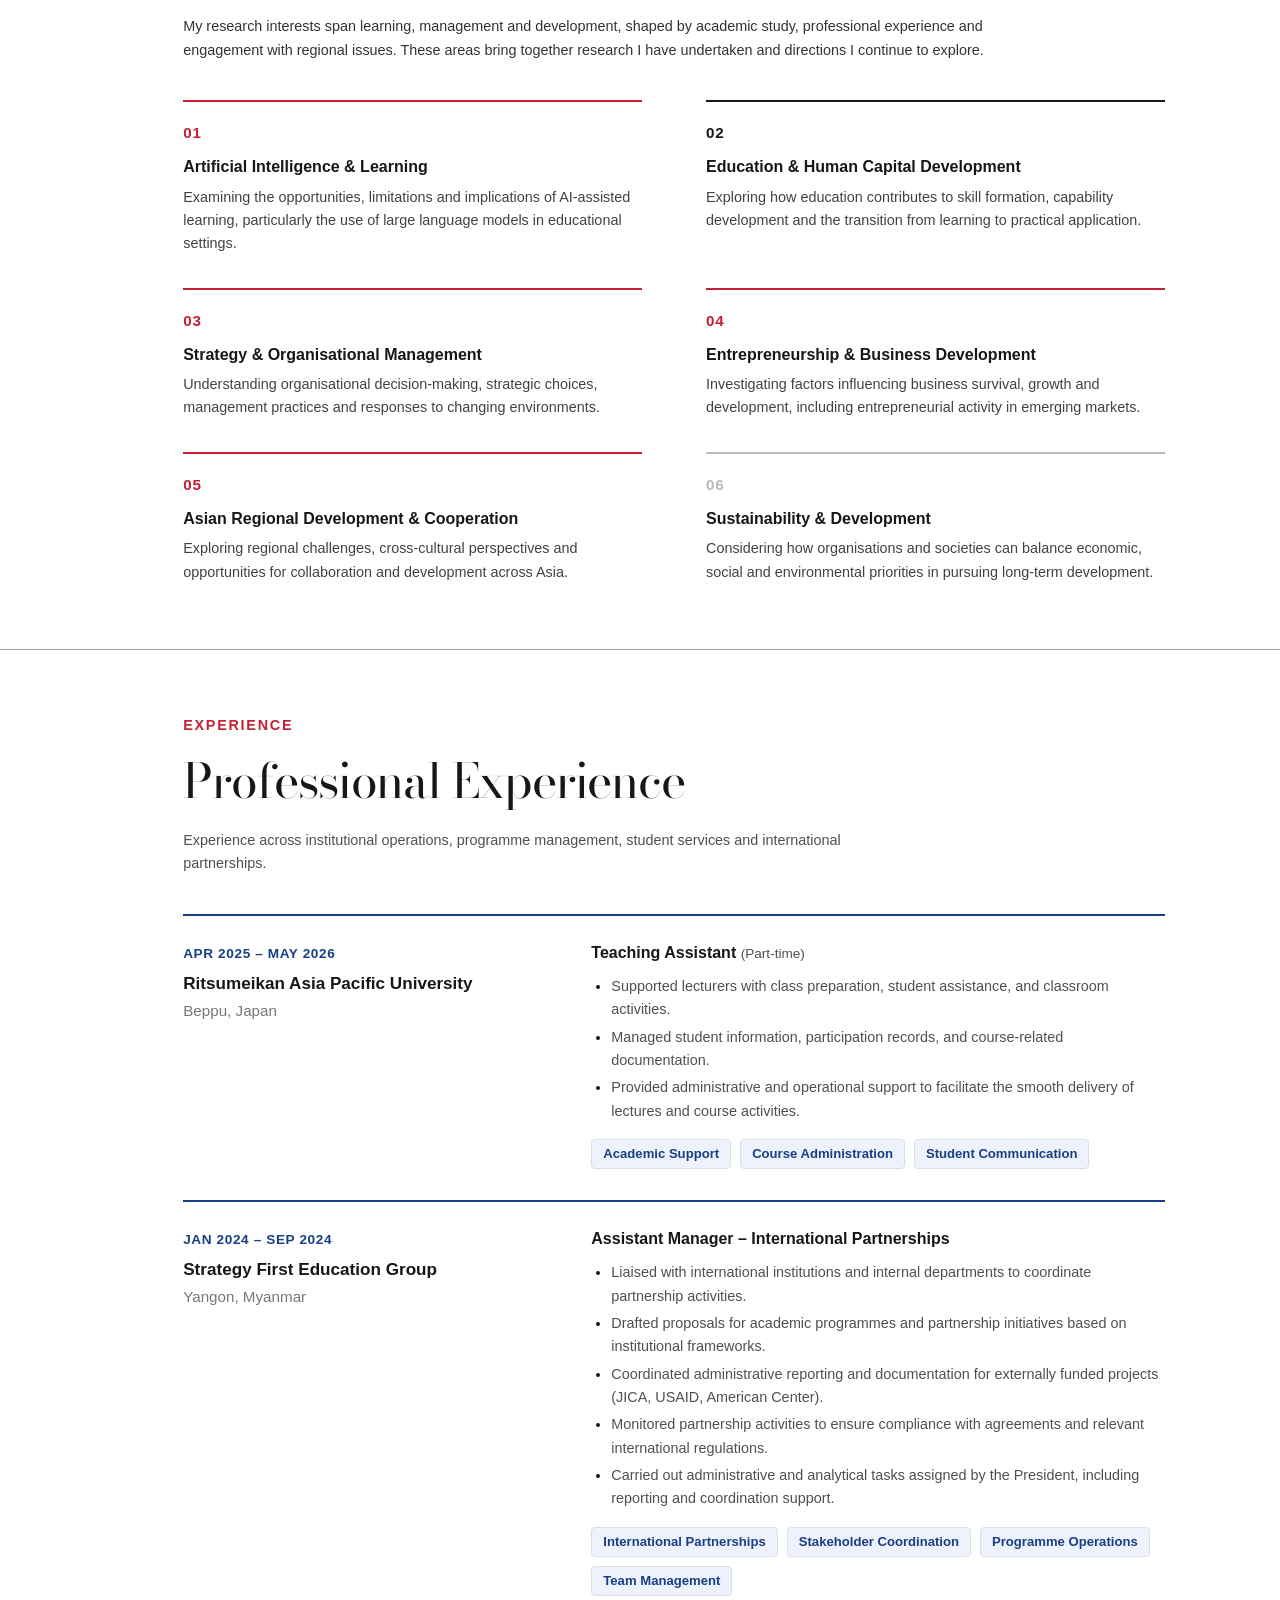
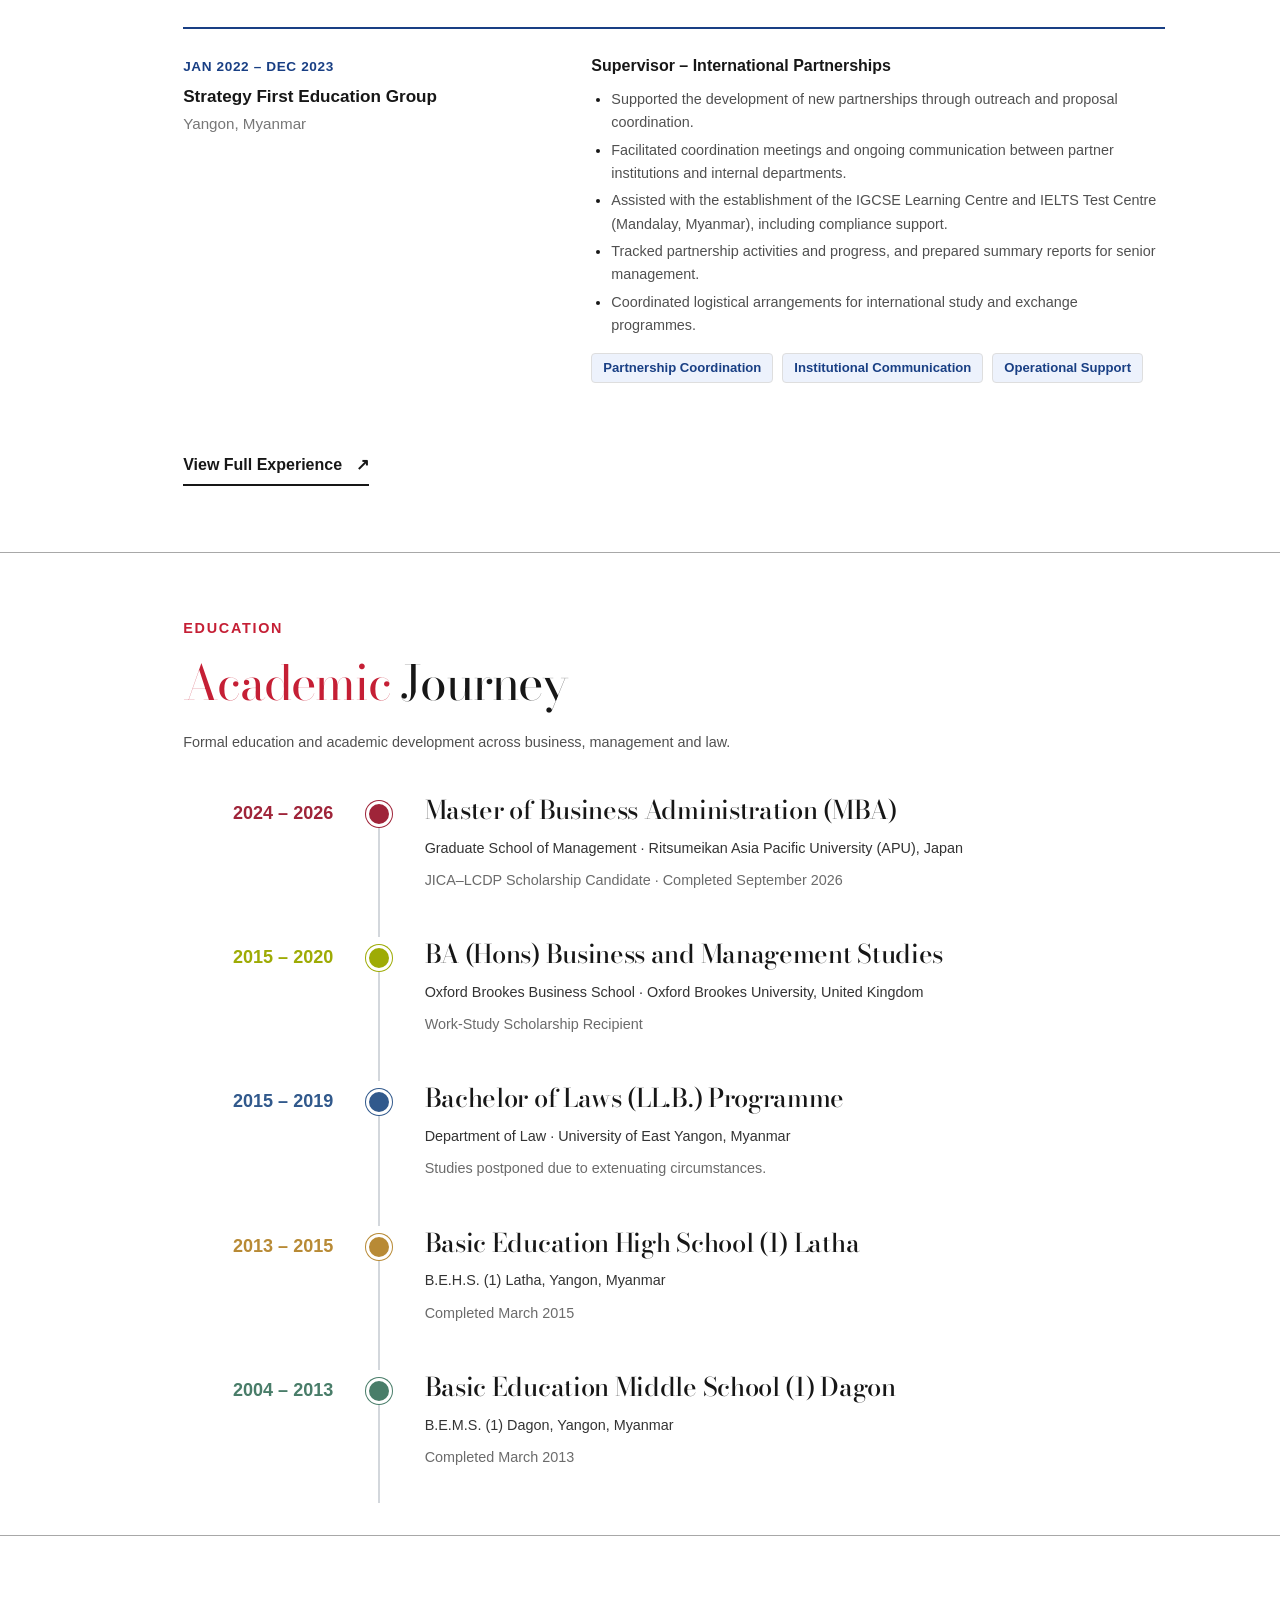
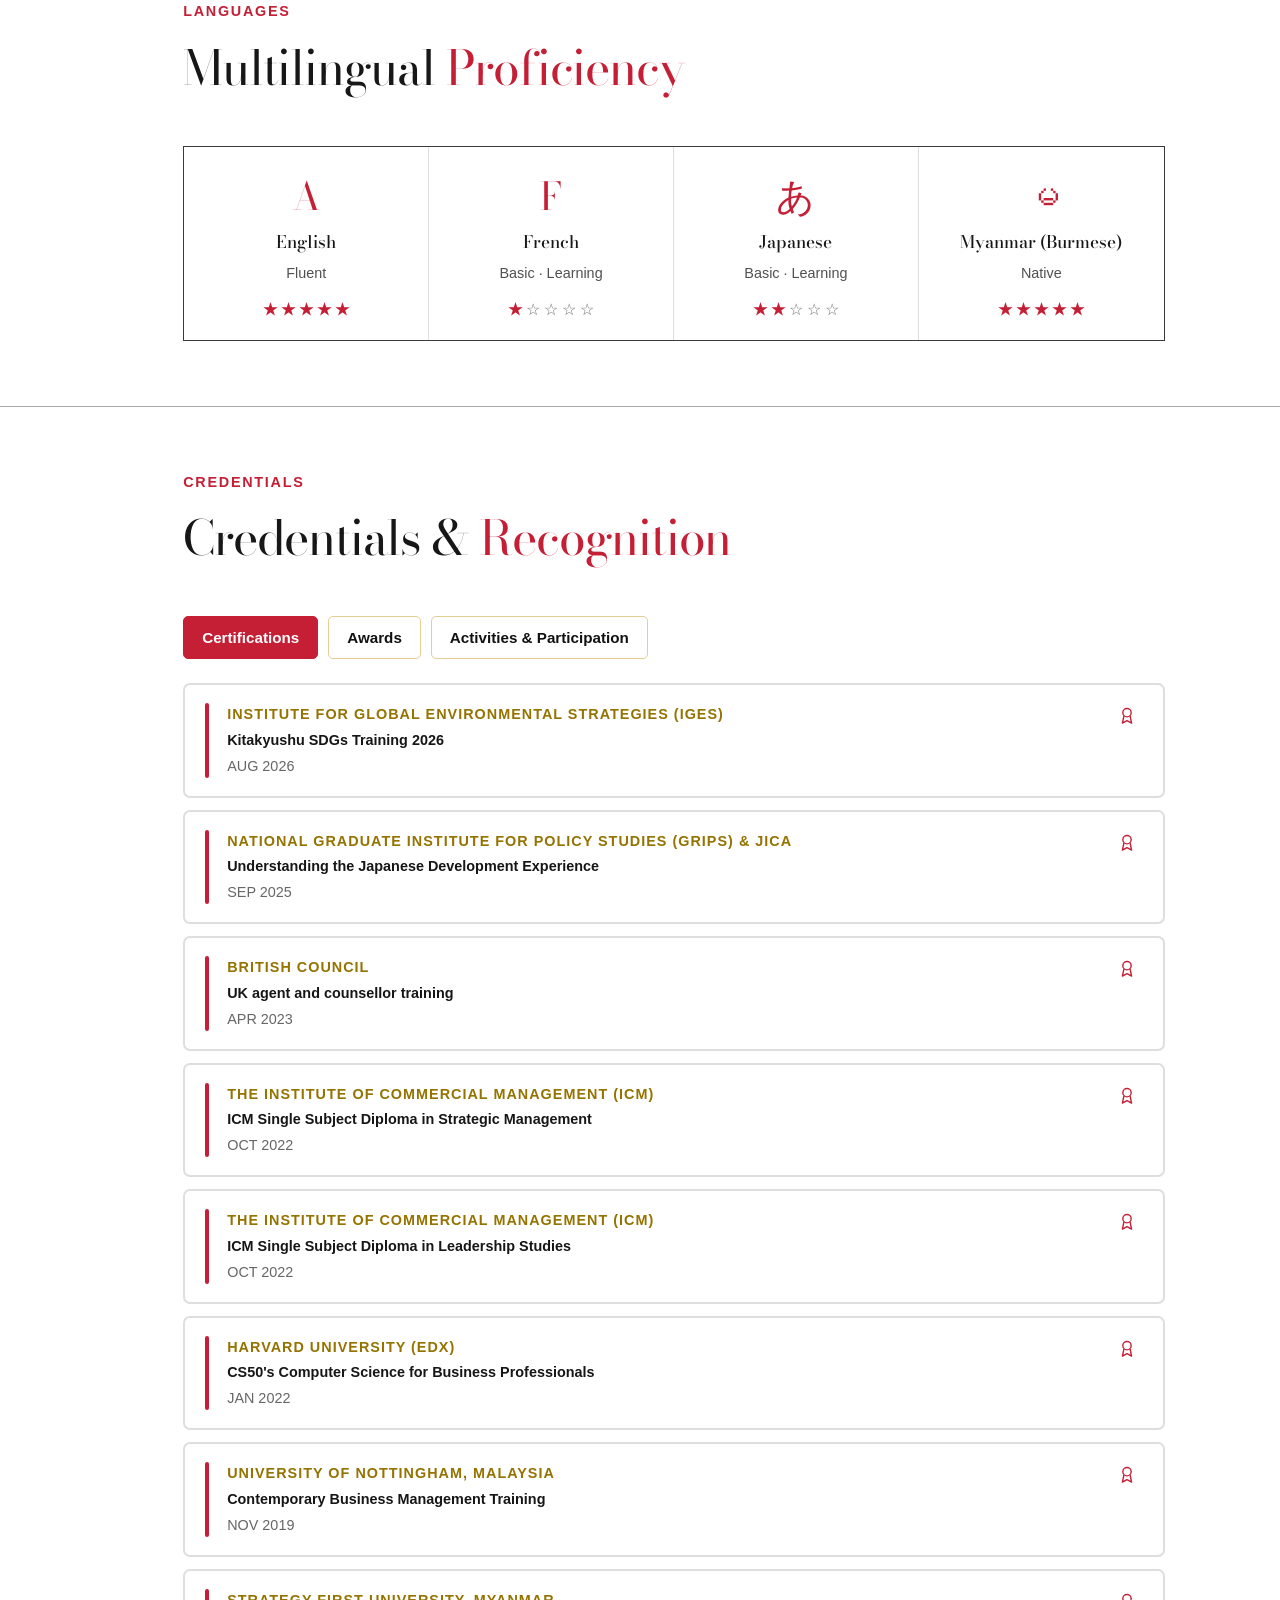
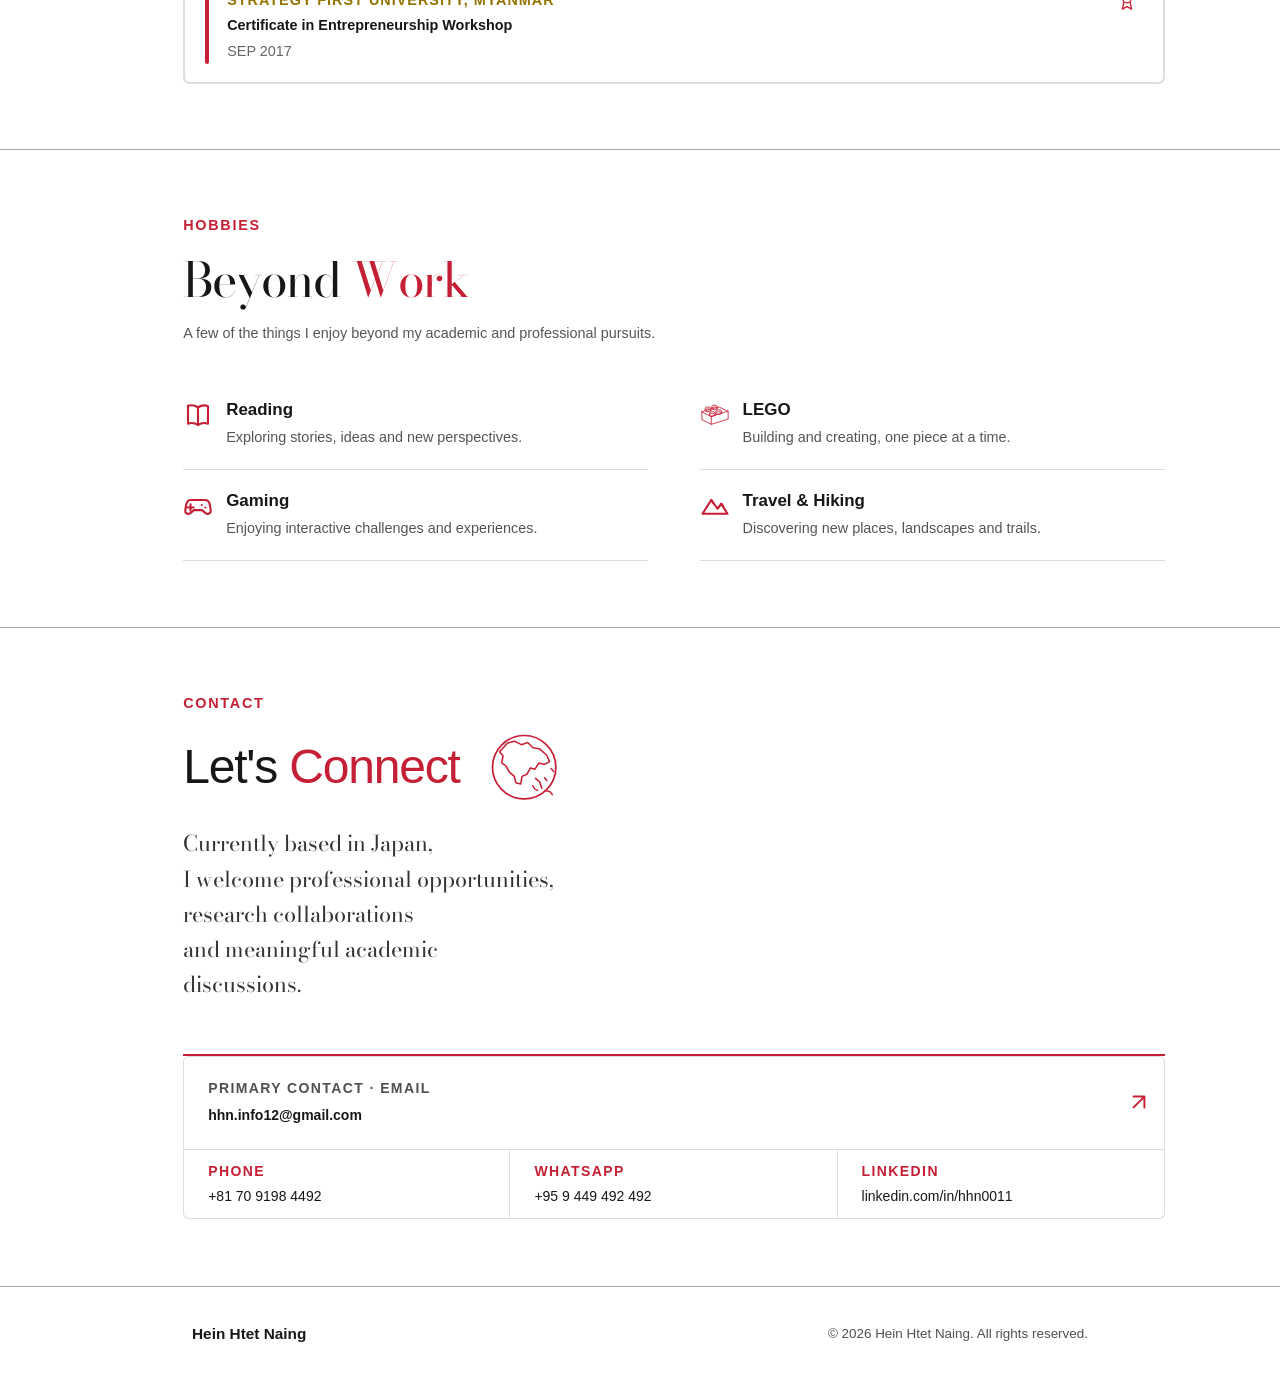
==== commit 4e6d23e0: "Refresh consolidated stylesheet for consistent portfolio design" ====
--- a/index.html
+++ b/index.html
@@ -8,7 +8,7 @@
     <link rel="preconnect" href="https://fonts.googleapis.com">
     <link rel="preconnect" href="https://fonts.gstatic.com" crossorigin>
     <link href="https://fonts.googleapis.com/css2?family=Bodoni+Moda:wght@400;500;600&display=swap" rel="stylesheet">
-    <link rel="stylesheet" href="css/style.css?v=20261022-compact3">
+    <link rel="stylesheet" href="css/style.css?v=20261022-consistency4">
     <script src="js/script.js?v=20261013-2" defer></script>
 </head>
 <body>
--- a/css/style.css
+++ b/css/style.css
@@ -1494,35 +1494,37 @@
 }
 
 
-/* Black, White & Crimson Theme — layout-preserving update, Oct 2026.
-   Existing dimensions, grids, section order and interactivity remain unchanged. */
-:root{
- --white:#FFFFFF;--black:#171717;--grey:#505050;--red:#C51F35;
- --navy:#171717;--cyan:#C51F35;--green:#C51F35;
- --gold:#C51F35;--gold-dark:#9D1830;--light-border:#DEDEDE;
-}
-body{background:#FFFFFF;color:#171717}
-.content-section,.page-content,.Intro,.dark-section{background:#FFFFFF;color:#171717}
-.focus-section,.languages-section,.contact-section{background:#FFFFFF!important;color:#171717!important}
-.focus-section::before,.languages-section::before,.contact-section::before{background:#FFFFFF!important}
-.focus-section::after,.languages-section::after,.contact-section::after{background:#DEDEDE!important}
+/* DESIGN SYSTEM — Black / White / Crimson, consolidated October 2026
+   Preserves existing component structure, page geometry, and full-screen intro. */
+:root {
+ --white:#FFFFFF; --black:#171717; --grey:#505050; --red:#C51F35;
+ --navy:#171717; --cyan:#C51F35; --green:#C51F35;
+ --gold:#C51F35; --gold-dark:#9D1830; --light-border:#DEDEDE;
+}
+body,.page-content,.Intro,.content-section,.dark-section{background:#FFFFFF;color:#171717}
+.focus-section,.languages-section,.contact-section{background:#FFFFFF;color:#171717}
+.focus-section::before,.languages-section::before,.contact-section::before{background:#FFFFFF}
+.focus-section::after,.languages-section::after,.contact-section::after{background:#DEDEDE}
 .focus-section h2,.languages-section h2,.contact-section h2,
-.focus-item h3,.language-cell h3{color:#171717!important}
+.focus-item h3,.language-cell h3{color:#171717}
+.focus-title-accent,.languages-title-accent,.contact-title-accent,.language-glyph{color:#C51F35}
 .focus-introduction,.languages-introduction,.contact-intro{color:#333333!important}
 .focus-item p{color:#424242!important}
 .language-level{color:#505050!important}
 .language-cell{border-color:#DEDEDE}
-.language-glyph,.focus-title-accent,.languages-title-accent,.contact-title-accent{color:#C51F35}
-.contact-primary,.contact-method{color:#171717!important;border-color:#DEDEDE!important}
-.contact-primary-address,.contact-method-value{color:#171717!important}
-.contact-primary .contact-method-label{color:#505050!important}
-.contact-method-label,.contact-link-arrow{color:#C51F35!important}
-.contact-primary:hover .contact-primary-address,.contact-method:hover .contact-method-value{color:#9D1830!important}
-.site-footer{background:#FFFFFF!important;color:#171717!important;border-top:1px solid #DEDEDE!important}
-.footer-name{color:#171717!important}
-.footer-copyright{color:#505050!important}
-.site-footer a,.site-footer .footer-back-top{color:#C51F35!important}
-.site-footer .footer-back-top:hover{color:#9D1830!important}
+@media(max-width:1000px){.language-cell:nth-child(-n+2){border-bottom-color:#DEDEDE}}
+@media(max-width:460px){.language-cell{border-bottom-color:#DEDEDE}}
+.contact-primary,.contact-method{color:#171717;border-color:#DEDEDE}
+.contact-primary-address,.contact-method-value{color:#171717}
+.contact-primary .contact-method-label{color:#505050}
+.contact-method-label,.contact-link-arrow{color:#C51F35}
+.contact-primary:hover .contact-primary-address,.contact-method:hover .contact-method-value{color:#9D1830}
+.contact-section a:focus-visible{outline-color:#C51F35}
+.site-footer{background:#FFFFFF;color:#171717;border-top:1px solid #DEDEDE}
+.footer-name{color:#171717}
+.footer-copyright{color:#505050}
+.site-footer a,.site-footer .footer-back-top{color:#C51F35}
+.site-footer .footer-back-top:hover{color:#9D1830}
 .Intro-interests [class^="interest-"]{border-bottom-color:#C51F35}
 .Intro-button-primary{background:#C51F35;border-color:#C51F35;color:#FFFFFF}
 .Intro-button-secondary{background:#FFFFFF;border-color:#C51F35;color:#C51F35}
@@ -1532,7 +1534,7 @@
 .credential-item{border-color:#DEDEDE}
 .credential-item::before{background:#C51F35}
 .credential-item:hover{background:#FFF8F9;border-color:#C51F35}
-.language-stars .star-filled{color:#C51F35}
+.language-stars .star-filled,.star-filled{color:#C51F35}
 .language-stars .star-empty{color:#707070}
 .experience-tag{border-color:#DEDEDE}
 .floating-nav{background:#FFFFFF;border-color:#DEDEDE}
@@ -1541,40 +1543,40 @@
 .experience-standalone .experience-contact-links a:first-child{background:#C51F35;border-color:#C51F35;color:#FFFFFF}
 .experience-standalone .experience-contact-links a:first-child:hover{background:#9D1830;color:#FFFFFF}
 .experience-standalone .site-footer{background:#FFFFFF;color:#171717}
-/* Strong dark text against white. Red is reserved for headings' accents, labels,
-   interactive elements, and short emphasis—not long paragraphs. */
-
-
-/* Compact secondary sections — introduction intentionally unchanged */
-@media screen{
- body:not(.experience-standalone) .page-content .content-section{
+/* Shared secondary-page rhythm. No rules here target the introduction. */
+@media screen {
+ .page-content .content-section{
    padding-top:clamp(42px,5vw,72px);
    padding-bottom:clamp(44px,5.2vw,76px);
  }
- body:not(.experience-standalone) .page-content .content-section h2{
+ .page-content .content-section h2{
    font-size:clamp(2.35rem,3.75vw,3.9rem);
    line-height:1.12;
  }
- body:not(.experience-standalone) .page-content .content-section p,
- body:not(.experience-standalone) .page-content .experience-responsibilities{
+ .page-content .content-section p,
+ .page-content .experience-responsibilities{
    font-size:clamp(.9rem,.99vw,.96rem);
    line-height:1.62;
  }
- body:not(.experience-standalone) .page-content .focus-item h3,
- body:not(.experience-standalone) .page-content .experience-detail h4{
+ .page-content .focus-item h3,
+ .page-content .experience-detail h4{
    font-size:clamp(1rem,1.22vw,1.16rem);
  }
- body:not(.experience-standalone) .page-content .contact-intro{
+ .page-content .contact-intro{
    font-size:clamp(1.23rem,1.7vw,1.6rem)!important;
    line-height:1.5;
  }
+ .experience-standalone .experience-detail-page p,
+ .experience-standalone .experience-detail-page li{
+   font-size:clamp(.9rem,.99vw,.96rem);
+   line-height:1.62;
+ }
+ .experience-standalone .experience-detail-page h2{
+   font-size:clamp(2rem,3vw,3rem);
+ }
 }
 @media screen and (max-width:768px){
- body:not(.experience-standalone) .page-content .content-section{
-   padding-top:42px;
-   padding-bottom:48px;
- }
- body:not(.experience-standalone) .page-content .content-section h2{
-   font-size:clamp(2.12rem,7.2vw,3.15rem);
- }
-}
+ .page-content .content-section{padding-top:42px;padding-bottom:48px}
+ .page-content .content-section h2{font-size:clamp(2.12rem,7.2vw,3.15rem)}
+}
+/* Specificity matches older section rules; avoid additional global overrides. */
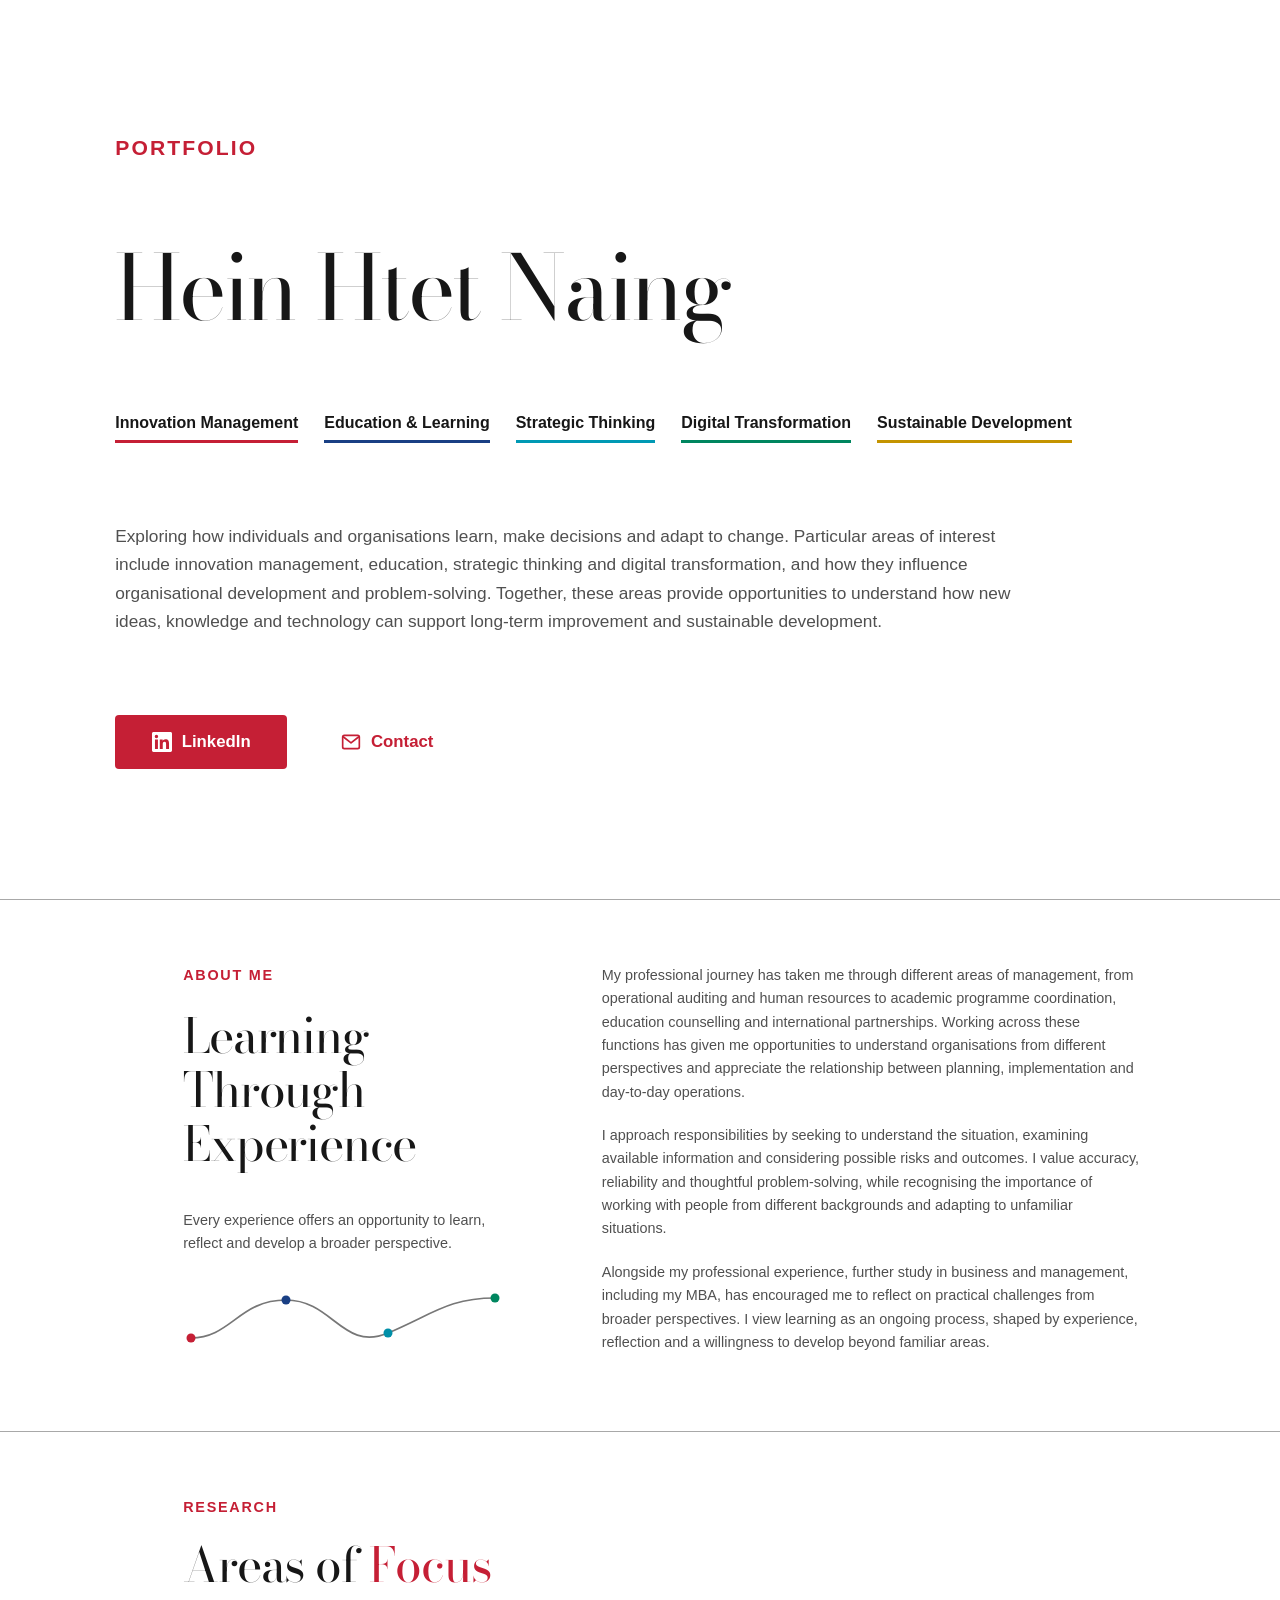
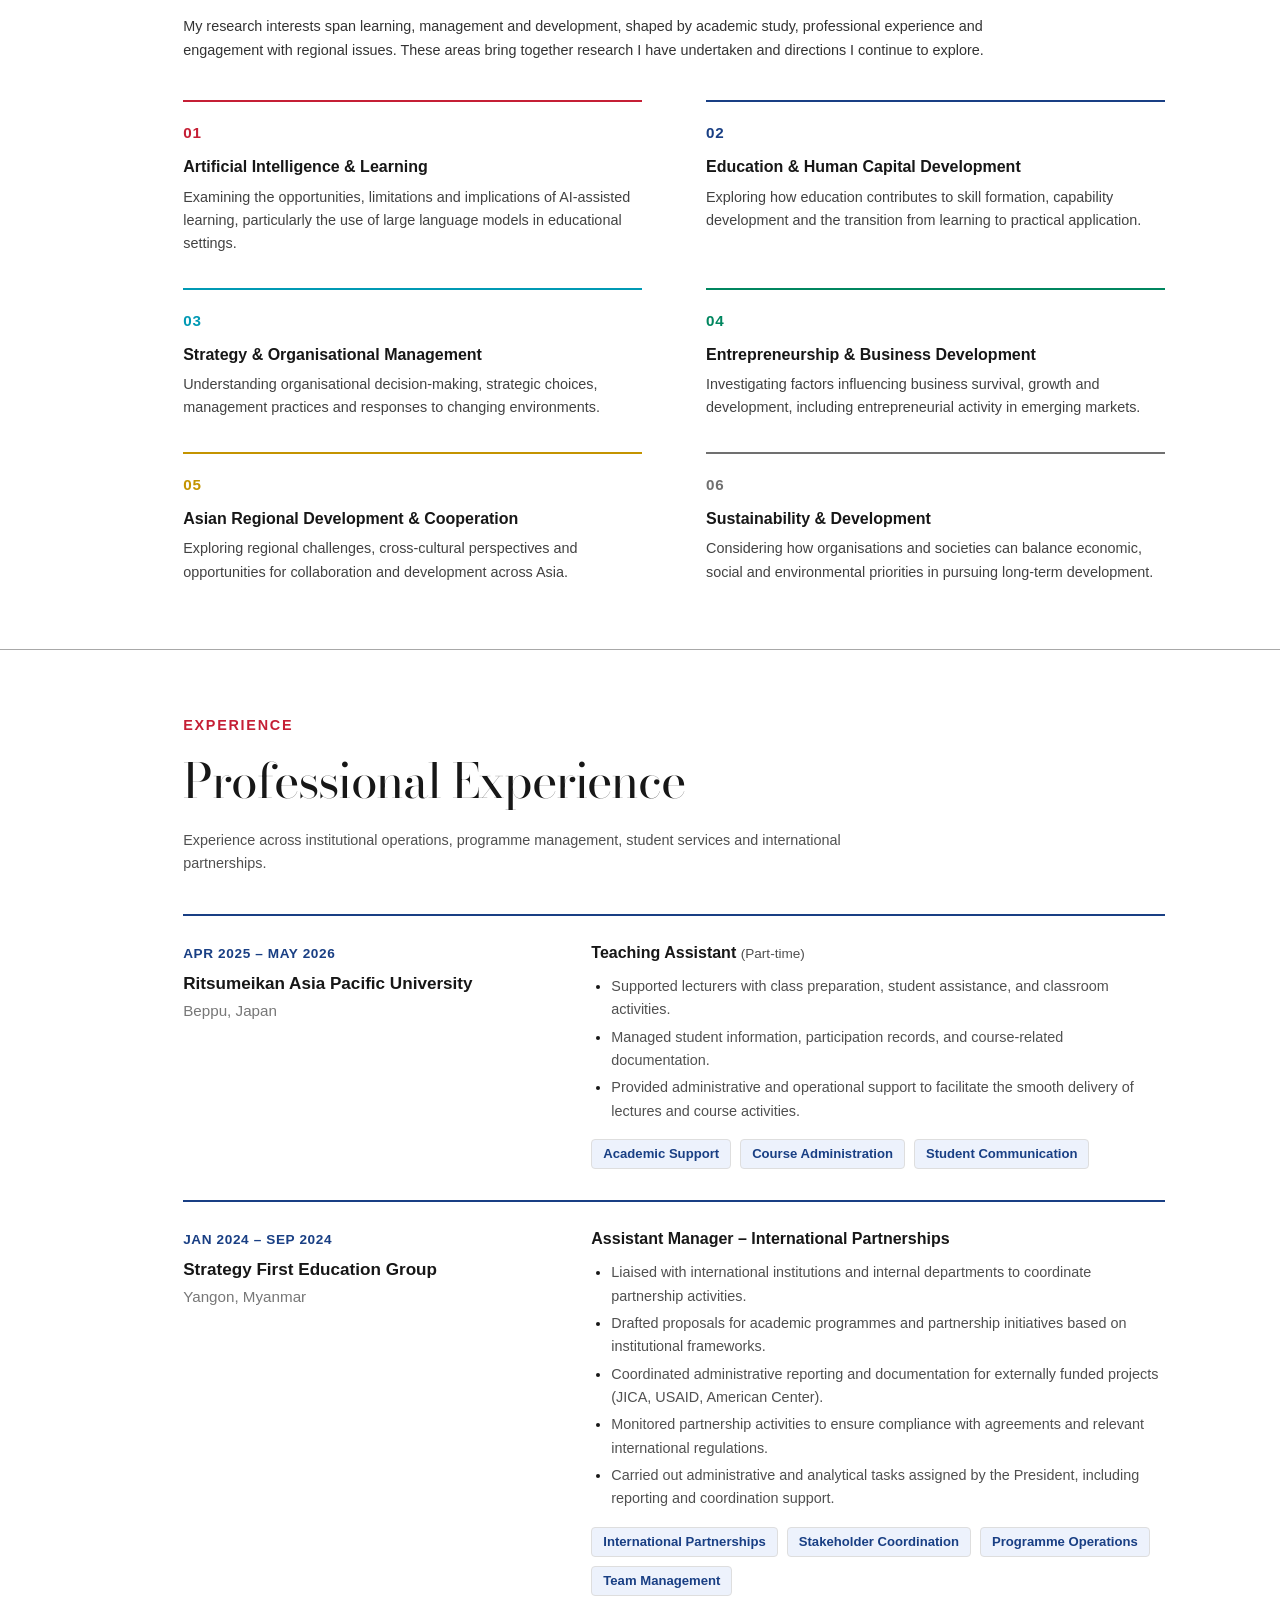
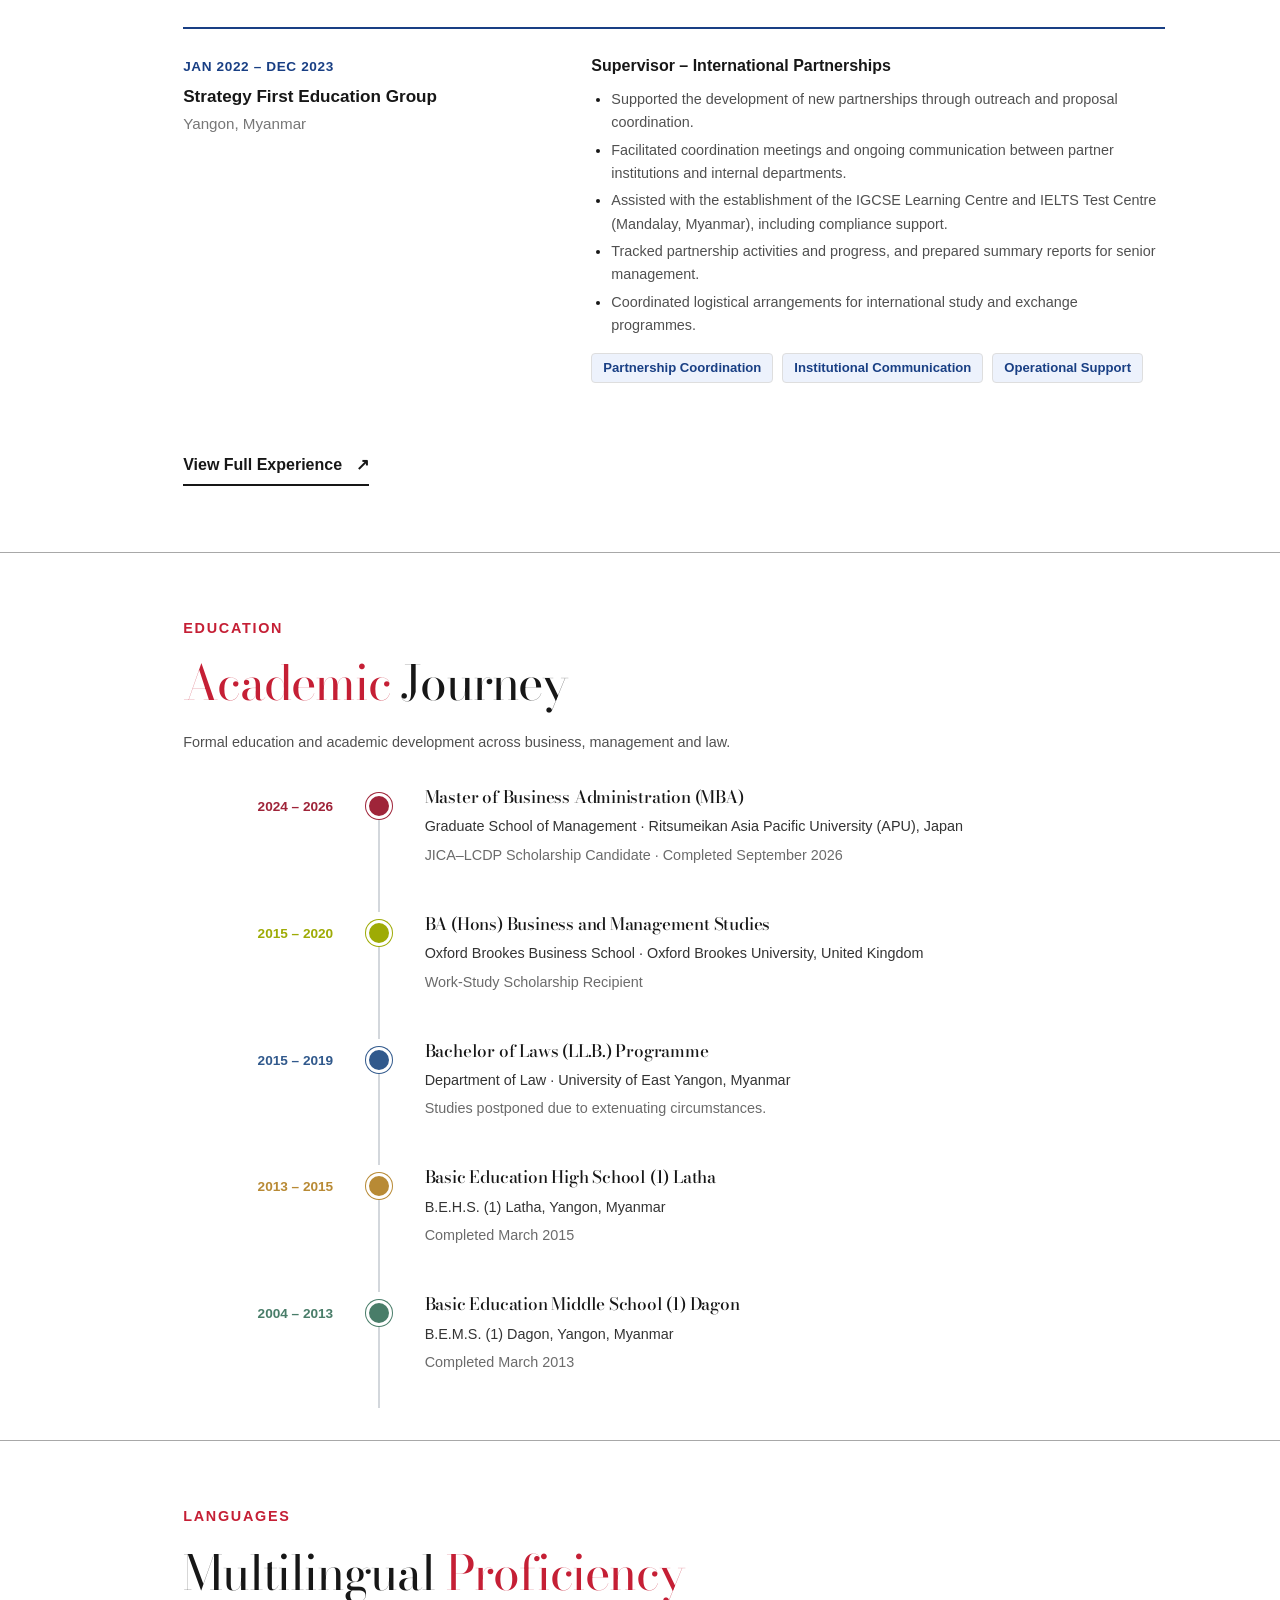
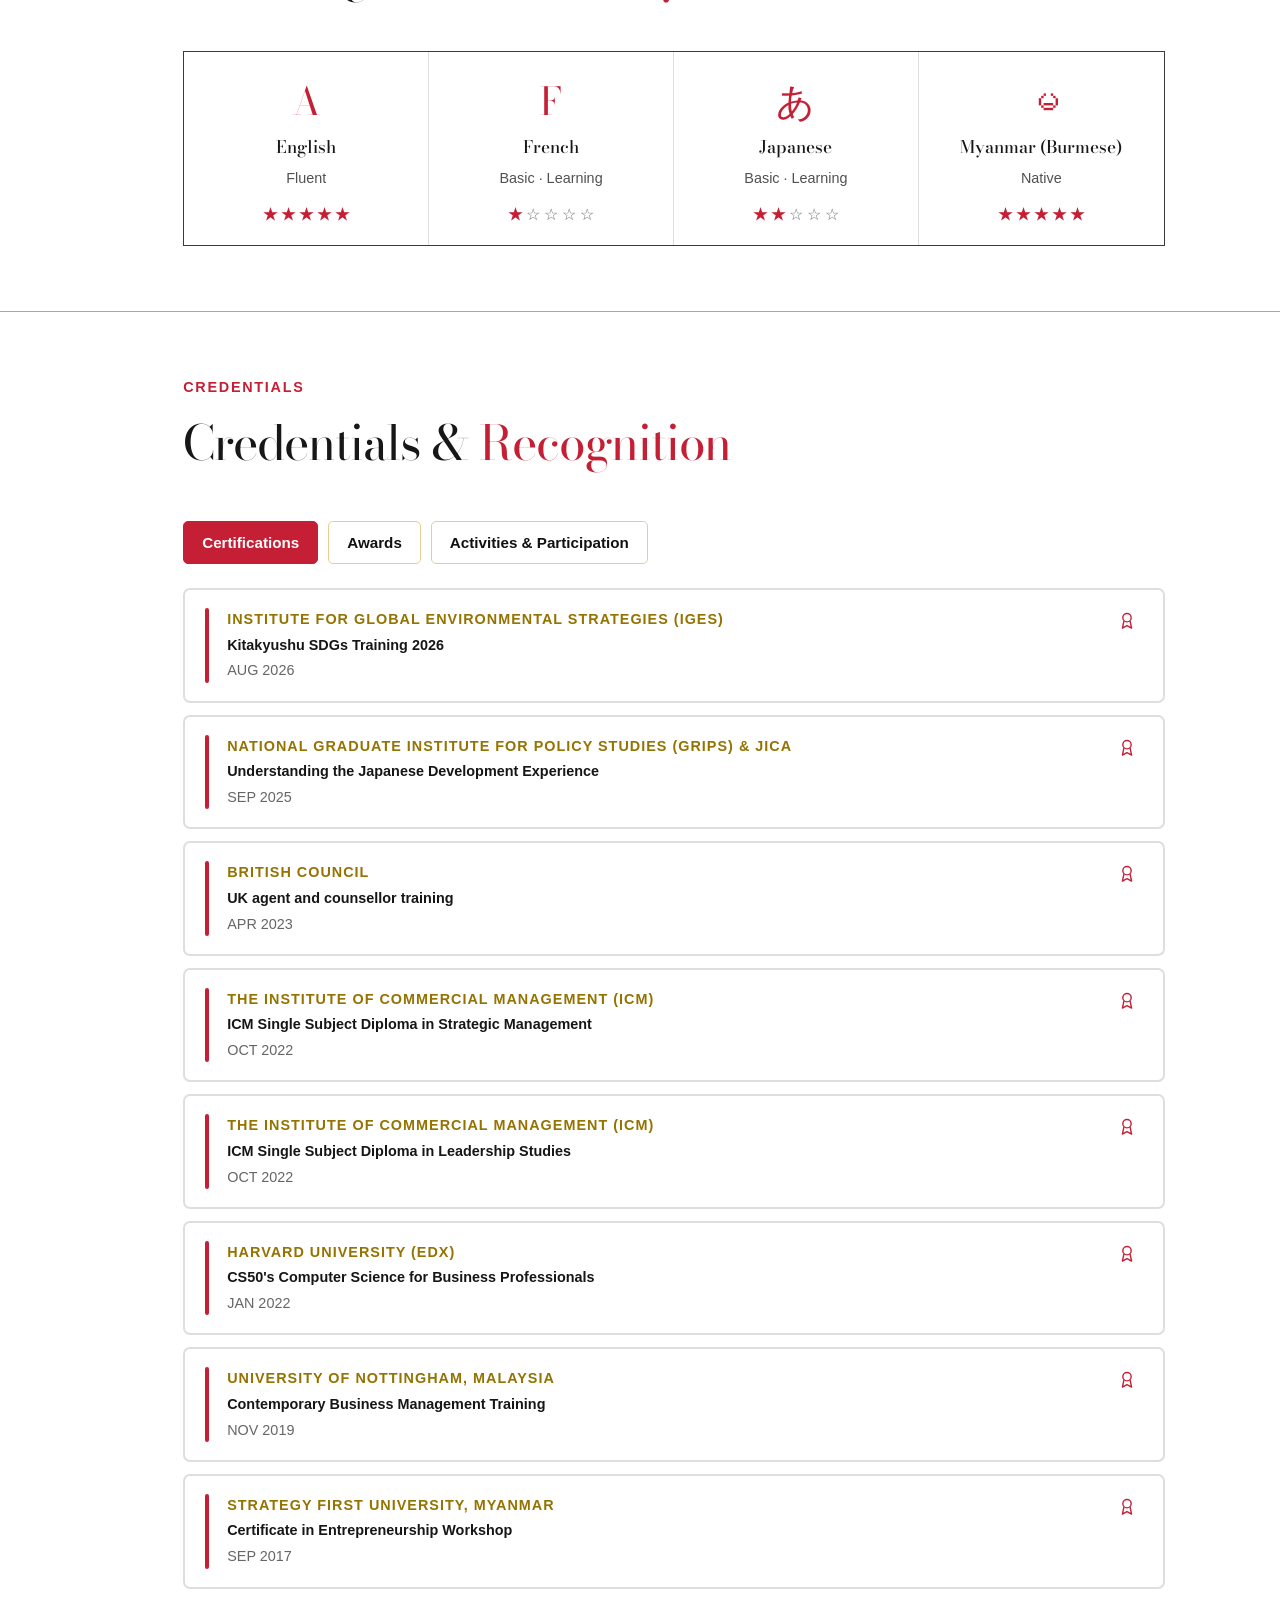
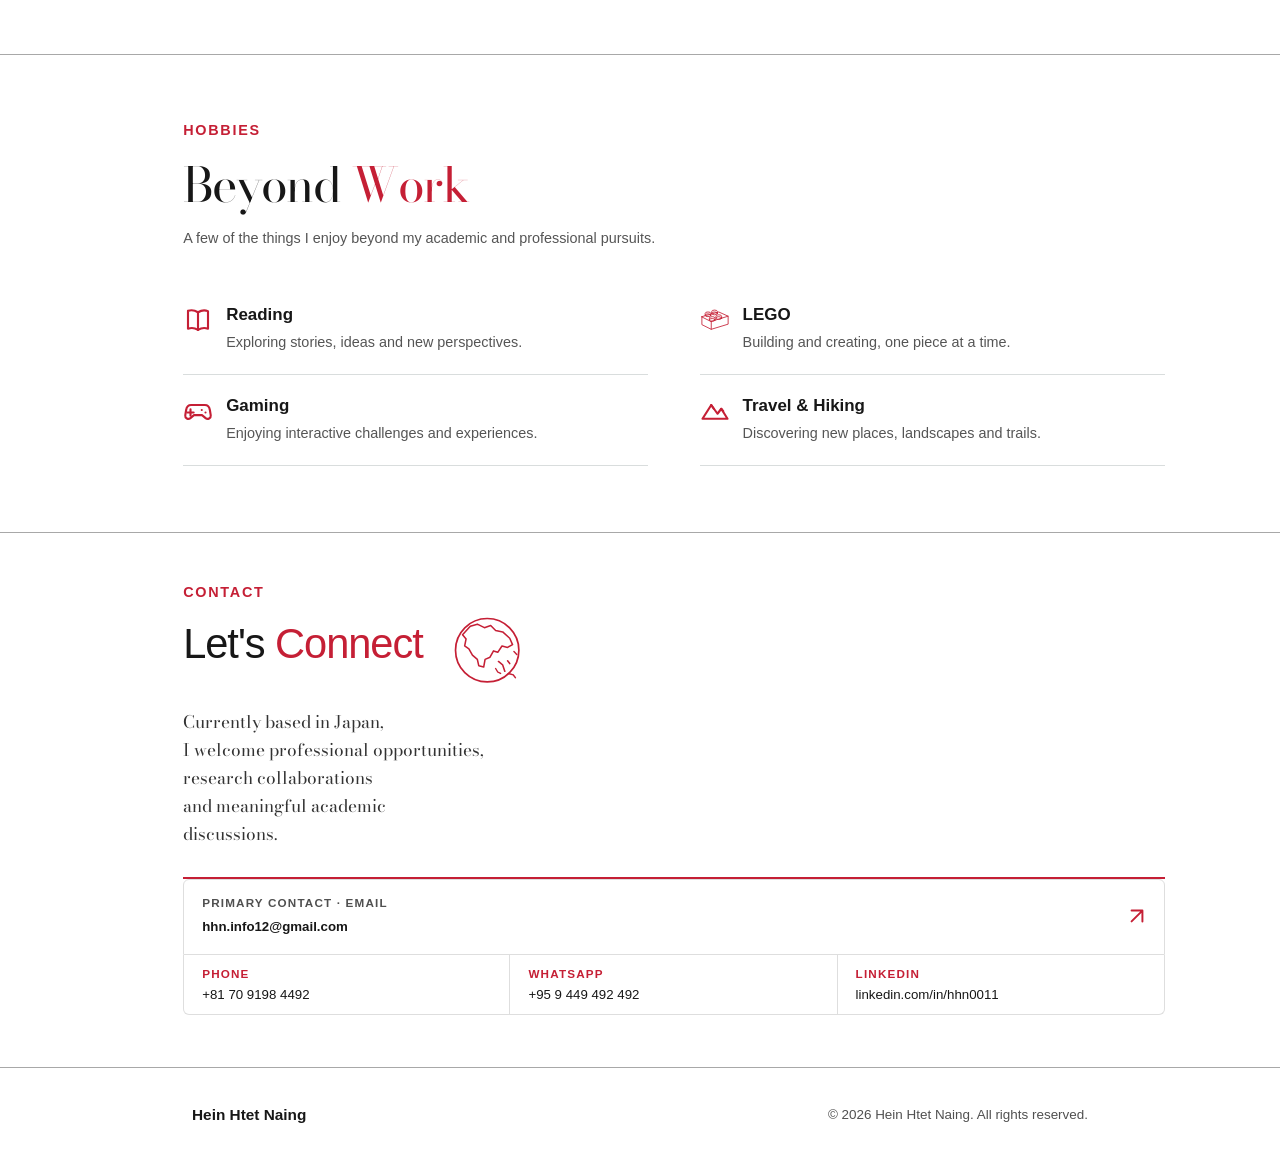
==== commit 75e4825b: "Refresh stylesheet for academic, contact and five-colour accents" ====
--- a/index.html
+++ b/index.html
@@ -8,7 +8,7 @@
     <link rel="preconnect" href="https://fonts.googleapis.com">
     <link rel="preconnect" href="https://fonts.gstatic.com" crossorigin>
     <link href="https://fonts.googleapis.com/css2?family=Bodoni+Moda:wght@400;500;600&display=swap" rel="stylesheet">
-    <link rel="stylesheet" href="css/style.css?v=20261022-consistency4">
+    <link rel="stylesheet" href="css/style.css?v=20261022-academic-contact5">
     <script src="js/script.js?v=20261013-2" defer></script>
 </head>
 <body>
--- a/css/style.css
+++ b/css/style.css
@@ -1580,3 +1580,51 @@
  .page-content .content-section h2{font-size:clamp(2.12rem,7.2vw,3.15rem)}
 }
 /* Specificity matches older section rules; avoid additional global overrides. */
+
+
+/* October 2026 section refinements: consistent academics, compact contact,
+   and intentional five-colour underlines. Intro geometry is unchanged. */
+:root{
+ --accent-five-red:#C51F35;
+ --accent-five-navy:#193F84;
+ --accent-five-cyan:#0099B4;
+ --accent-five-green:#00865F;
+ --accent-five-gold:#C49400;
+}
+.Intro-interests .interest-red{border-bottom-color:var(--accent-five-red)}
+.Intro-interests .interest-navy{border-bottom-color:var(--accent-five-navy)}
+.Intro-interests .interest-cyan{border-bottom-color:var(--accent-five-cyan)}
+.Intro-interests .interest-green{border-bottom-color:var(--accent-five-green)}
+.Intro-interests .interest-gold{border-bottom-color:var(--accent-five-gold)}
+.focus-item-1{--focus-accent:var(--accent-five-red)}
+.focus-item-2{--focus-accent:var(--accent-five-navy)}
+.focus-item-3{--focus-accent:var(--accent-five-cyan)}
+.focus-item-4{--focus-accent:var(--accent-five-green)}
+.focus-item-5{--focus-accent:var(--accent-five-gold)}
+.focus-item-6{--focus-accent:#707070}
+/* Academic timeline typography: preserve grid, dates, connectors and contents. */
+.page-content .education-details h3{
+ font-size:clamp(1.07rem,1.32vw,1.27rem);
+ line-height:1.42;
+ margin-bottom:6px;
+}
+.page-content .education-date{font-size:clamp(.85rem,1vw,.96rem)}
+.page-content .education-school{font-size:clamp(.9rem,.99vw,.96rem);line-height:1.55}
+.page-content .education-note{font-size:clamp(.86rem,.95vw,.93rem);line-height:1.54;margin-top:5px}
+.page-content .education-intro>p:last-child{font-size:clamp(.9rem,.99vw,.96rem);line-height:1.62}
+.page-content .education-list{margin-top:clamp(20px,2.4vw,32px)}
+/* Smaller contact footprint: reduce header, whitespace and link rows. */
+.page-content .contact-section{padding-top:clamp(32px,3.8vw,54px);padding-bottom:clamp(36px,4vw,58px)}
+.page-content .contact-section h2{font-size:clamp(2.05rem,3.25vw,3.25rem);margin-bottom:12px;line-height:1.13}
+.page-content .contact-label{margin-bottom:10px}
+.page-content .contact-intro{font-size:clamp(1.05rem,1.35vw,1.3rem)!important;line-height:1.5;max-width:740px}
+.page-content .contact-details{margin-top:clamp(18px,2.2vw,30px)}
+.page-content .contact-primary{padding:13px 14px 15px 18px;gap:12px}
+.page-content .contact-method{padding:9px 12px 10px 18px}
+.page-content .contact-method-label{font-size:.73rem}
+.page-content .contact-primary-address,.page-content .contact-method-value{font-size:.83rem}
+@media screen and (max-width:768px){
+ .page-content .contact-section{padding-top:32px;padding-bottom:40px}
+ .page-content .contact-section h2{font-size:clamp(1.95rem,6.5vw,2.6rem)}
+ .page-content .education-details h3{font-size:1.08rem}
+}
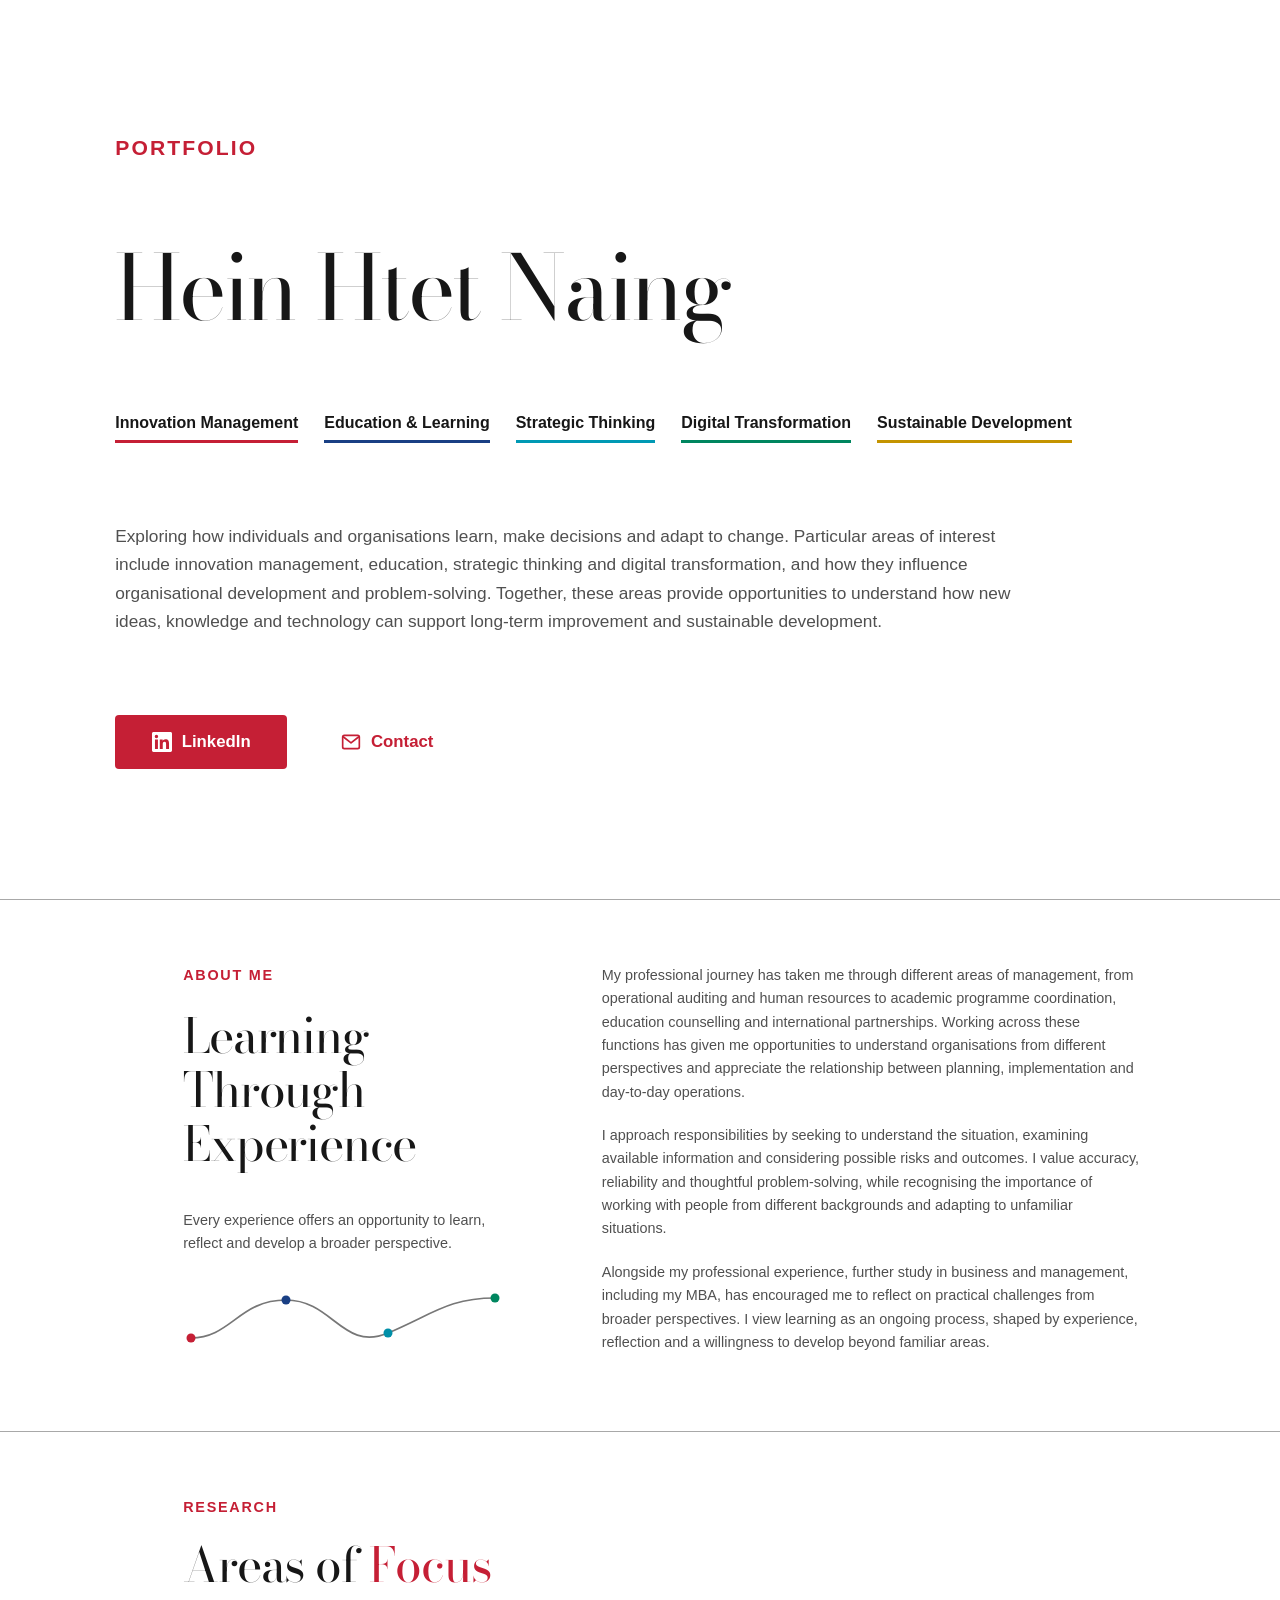
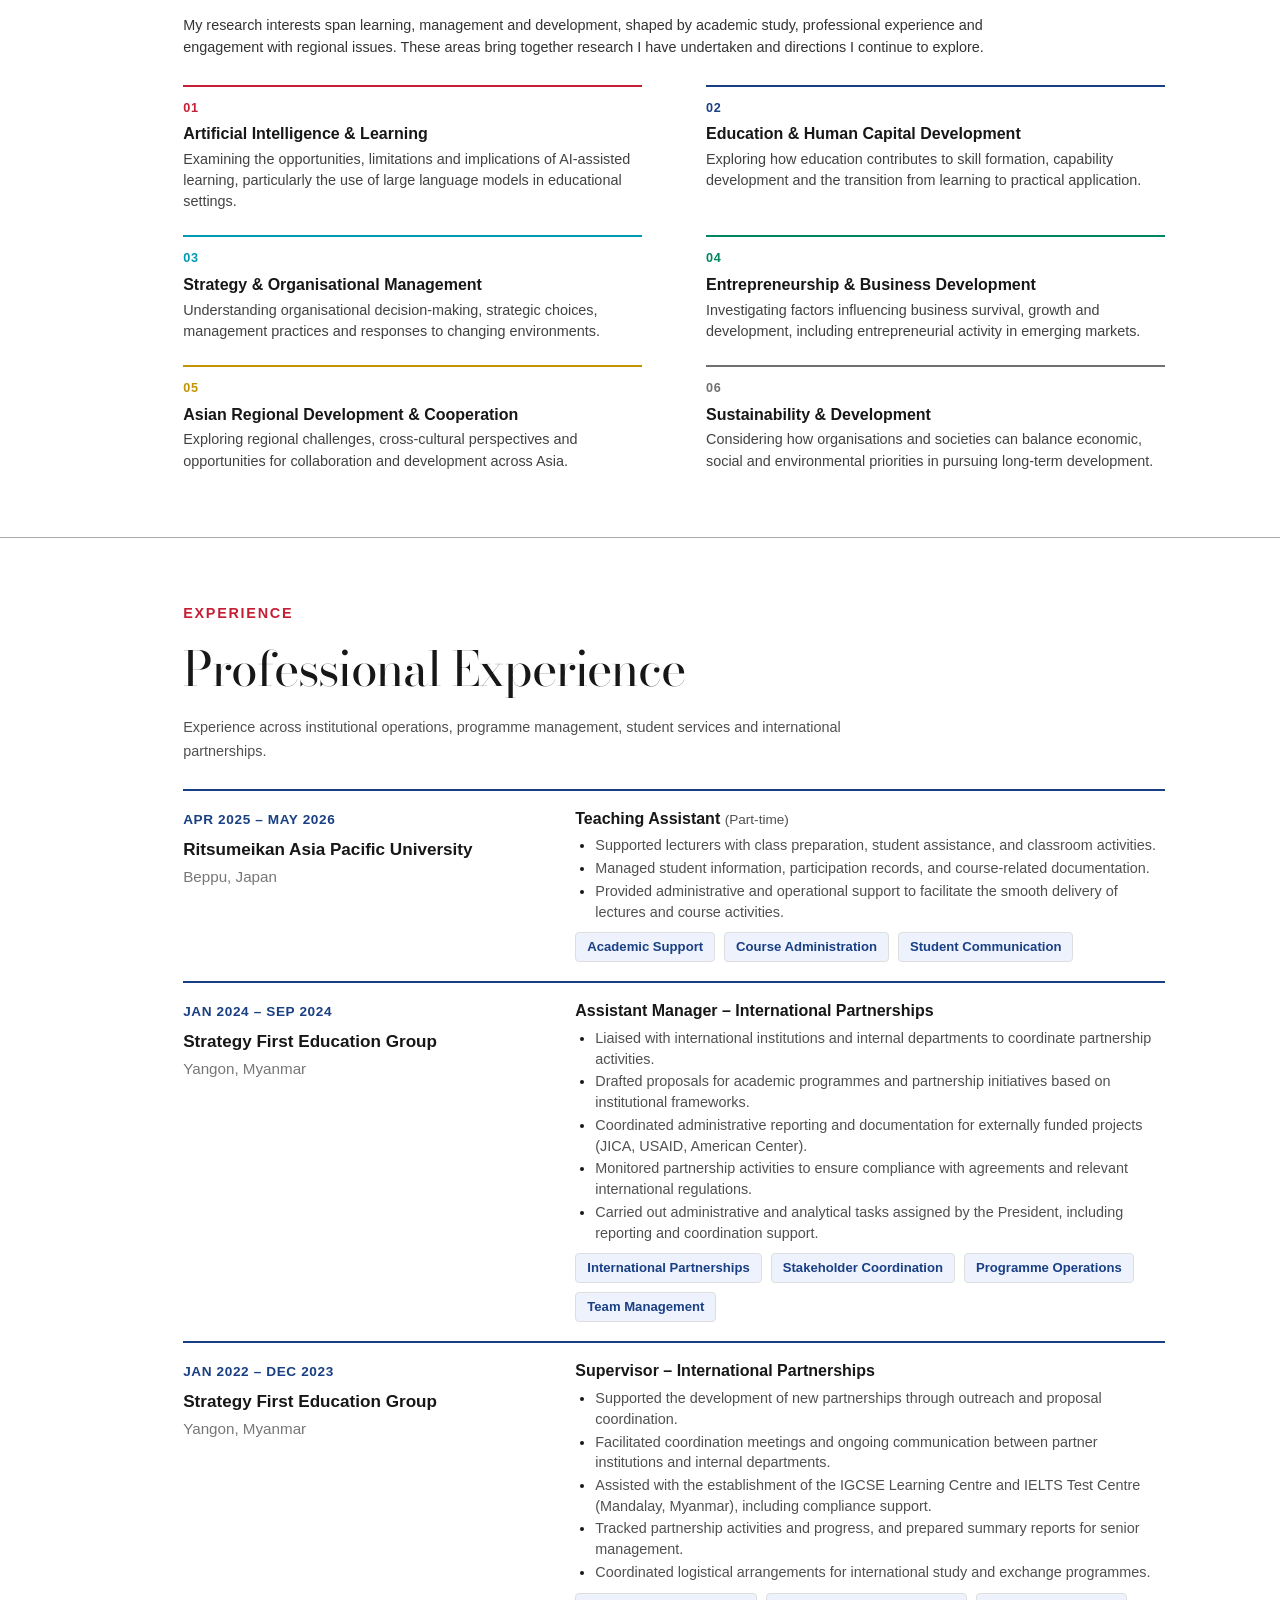
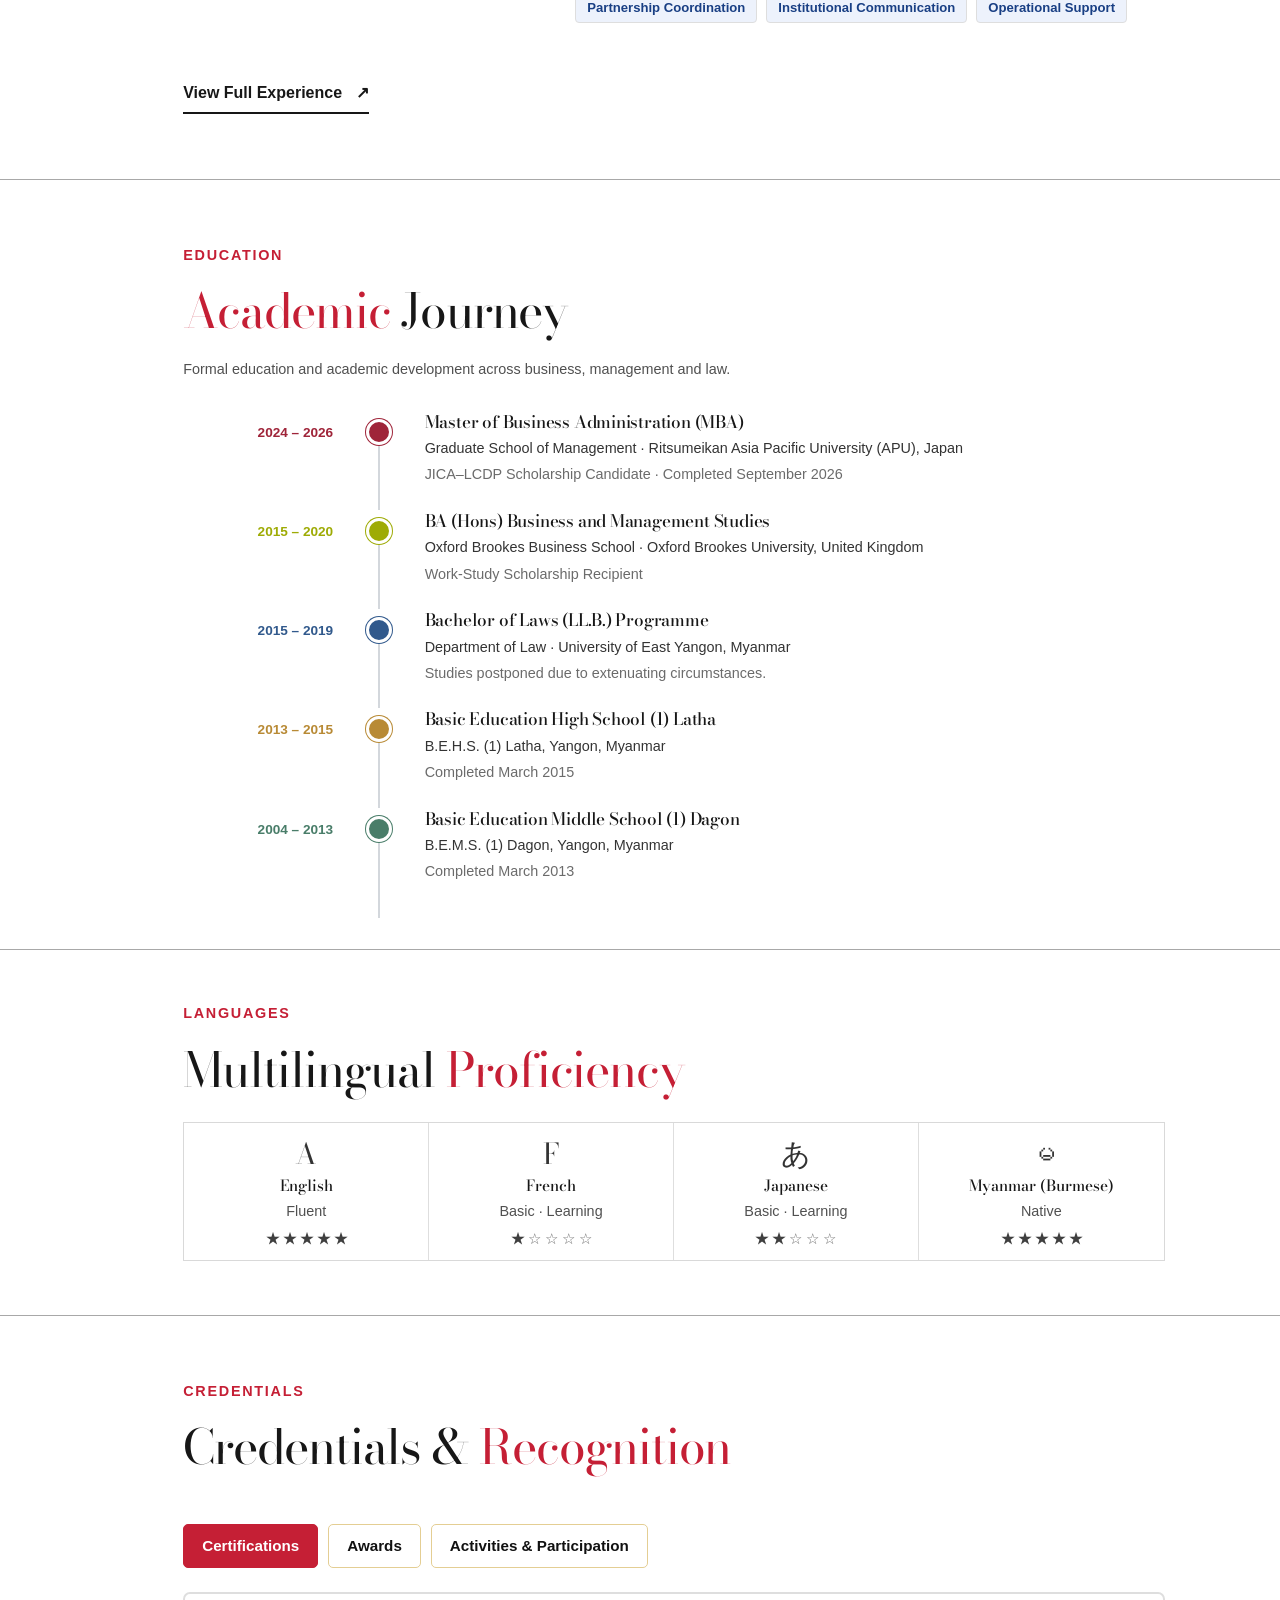
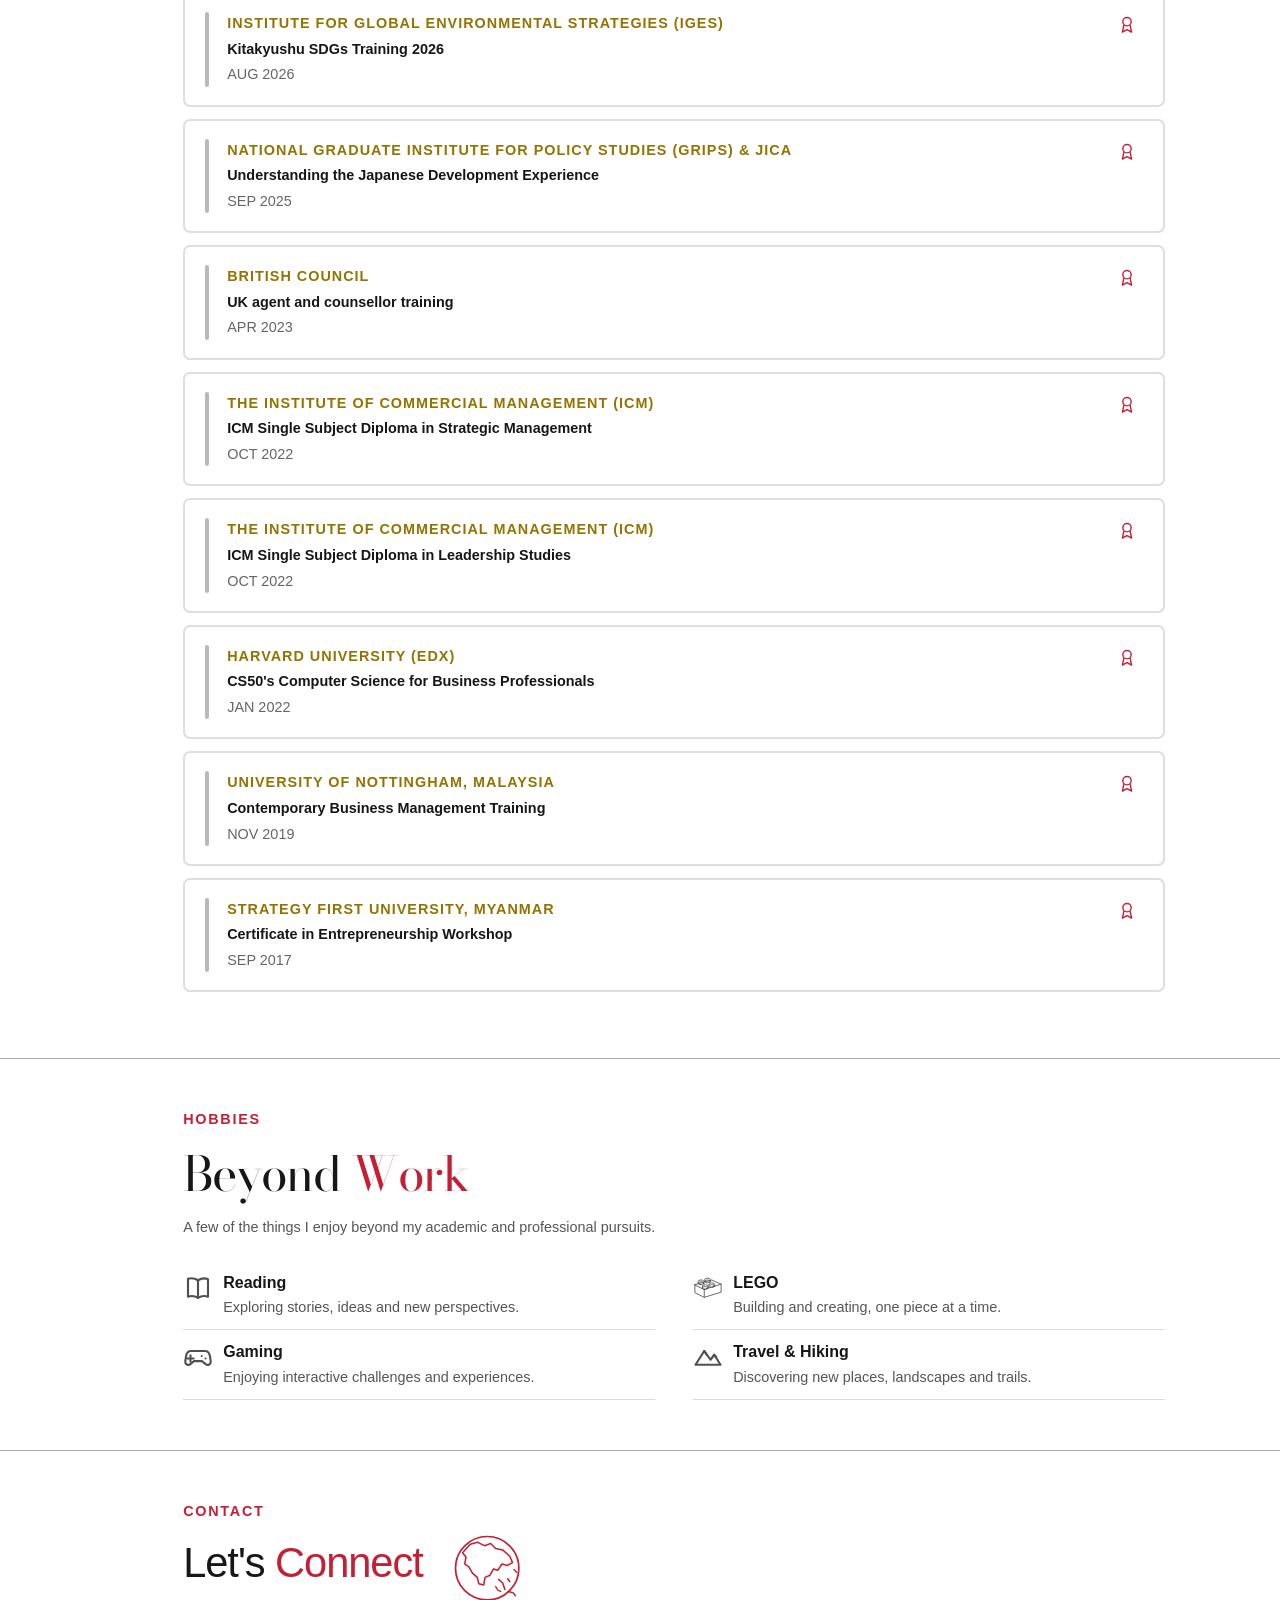
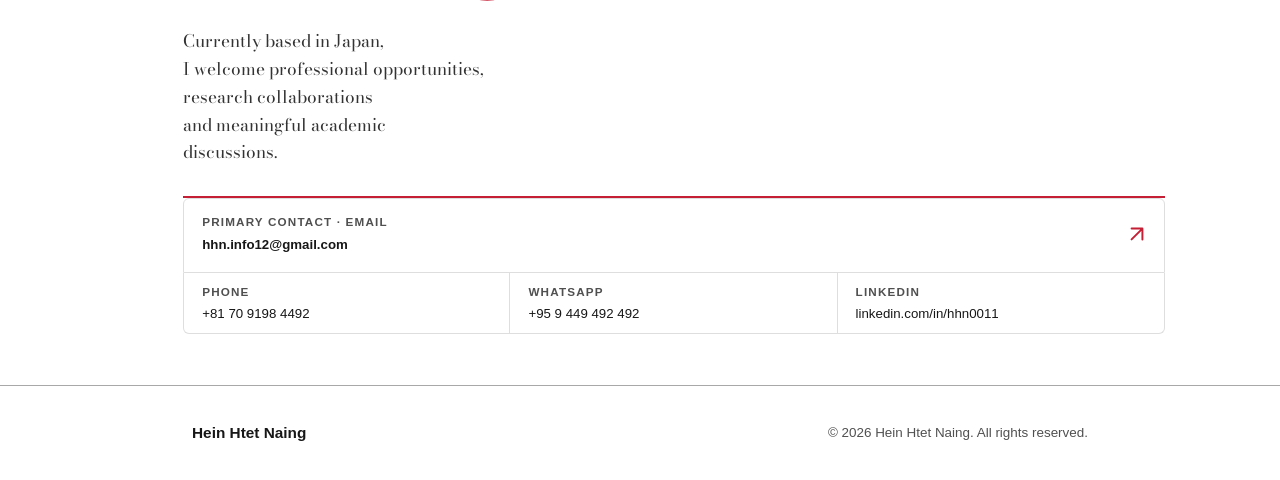
==== commit e8195cce: "Refresh stylesheet for compact visual refinements" ====
--- a/index.html
+++ b/index.html
@@ -8,7 +8,7 @@
     <link rel="preconnect" href="https://fonts.googleapis.com">
     <link rel="preconnect" href="https://fonts.gstatic.com" crossorigin>
     <link href="https://fonts.googleapis.com/css2?family=Bodoni+Moda:wght@400;500;600&display=swap" rel="stylesheet">
-    <link rel="stylesheet" href="css/style.css?v=20261022-academic-contact5">
+    <link rel="stylesheet" href="css/style.css?v=20261022-visual6">
     <script src="js/script.js?v=20261013-2" defer></script>
 </head>
 <body>
--- a/css/style.css
+++ b/css/style.css
@@ -1628,3 +1628,62 @@
  .page-content .contact-section h2{font-size:clamp(1.95rem,6.5vw,2.6rem)}
  .page-content .education-details h3{font-size:1.08rem}
 }
+
+
+/* Visual refinement following nine-page print review — 22 October 2026.
+   Maintain full-screen intro, existing section structures and five research underlines. */
+@media screen {
+  /* Research: tighter hierarchy without compressing text into unreadability. */
+  .page-content .focus-grid{row-gap:clamp(13px,1.8vw,23px);margin-top:clamp(19px,2vw,29px)}
+  .page-content .focus-item{padding-top:11px}
+  .page-content .focus-number{margin-bottom:5px;font-size:.79rem}
+  .page-content .focus-item h3{margin-bottom:4px;line-height:1.3}
+  .page-content .focus-item p{line-height:1.47!important}
+  .page-content .focus-introduction{line-height:1.52!important}
+  /* Experience: reduce blank bands between appointments and bullet lines. */
+  .page-content .experience-list{margin-top:clamp(16px,2vw,29px)}
+  .page-content .experience-entry{padding:17px 0 19px;gap:clamp(18px,3vw,48px)}
+  .page-content .experience-detail h4{margin-bottom:6px;line-height:1.36}
+  .page-content .experience-responsibilities{line-height:1.44}
+  .page-content .experience-responsibilities li+li{margin-top:2px}
+  .page-content .experience-tags{margin-top:10px}
+  .page-content .experience-additional{padding-top:15px}
+  /* Academic: maintain the editorial timeline with less vertical distance. */
+  .page-content .education-intro>p:last-child{line-height:1.48}
+  .page-content .education-entry{min-height:0}
+  .page-content .education-details{padding-bottom:clamp(14px,1.8vw,23px)}
+  .page-content .education-details h3{line-height:1.32;margin-bottom:4px}
+  .page-content .education-school{line-height:1.43}
+  .page-content .education-note{line-height:1.42;margin-top:3px}
+  /* Language: small, legible four-up grid (responsive rules retained). */
+  .page-content .languages-section{padding-top:clamp(34px,4vw,53px);padding-bottom:clamp(37px,4.3vw,58px)}
+  .page-content .language-grid{margin-top:clamp(15px,2vw,25px);border-color:#D9D9D9}
+  .page-content .language-cell{padding:14px clamp(8px,1.2vw,16px) 13px}
+  .page-content .language-glyph{font-size:clamp(1.7rem,2.25vw,2.1rem);margin-bottom:5px;color:#333333}
+  .page-content .language-cell h3{font-size:clamp(.96rem,1.15vw,1.1rem);line-height:1.3}
+  .page-content .language-level{margin-top:4px;font-size:.86rem;line-height:1.35}
+  .page-content .language-stars{padding-top:9px;font-size:.92rem}
+  /* Hobbies: leaner two-column rows, smaller icons, simpler monochrome accents. */
+  .page-content .hobbies-section{padding-top:clamp(32px,3.8vw,50px);padding-bottom:clamp(35px,4vw,52px)}
+  .page-content .hobbies-grid{margin-top:clamp(12px,1.7vw,22px);column-gap:clamp(16px,3vw,42px)}
+  .page-content .hobby-card{padding:11px 0;gap:10px}
+  .page-content .hobby-icon{color:#505050}
+  .page-content .hobby-card h3{font-size:1rem;line-height:1.35}
+  .page-content .hobby-card p{line-height:1.46}
+  /* Reserve crimson for identifying moments; neutralise repeated decoration. */
+  .page-content .language-stars .star-filled{color:#3F3F3F}
+  .page-content .credential-item::before{background:#B9B9B9}
+  .page-content .credential-issuer{color:#505050}
+  .page-content .credential-icon{color:#505050}
+  .page-content .contact-method-label{color:#505050}
+  .page-content .contact-link-arrow{color:#C51F35}
+}
+@media screen and (max-width:768px){
+ .page-content .languages-section{padding-top:33px;padding-bottom:39px}
+ .page-content .hobbies-section{padding-top:33px;padding-bottom:38px}
+ .page-content .experience-entry{padding:16px 0 18px}
+}
+@media print {
+ /* Skip links and floating navigation are interactive, not printable content. */
+ .skip-link,.floating-nav,.mobile-menu-button{display:none!important}
+}
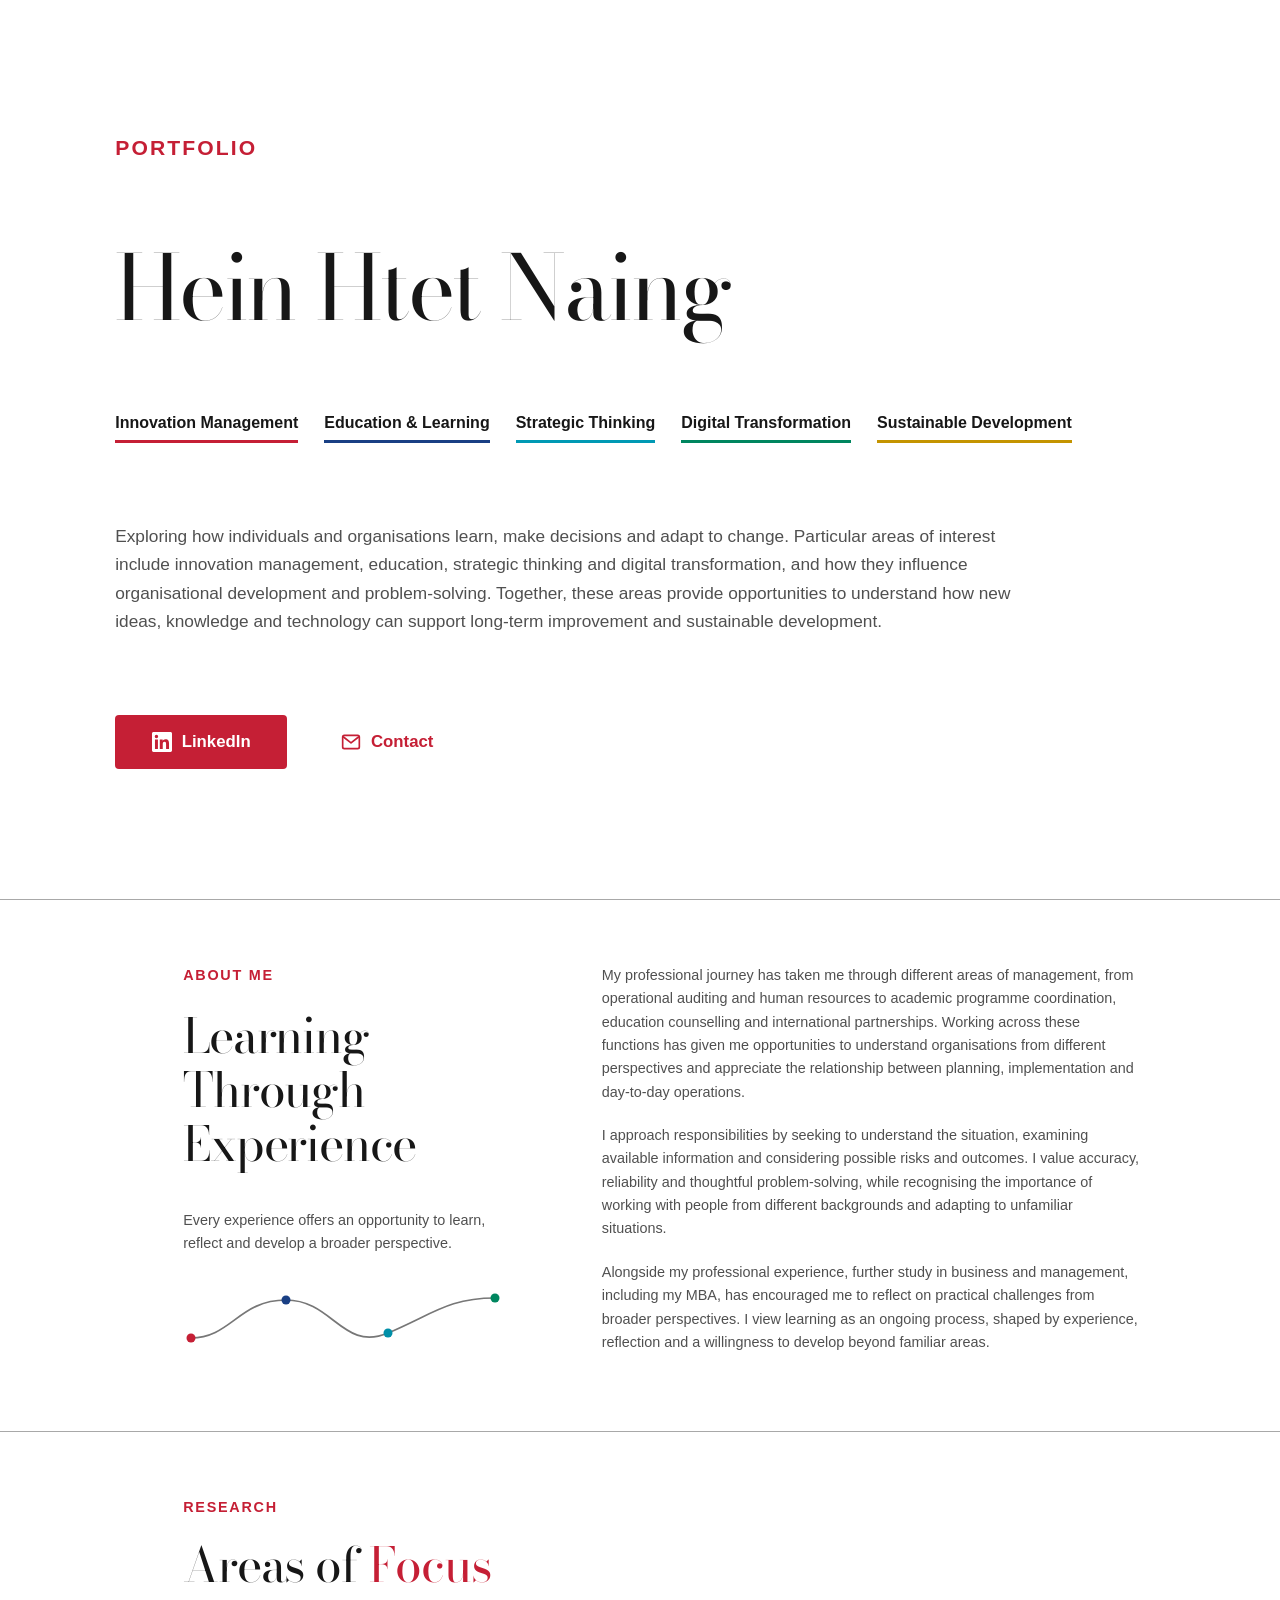
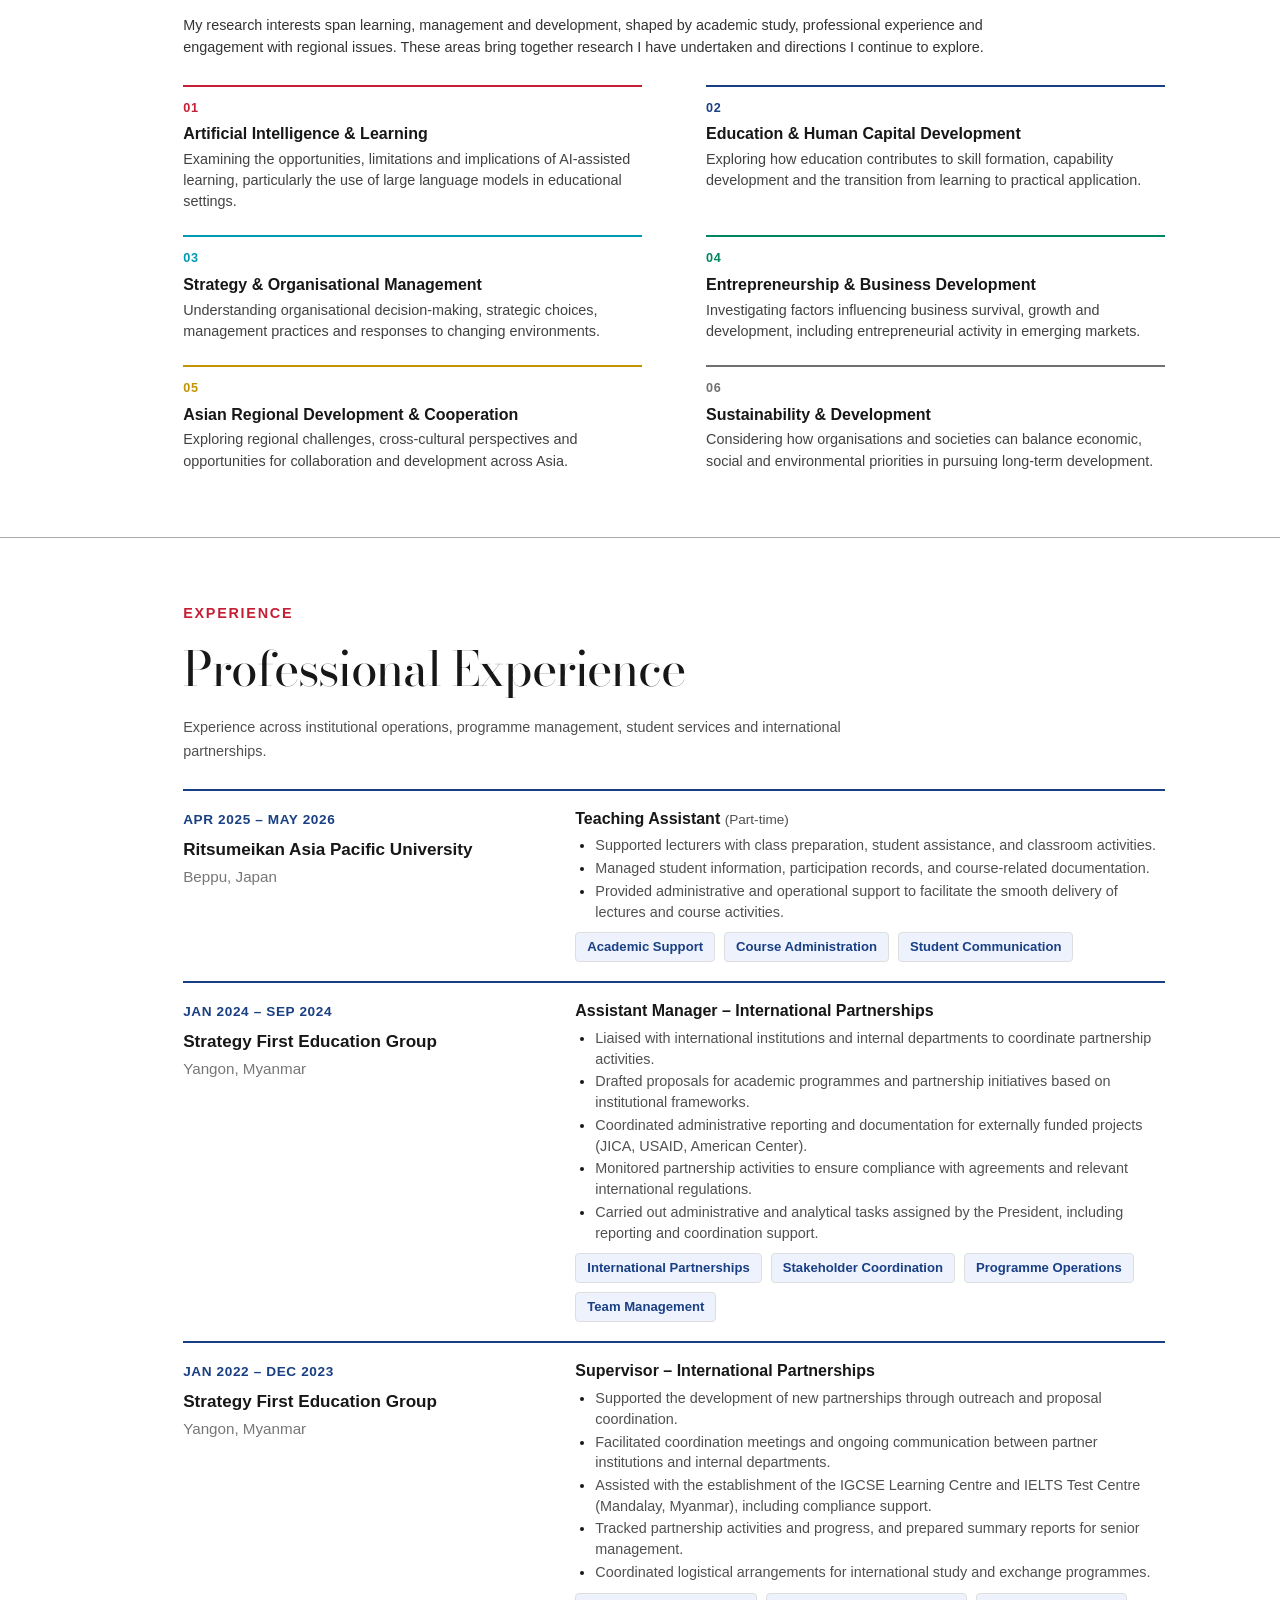
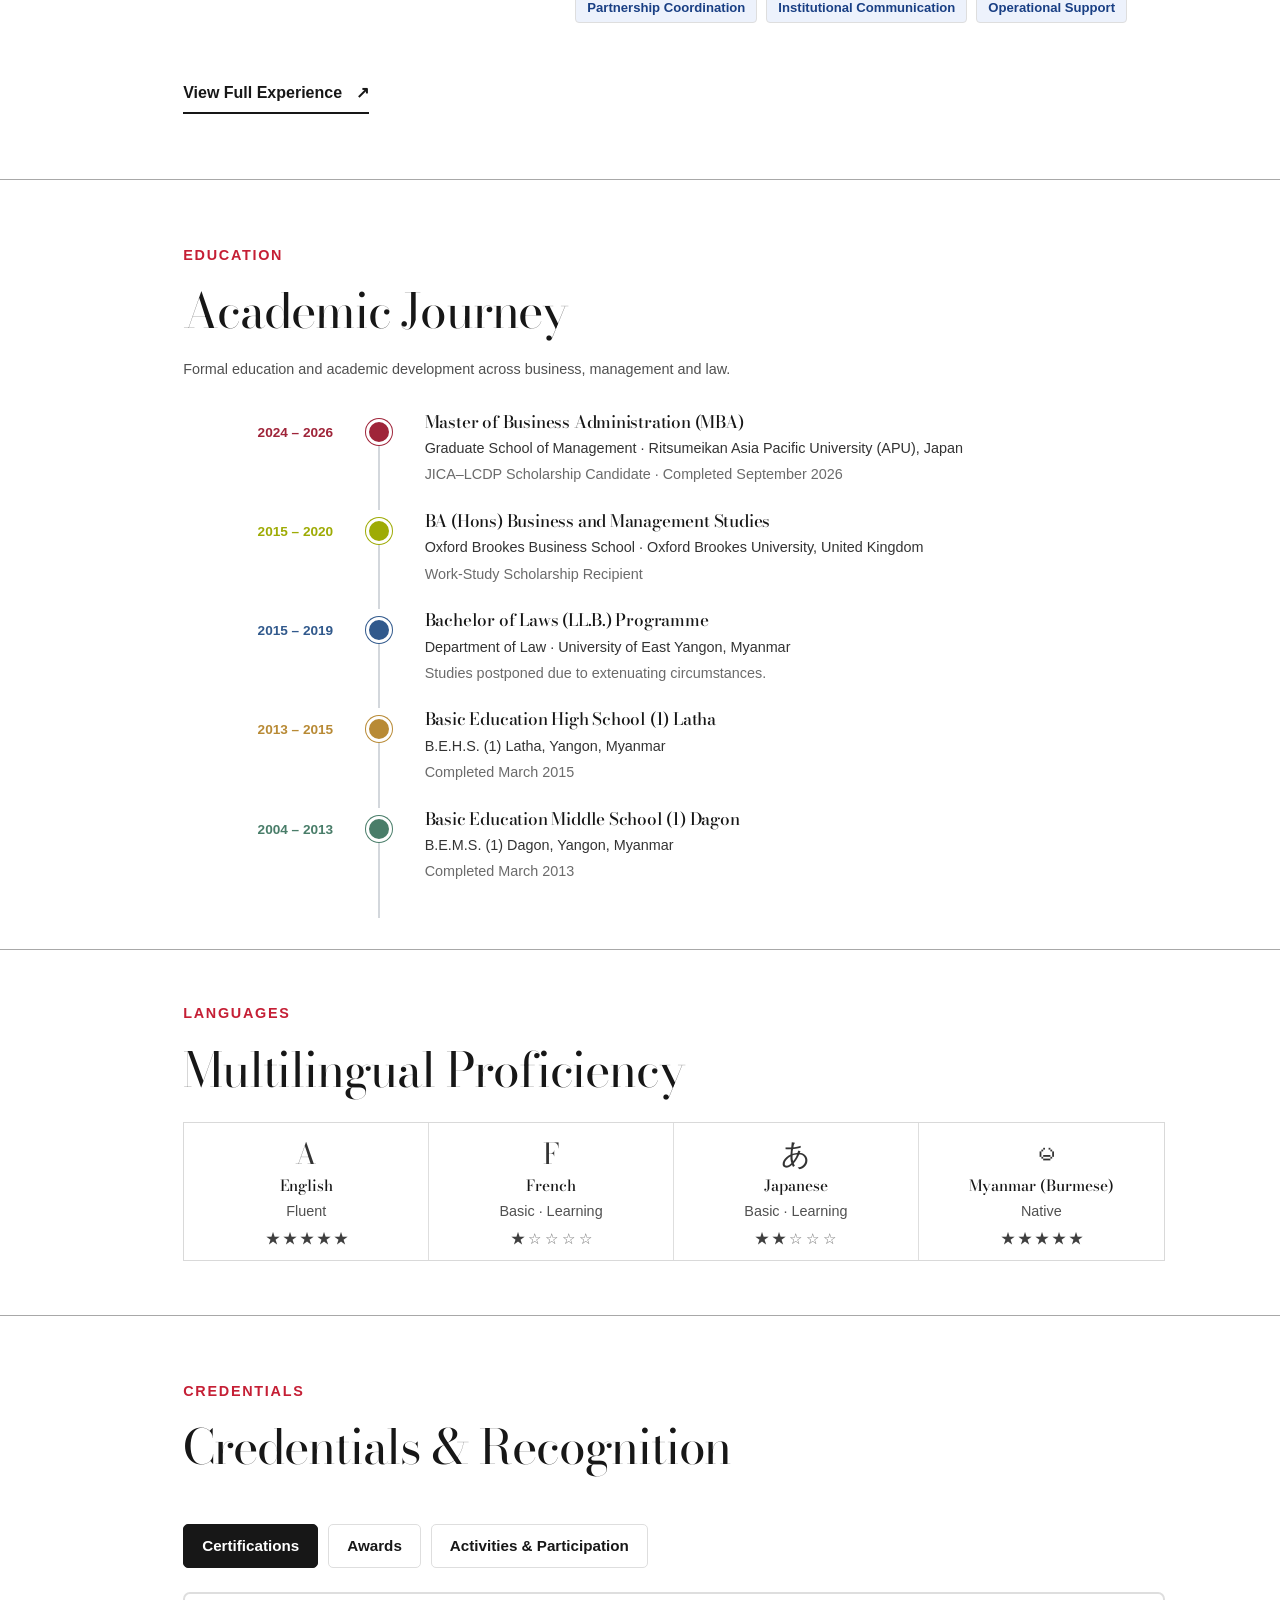
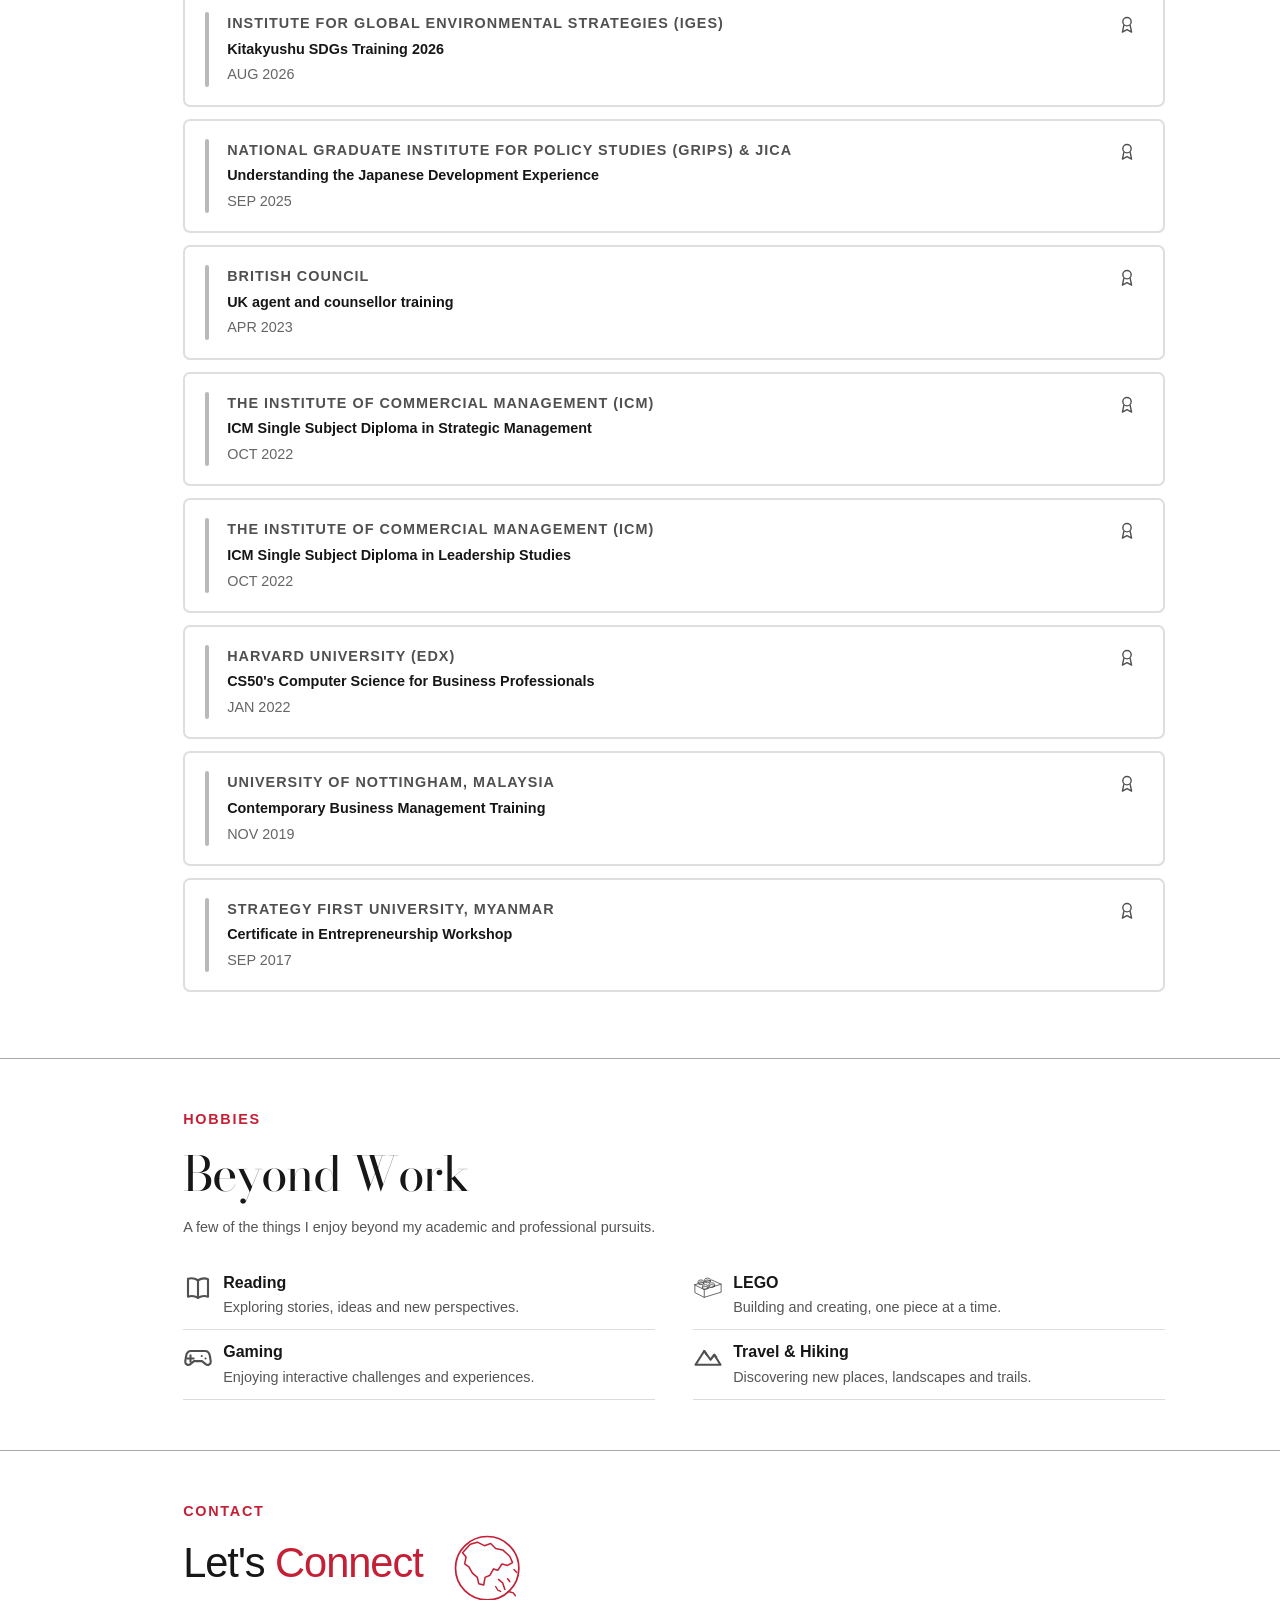
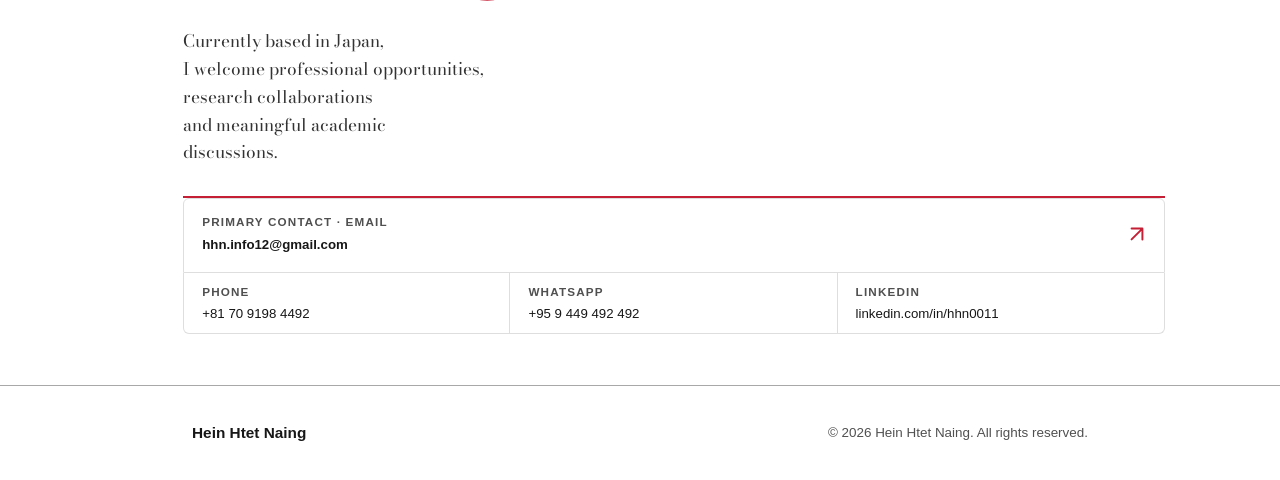
==== commit 68e7f346: "Load corrected hover and accent stylesheet" ====
--- a/index.html
+++ b/index.html
@@ -8,7 +8,7 @@
     <link rel="preconnect" href="https://fonts.googleapis.com">
     <link rel="preconnect" href="https://fonts.gstatic.com" crossorigin>
     <link href="https://fonts.googleapis.com/css2?family=Bodoni+Moda:wght@400;500;600&display=swap" rel="stylesheet">
-    <link rel="stylesheet" href="css/style.css?v=20261022-visual6">
+    <link rel="stylesheet" href="css/style.css?v=20261022-hover7">
     <script src="js/script.js?v=20261013-2" defer></script>
 </head>
 <body>
--- a/css/style.css
+++ b/css/style.css
@@ -1687,3 +1687,40 @@
  /* Skip links and floating navigation are interactive, not printable content. */
  .skip-link,.floating-nav,.mobile-menu-button{display:none!important}
 }
+
+/* Hover and accent consistency — 22 October 2026 */
+:root{--ui-hover:#F2F2F2;--ui-ink:#171717;--ui-muted:#505050;--ui-border:#DEDEDE;--ui-red:#C51F35;--ui-red-deep:#9D1830}
+.floating-nav a,.floating-nav a[href="#home"],.floating-nav a[href="#about"],.floating-nav a[href="#experience"],.floating-nav a[href="#research"],.floating-nav a[href="#languages"],.floating-nav a[href="#credentials"],.floating-nav a[href="#education"],.floating-nav a[href="#hobbies"],.floating-nav a[href="#contact"]{--nav-accent:#171717;--nav-ink:#FFFFFF}
+.floating-nav a:not(.active):hover,.floating-nav a:not(.active):focus-visible{background:#F2F2F2;color:#171717}
+.floating-nav a.active,.floating-nav a.active:hover,.floating-nav a.active:focus-visible{background:#171717;color:#FFFFFF}
+.floating-nav a:focus-visible{outline:2px solid #C51F35;outline-offset:2px}
+.credentials-tab{border-color:#DEDEDE;background:#FFFFFF;color:#171717}
+.credentials-tab[aria-selected="true"]{background:#171717;border-color:#171717;color:#FFFFFF}
+.credentials-tab:hover:not([aria-selected="true"]){background:#F2F2F2;border-color:#B8B8B8;color:#171717}
+.credentials-tab:focus-visible{outline:2px solid #C51F35;outline-offset:2px}
+.credential-item,.page-content .credential-item{border-color:#DEDEDE;background:#FFFFFF}
+.credential-item:hover,.page-content .credential-item:hover{background:#F7F7F7;border-color:#B8B8B8}
+.credential-issuer,.page-content .credential-issuer{color:#505050!important}
+.credential-item > .credential-award-icon{color:#505050}
+.credential-item::before,.page-content .credential-item::before{background:#B9B9B9}
+.credentials-title-accent,.languages-title-accent,.hobbies-title-accent,.education-title-accent,.experience-title-accent{color:#171717}
+.contact-title-accent{color:#C51F35}
+.hobby-icon,.page-content .hobby-icon{color:#505050}
+.language-glyph,.page-content .language-glyph{color:#333333}
+.language-stars .star-filled,.page-content .language-stars .star-filled{color:#3F3F3F}
+.page-content .contact-method-label{color:#505050}
+.page-content .contact-primary:hover .contact-primary-address,.page-content .contact-primary:focus-visible .contact-primary-address,.page-content .contact-method:hover .contact-method-value,.page-content .contact-method:focus-visible .contact-method-value{color:#171717}
+.page-content .contact-primary:hover,.page-content .contact-primary:focus-visible,.page-content .contact-method:hover,.page-content .contact-method:focus-visible{background:#F2F2F2;border-color:#B8B8B8}
+.site-footer .footer-back-top:hover{color:#171717}
+.Intro-button-primary:hover,.experience-standalone .experience-contact-links a:first-child:hover{background:#9D1830;border-color:#9D1830;color:#FFFFFF}
+.Intro-button-secondary:hover{background:#F2F2F2;border-color:#171717;color:#171717}
+.experience-standalone .experience-contact-links a:hover{background:#F2F2F2;border-color:#B8B8B8;color:#171717}
+.experience-standalone .experience-contact-links a:first-child:hover{background:#9D1830;border-color:#9D1830;color:#FFFFFF}
+.experience-standalone .experience-contact-links a:focus-visible{outline:2px solid #C51F35;outline-offset:3px}
+/* Five-colour underlines are intentional exceptions. */
+.Intro-interests .interest-red{border-bottom-color:#C51F35}
+.Intro-interests .interest-navy{border-bottom-color:#193F84}
+.Intro-interests .interest-cyan{border-bottom-color:#0099B4}
+.Intro-interests .interest-green{border-bottom-color:#00865F}
+.Intro-interests .interest-gold{border-bottom-color:#C49400}
+.focus-item-1{--focus-accent:#C51F35}.focus-item-2{--focus-accent:#193F84}.focus-item-3{--focus-accent:#0099B4}.focus-item-4{--focus-accent:#00865F}.focus-item-5{--focus-accent:#C49400}.focus-item-6{--focus-accent:#707070}
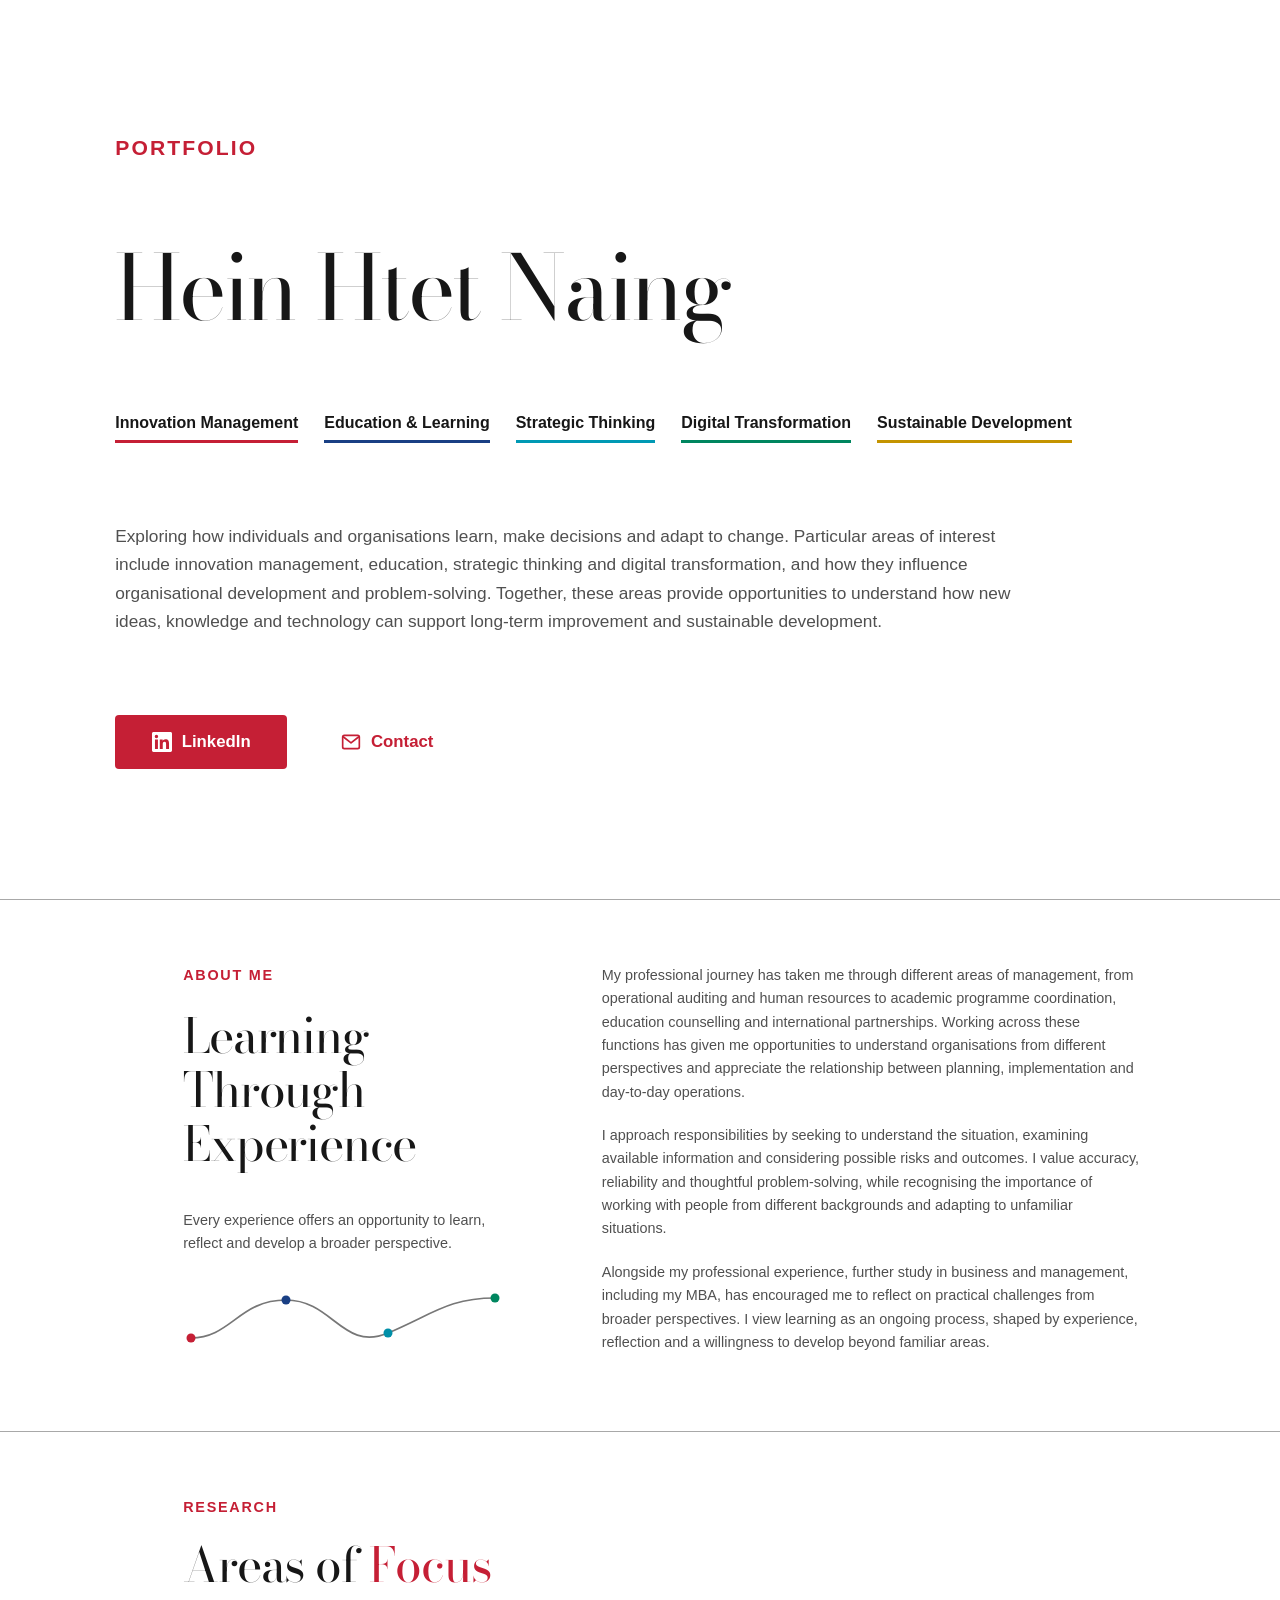
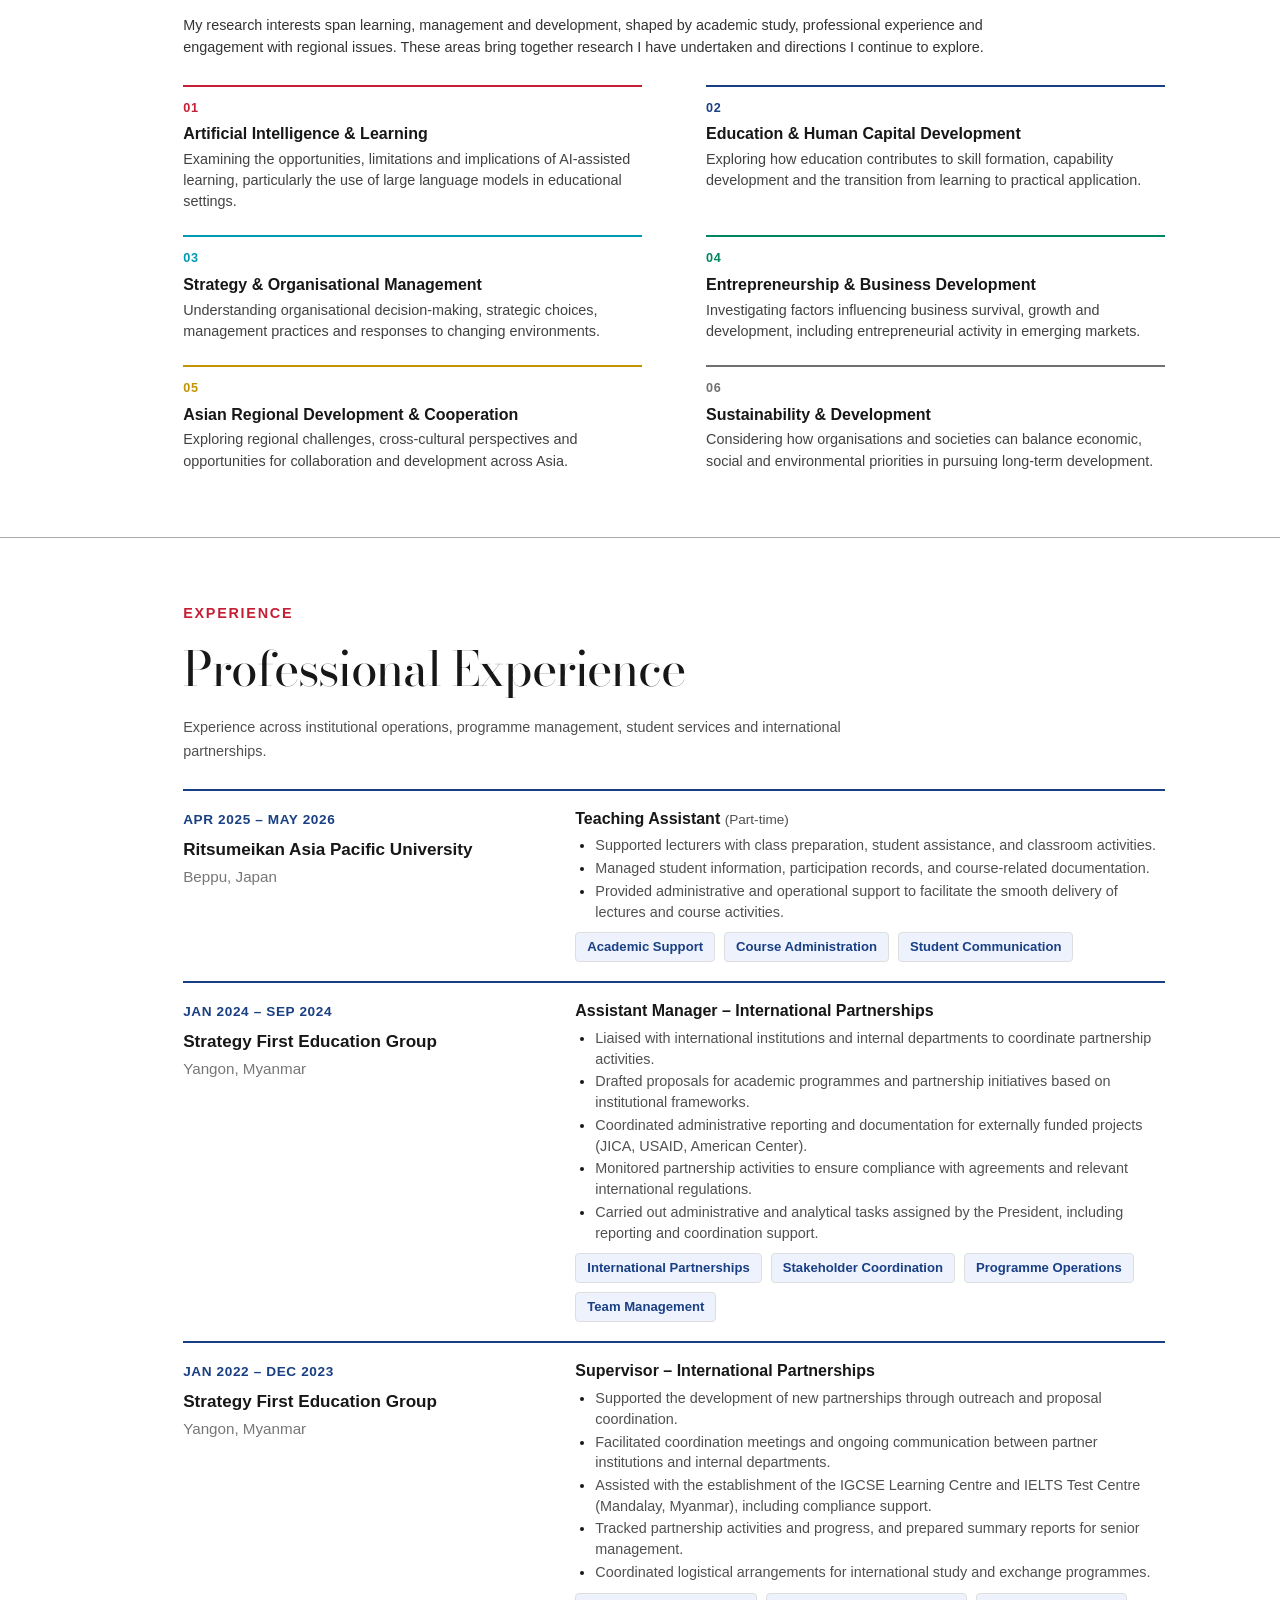
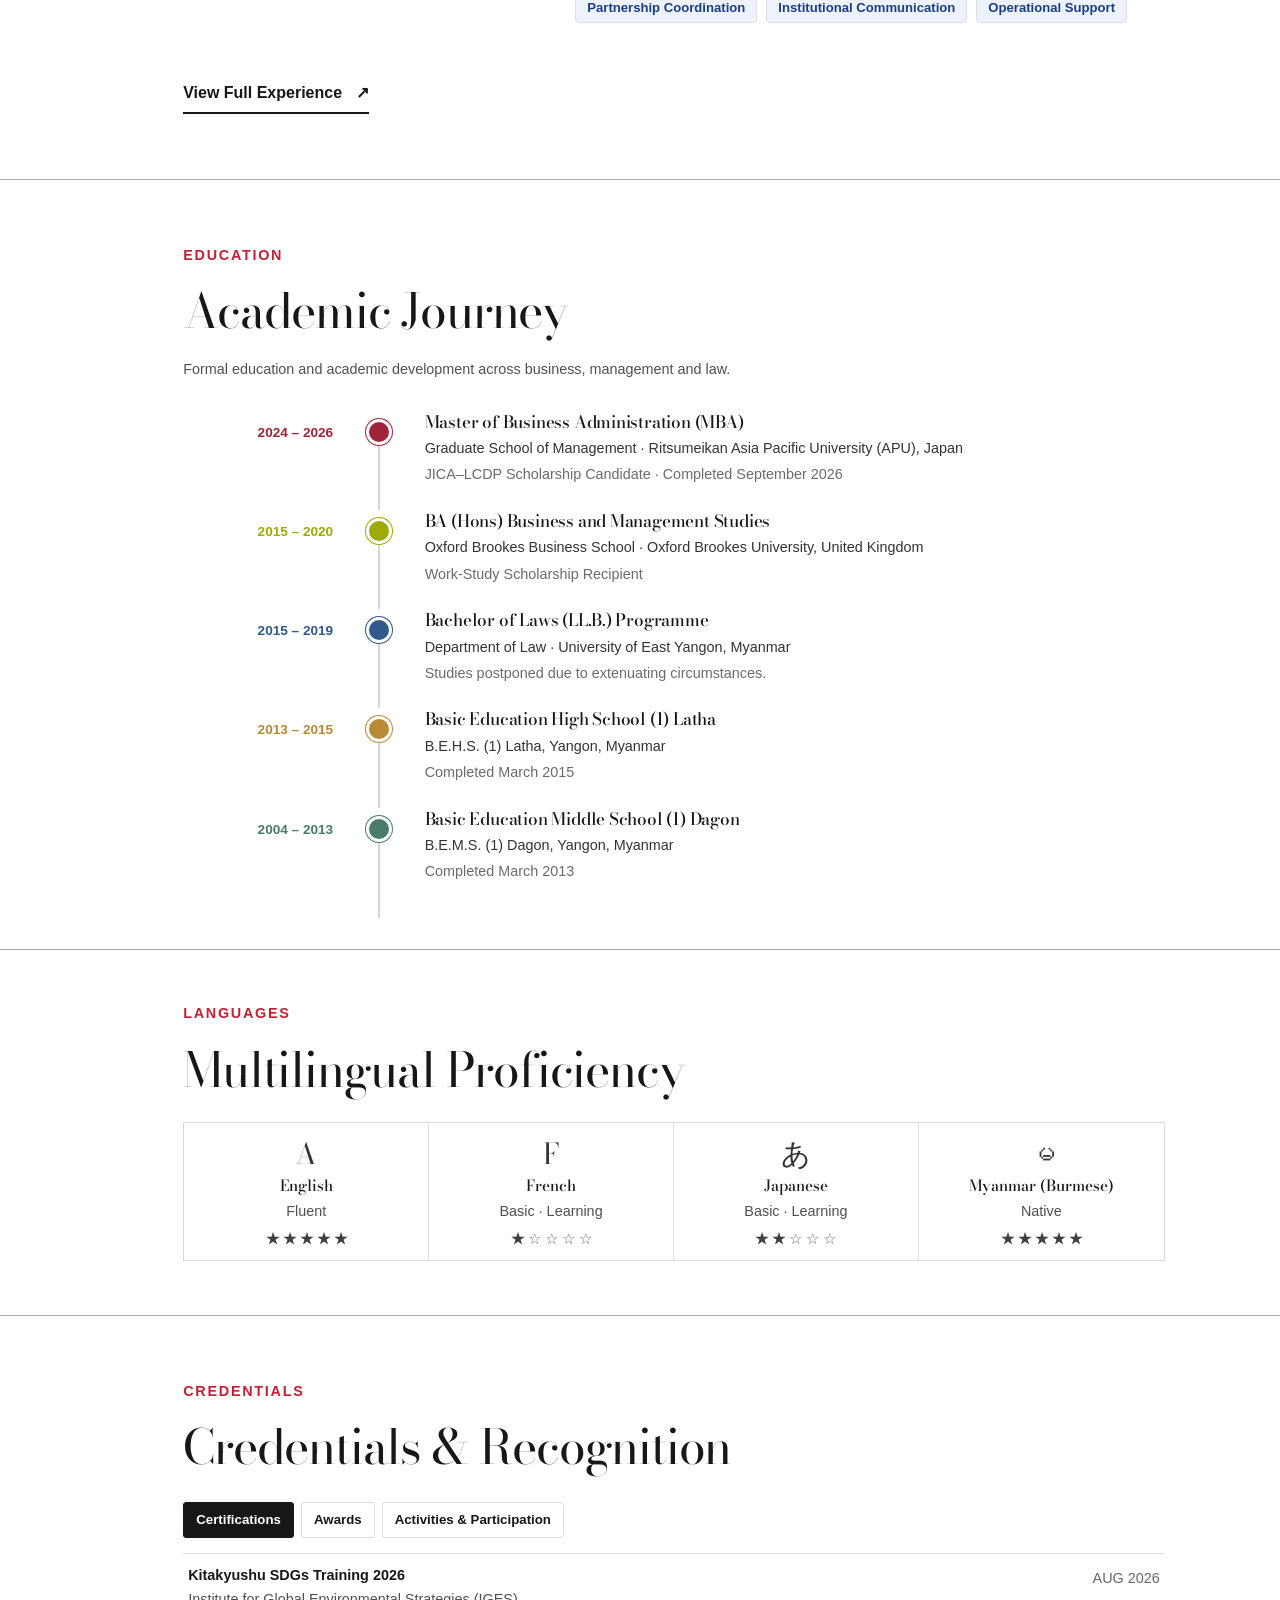
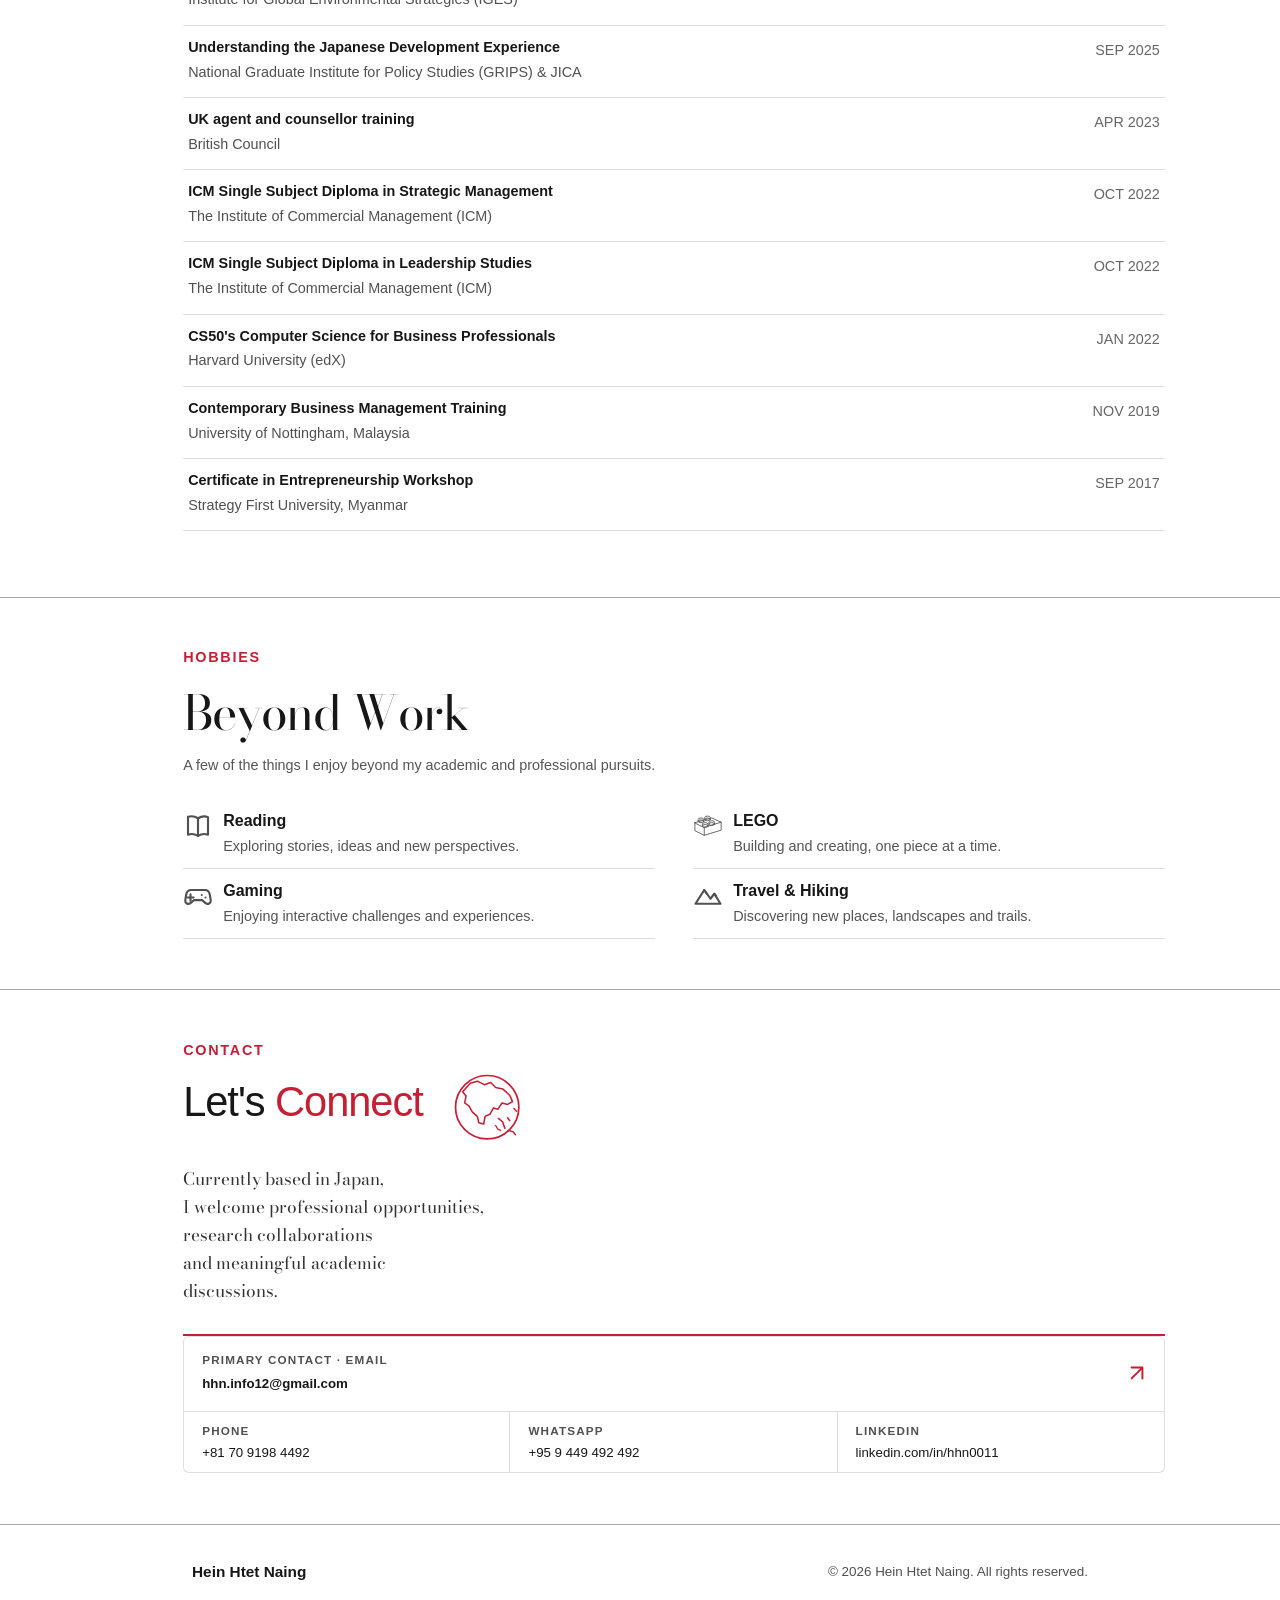
==== commit 034facaf: "Refresh stylesheet for compact credentials layout" ====
--- a/index.html
+++ b/index.html
@@ -8,7 +8,7 @@
     <link rel="preconnect" href="https://fonts.googleapis.com">
     <link rel="preconnect" href="https://fonts.gstatic.com" crossorigin>
     <link href="https://fonts.googleapis.com/css2?family=Bodoni+Moda:wght@400;500;600&display=swap" rel="stylesheet">
-    <link rel="stylesheet" href="css/style.css?v=20261022-hover7">
+    <link rel="stylesheet" href="css/style.css?v=20261022-credentials8">
     <script src="js/script.js?v=20261013-2" defer></script>
 </head>
 <body>
--- a/css/style.css
+++ b/css/style.css
@@ -1724,3 +1724,66 @@
 .Intro-interests .interest-green{border-bottom-color:#00865F}
 .Intro-interests .interest-gold{border-bottom-color:#C49400}
 .focus-item-1{--focus-accent:#C51F35}.focus-item-2{--focus-accent:#193F84}.focus-item-3{--focus-accent:#0099B4}.focus-item-4{--focus-accent:#00865F}.focus-item-5{--focus-accent:#C49400}.focus-item-6{--focus-accent:#707070}
+
+
+/* Compact editorial credentials — replaces visual cards, retains content and tabs. */
+.page-content .credentials-tabs{margin:clamp(17px,2.3vw,29px) 0 15px;gap:7px}
+.page-content .credentials-tab{font-size:.83rem;padding:8px 12px;border-radius:3px}
+.page-content .credentials-panel{display:block}
+.page-content .credentials-panel[hidden]{display:none}
+.page-content .credential-item{
+ display:block;
+ padding:12px 5px 13px;
+ margin:0;
+ border:0;
+ border-bottom:1px solid #DEDEDE;
+ border-radius:0;
+ background:#FFFFFF;
+}
+.page-content .credential-item:first-child{border-top:1px solid #DEDEDE}
+.page-content .credential-item:hover{background:#F7F7F7;border-color:#DEDEDE}
+.page-content .credential-item::before{display:none}
+.page-content .credential-item>.credential-award-icon{display:none}
+.page-content .credential-item-body{
+ display:grid;
+ grid-template-columns:minmax(0,1fr) auto;
+ column-gap:clamp(10px,2.5vw,30px);
+ row-gap:3px;
+ align-items:start;
+}
+.page-content .credential-item h3{
+ grid-column:1;
+ grid-row:1;
+ margin:0;
+ color:#171717;
+ font-size:clamp(.9rem,1.02vw,.98rem);
+ font-weight:600;
+ line-height:1.38;
+}
+.page-content .credential-issuer{
+ grid-column:1;
+ grid-row:2;
+ margin:0;
+ color:#505050!important;
+ font-size:.79rem;
+ font-weight:400;
+ letter-spacing:0;
+ line-height:1.4;
+ text-transform:none;
+}
+.page-content .credential-year{
+ grid-column:2;
+ grid-row:1/3;
+ margin:1px 0 0;
+ white-space:nowrap;
+ color:#666666!important;
+ font-size:.75rem;
+ line-height:1.4;
+ font-weight:500;
+ text-align:right;
+}
+@media(max-width:580px){
+ .page-content .credential-item-body{grid-template-columns:minmax(0,1fr);row-gap:3px}
+ .page-content .credential-year{grid-column:1;grid-row:3;text-align:left;margin-top:1px}
+ .page-content .credential-item{padding:11px 3px 12px}
+}
